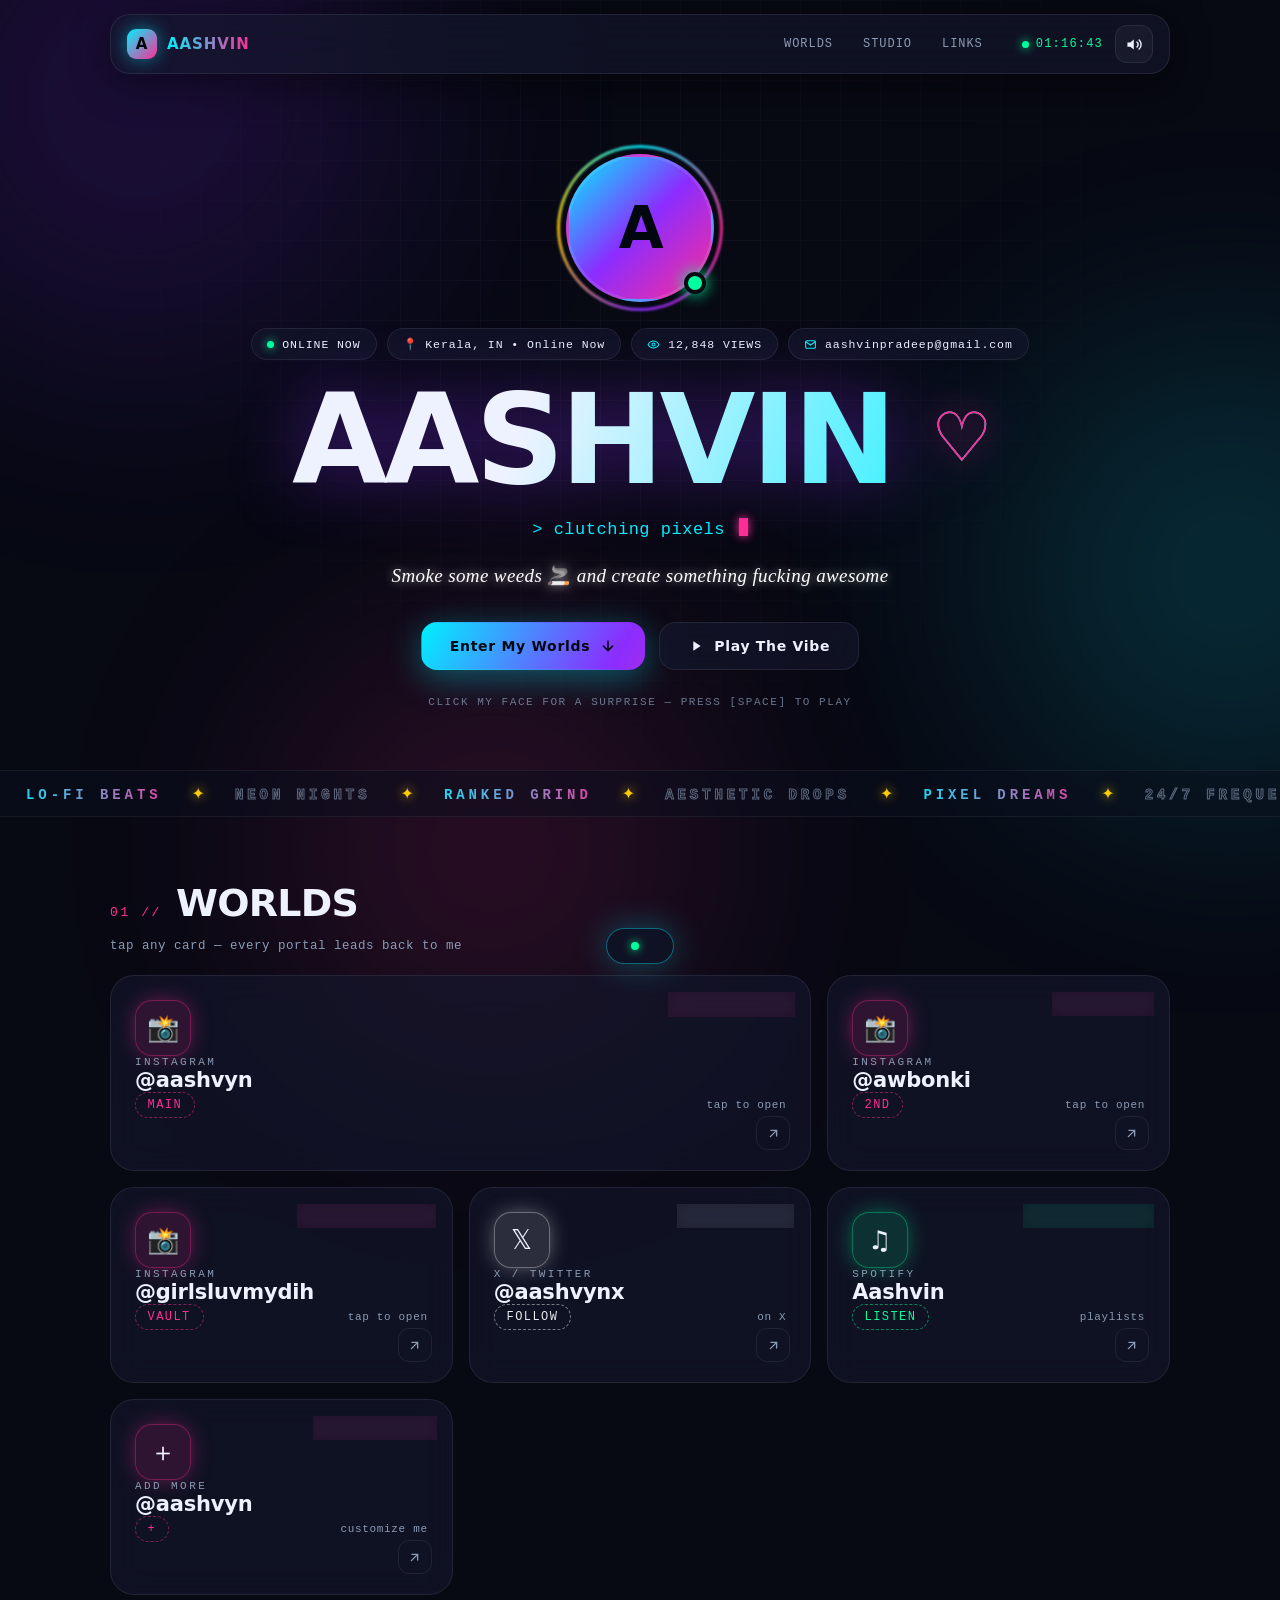
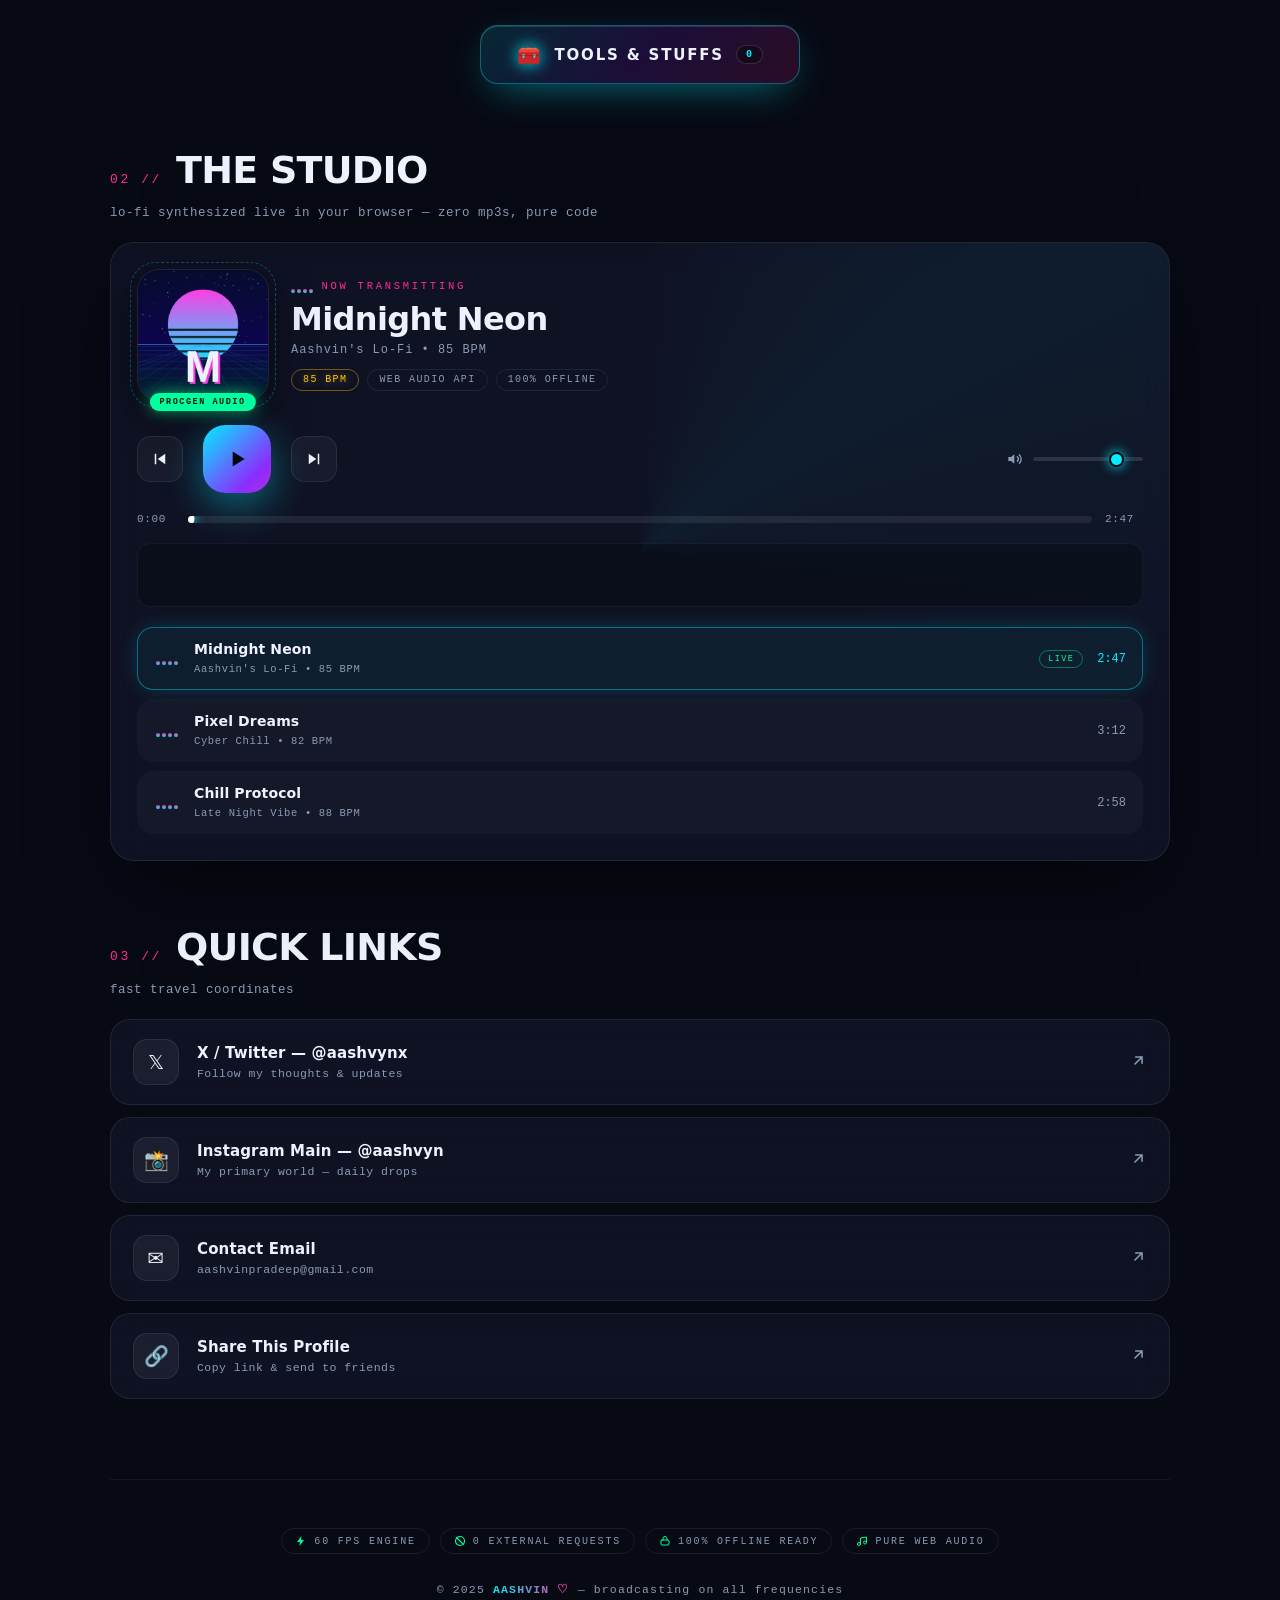
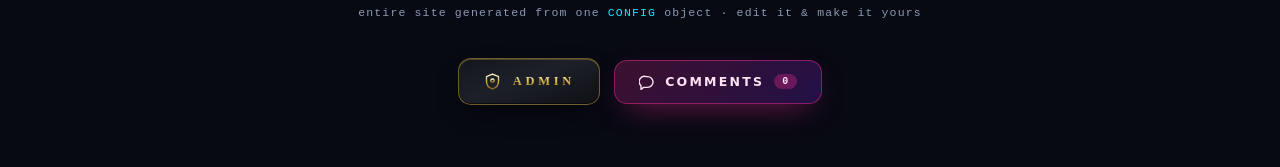
==== index.html @ b2387eb2 "Add files via upload" ====
<!DOCTYPE html>
<html lang="en">
<head>
<meta charset="UTF-8">
<meta name="viewport" content="width=device-width, initial-scale=1.0, viewport-fit=cover">
<meta name="theme-color" content="#070913">
<title>AASHVIN ♡ — Personal Frequency</title>
<link rel="icon" href="data:image/svg+xml,%3Csvg xmlns='http://www.w3.org/2000/svg' viewBox='0 0 64 64'%3E%3Cdefs%3E%3ClinearGradient id='g' x1='0' y1='0' x2='1' y2='1'%3E%3Cstop offset='0' stop-color='%2300f0ff'/%3E%3Cstop offset='1' stop-color='%23ff2d95'/%3E%3C/linearGradient%3E%3C/defs%3E%3Crect width='64' height='64' rx='16' fill='%230b0f1e'/%3E%3Ctext x='32' y='44' font-size='36' font-family='Arial Black' font-weight='900' text-anchor='middle' fill='url(%23g)'%3EA%3C/text%3E%3C/svg%3E">
<style>
/* ============ DESIGN TOKENS ============ */
:root{
  --bg:#070913; --bg2:#0b0f1e;
  --cyan:#00f0ff; --pink:#ff2d95; --purp:#8b2dff; --green:#00ff9d; --yellow:#ffcc00;
  --text:#eef2ff; --muted:#8b9bb4;
  --glass:rgba(20,24,45,.65); --stroke:rgba(255,255,255,.08);
  --font:"Segoe UI",system-ui,-apple-system,Roboto,"Helvetica Neue",Arial,sans-serif;
  --mono:ui-monospace,"Cascadia Code","SF Mono",Consolas,"Courier New",monospace;
  --r:24px;
}
*{margin:0;padding:0;box-sizing:border-box}
html{scroll-behavior:smooth}
body{background:var(--bg);color:var(--text);font-family:var(--font);overflow-x:hidden;-webkit-font-smoothing:antialiased;min-height:100vh}
::selection{background:var(--pink);color:#fff}
::-webkit-scrollbar{width:9px}
::-webkit-scrollbar-track{background:var(--bg)}
::-webkit-scrollbar-thumb{background:linear-gradient(var(--cyan),var(--pink));border-radius:9px}
button{font-family:inherit;cursor:pointer}
a{color:inherit;text-decoration:none}
.mono{font-family:var(--mono)}

/* ============ ATMOSPHERE LAYERS ============ */
#fx{position:fixed;inset:0;z-index:0;display:block}
.grid-overlay{position:fixed;inset:0;z-index:1;pointer-events:none;opacity:.06;
  background-image:linear-gradient(var(--muted) 1px,transparent 1px),linear-gradient(90deg,var(--muted) 1px,transparent 1px);
  background-size:40px 40px;
  -webkit-mask-image:radial-gradient(circle at 50% 28%,#000 0%,transparent 72%);
  mask-image:radial-gradient(circle at 50% 28%,#000 0%,transparent 72%);}
.glow{position:fixed;border-radius:50%;filter:blur(130px);z-index:1;pointer-events:none;opacity:.16;animation:drift 24s ease-in-out infinite alternate}
.glow-a{width:520px;height:520px;background:var(--purp);top:-160px;left:-120px}
.glow-b{width:460px;height:460px;background:var(--cyan);top:38%;right:-180px;animation-delay:-8s}
.glow-c{width:420px;height:420px;background:var(--pink);bottom:-160px;left:22%;animation-delay:-14s}
@keyframes drift{from{transform:translate(0,0) scale(1)}to{transform:translate(60px,40px) scale(1.15)}}
#cursorGlow{position:fixed;width:360px;height:360px;border-radius:50%;pointer-events:none;z-index:2;
  background:radial-gradient(circle,rgba(0,240,255,.13),rgba(139,45,255,.07) 45%,transparent 68%);
  mix-blend-mode:screen;transform:translate(-50%,-50%);opacity:0;transition:opacity .5s}
#scrollbar{position:fixed;top:0;left:0;height:2.5px;width:0%;z-index:99;background:linear-gradient(90deg,var(--cyan),var(--purp),var(--pink));box-shadow:0 0 12px var(--cyan)}

/* ============ NAV ============ */
nav{position:fixed;top:14px;left:50%;transform:translateX(-50%);z-index:50;display:flex;align-items:center;gap:18px;
  width:min(1060px,calc(100% - 28px));padding:10px 16px;border-radius:20px;
  background:var(--glass);border:1px solid var(--stroke);backdrop-filter:blur(16px);-webkit-backdrop-filter:blur(16px);
  box-shadow:0 10px 40px rgba(0,0,0,.45)}
.logo{display:flex;align-items:center;gap:10px;font-weight:900;letter-spacing:.06em;font-size:15px;user-select:none}
.logo-mark{width:30px;height:30px;border-radius:9px;display:grid;place-items:center;font-size:15px;color:#010409;
  background:linear-gradient(135deg,var(--cyan),var(--pink));box-shadow:0 0 18px rgba(0,240,255,.5);animation:logoPulse 3s ease-in-out infinite}
@keyframes logoPulse{0%,100%{box-shadow:0 0 14px rgba(0,240,255,.4)}50%{box-shadow:0 0 26px rgba(255,45,149,.6)}}
.logo span b{background:linear-gradient(90deg,var(--cyan),var(--pink));-webkit-background-clip:text;background-clip:text;-webkit-text-fill-color:transparent}
.nav-links{display:flex;gap:4px;margin-left:auto}
.nav-links a{font-family:var(--mono);font-size:12px;letter-spacing:.08em;color:var(--muted);padding:8px 13px;border-radius:12px;transition:.25s}
.nav-links a:hover{color:var(--text);background:rgba(255,255,255,.06);text-shadow:0 0 12px var(--cyan)}
.nav-right{display:flex;align-items:center;gap:12px;margin-left:8px}
#clock{font-family:var(--mono);font-size:12px;color:var(--green);letter-spacing:.1em;display:flex;align-items:center;gap:7px}
#clock i{width:7px;height:7px;border-radius:50%;background:var(--green);box-shadow:0 0 10px var(--green);animation:blink 1.6s infinite}
@keyframes blink{0%,100%{opacity:1}50%{opacity:.25}}
.icon-btn{width:38px;height:38px;border-radius:12px;border:1px solid var(--stroke);background:rgba(255,255,255,.04);color:var(--text);
  display:grid;place-items:center;transition:.25s}
.icon-btn:hover{border-color:var(--cyan);box-shadow:0 0 16px rgba(0,240,255,.35);transform:translateY(-2px)}
.icon-btn svg{width:17px;height:17px}

/* ============ LAYOUT ============ */
main{position:relative;z-index:3;width:min(1060px,calc(100% - 28px));margin:0 auto;padding:118px 0 40px}
section{scroll-margin-top:110px}
.section-head{display:flex;align-items:baseline;gap:14px;margin:64px 0 22px;flex-wrap:wrap}
.section-head h2{font-size:clamp(24px,4vw,38px);font-weight:900;letter-spacing:-.02em;text-transform:uppercase}
.section-head .idx{font-family:var(--mono);color:var(--pink);font-size:13px;letter-spacing:.2em}
.section-head p{width:100%;color:var(--muted);font-family:var(--mono);font-size:12.5px;letter-spacing:.04em}

/* ============ HERO ============ */
#hero{text-align:center;padding:36px 0 10px;position:relative}
.avatar-wrap{position:relative;width:148px;height:148px;margin:0 auto 26px;cursor:pointer}
.avatar-ring{position:absolute;inset:-9px;border-radius:50%;
  background:conic-gradient(from var(--ra,0deg),var(--cyan),var(--pink),var(--purp),var(--yellow),var(--cyan));
  animation:spin 5s linear infinite;filter:blur(1px);opacity:.9}
@property --ra{syntax:"<angle>";inherits:false;initial-value:0deg}
@keyframes spin{to{--ra:360deg}}
.avatar-ring::after{content:"";position:absolute;inset:3px;border-radius:50%;background:var(--bg)}
#avatar{position:absolute;inset:0;width:100%;height:100%;border-radius:50%;object-fit:cover;object-position:center top;cursor:pointer;
  border:3px solid rgba(255,255,255,.1);transition:transform .3s;z-index:2;filter:drop-shadow(0 0 22px rgba(0,240,255,.35));background:rgba(20,24,45,.65)}
#avFall{position:absolute;inset:0;border-radius:50%;display:none;place-items:center;z-index:2;cursor:pointer;
  font-weight:900;font-size:58px;color:#01060f;letter-spacing:-.04em;
  background:linear-gradient(135deg,var(--cyan),var(--purp),var(--pink));border:3px solid rgba(255,255,255,.1)}
#avatar:hover{transform:scale(1.06) rotate(-3deg)}
.status-dot{position:absolute;bottom:8px;right:8px;z-index:3;width:22px;height:22px;border-radius:50%;background:var(--green);
  border:4px solid var(--bg);box-shadow:0 0 16px var(--green);animation:blink 2s infinite}
.pills{display:flex;justify-content:center;gap:10px;flex-wrap:wrap;margin-bottom:22px}
.pill{display:inline-flex;align-items:center;gap:8px;padding:8px 15px;border-radius:999px;font-family:var(--mono);font-size:11.5px;
  letter-spacing:.08em;color:var(--text);background:var(--glass);border:1px solid var(--stroke);backdrop-filter:blur(16px);-webkit-backdrop-filter:blur(16px);transition:.25s;user-select:none}
.pill:hover{transform:translateY(-2px);border-color:rgba(0,240,255,.4)}
.pill .dot{width:7px;height:7px;border-radius:50%;background:var(--green);box-shadow:0 0 10px var(--green);animation:blink 1.4s infinite}
.pill.clickable{cursor:pointer}
.pill svg{width:13px;height:13px;color:var(--cyan)}
h1.name{font-size:clamp(56px,13vw,124px);font-weight:900;line-height:.95;letter-spacing:-.035em;text-transform:uppercase;
  background:linear-gradient(110deg,var(--text) 18%,var(--cyan) 42%,var(--purp) 58%,var(--pink) 78%);
  background-size:220% auto;-webkit-background-clip:text;background-clip:text;-webkit-text-fill-color:transparent;
  animation:shine 6s linear infinite;filter:drop-shadow(0 0 34px rgba(139,45,255,.45))}
h1.name .heart{-webkit-text-fill-color:var(--pink);font-size:.55em;vertical-align:.32em;text-shadow:0 0 30px var(--pink);-webkit-text-fill-color:var(--pink);filter:none}
@keyframes shine{to{background-position:220% center}}
.typeline{font-family:var(--mono);font-size:clamp(13px,2.4vw,17px);color:var(--cyan);margin:18px 0 8px;min-height:24px;letter-spacing:.03em}
.typeline .caret{display:inline-block;width:9px;height:1.1em;background:var(--pink);vertical-align:-.15em;margin-left:3px;animation:blink 1s steps(1) infinite;box-shadow:0 0 10px var(--pink)}
.bio{max-width:640px;margin:18px auto 0;color:#fff;font-size:19px;line-height:1.7;
  font-family:"Segoe Script","Brush Script MT","Apple Chancery","Comic Sans MS",cursive;font-style:italic;letter-spacing:.02em;
  text-shadow:0 0 10px rgba(255,255,255,.55),0 0 28px rgba(255,255,255,.32),0 0 60px rgba(255,255,255,.18)}
.actions{display:flex;justify-content:center;gap:14px;flex-wrap:wrap;margin-top:30px}
.btn{position:relative;display:inline-flex;align-items:center;gap:10px;padding:15px 28px;border-radius:16px;font-weight:800;font-size:14px;
  letter-spacing:.05em;border:1px solid transparent;transition:transform .25s,box-shadow .25s;overflow:hidden}
.btn-primary{color:#04070f;background:linear-gradient(120deg,var(--cyan),var(--purp),var(--pink));background-size:180% auto;animation:shine 5s linear infinite;
  box-shadow:0 8px 34px rgba(0,240,255,.35)}
.btn-primary:hover{transform:translateY(-3px) scale(1.02);box-shadow:0 14px 44px rgba(255,45,149,.45)}
.btn-ghost{color:var(--text);background:var(--glass);border-color:var(--stroke);backdrop-filter:blur(16px);-webkit-backdrop-filter:blur(16px)}
.btn-ghost:hover{transform:translateY(-3px);border-color:rgba(0,255,157,.5);box-shadow:0 10px 30px rgba(0,255,157,.18)}
.btn svg{width:16px;height:16px}
.hint{margin-top:26px;font-family:var(--mono);font-size:11px;color:var(--muted);letter-spacing:.14em;opacity:.75}

/* ============ MARQUEE ============ */
.marquee{margin:52px calc(50% - 50vw) 0;padding:13px 0;border-top:1px solid rgba(255,255,255,.06);border-bottom:1px solid rgba(255,255,255,.06);
  overflow:hidden;white-space:nowrap;position:relative;z-index:3;background:rgba(11,15,30,.5)}
.marquee-track{display:inline-block;animation:scroll 28s linear infinite}
.marquee:hover .marquee-track{animation-play-state:paused}
@keyframes scroll{to{transform:translateX(-50%)}}
.mq{font-family:var(--mono);font-weight:700;font-size:14px;letter-spacing:.28em;text-transform:uppercase;padding:0 26px;
  background:linear-gradient(90deg,var(--cyan),var(--pink));-webkit-background-clip:text;background-clip:text;-webkit-text-fill-color:transparent}
.mq.hollow{-webkit-text-fill-color:transparent;-webkit-text-stroke:1px rgba(139,155,180,.65);background:none}
.star{color:var(--yellow);padding:0 4px;text-shadow:0 0 12px var(--yellow)}

/* ============ BENTO / CARDS ============ */
.grid-social{display:grid;grid-template-columns:repeat(auto-fill,minmax(288px,1fr));gap:16px}
.card{position:relative;border-radius:var(--r);padding:24px;background:var(--glass);border:1px solid var(--stroke);
  backdrop-filter:blur(16px);-webkit-backdrop-filter:blur(16px);overflow:hidden;display:flex;flex-direction:column;gap:12px;min-height:196px;
  transition:transform .35s cubic-bezier(.2,.8,.2,1),box-shadow .35s,border-color .35s;cursor:pointer;transform-style:preserve-3d;--accent:var(--cyan)}
.card:hover{transform:translateY(-4px) scale(1.01);border-color:color-mix(in srgb,var(--accent) 45%,transparent);
  box-shadow:0 24px 60px -22px color-mix(in srgb,var(--accent) 45%,transparent)}
.card::before{content:"";position:absolute;inset:0;border-radius:inherit;opacity:0;transition:opacity .35s;pointer-events:none;
  background:radial-gradient(420px circle at var(--mx,50%) var(--my,50%),color-mix(in srgb,var(--accent) 16%,transparent),transparent 42%)}
.card:hover::before{opacity:1}
.card.feature{grid-column:span 2}
.card .badge{position:absolute;top:16px;right:16px;font-family:var(--mono);font-size:9.5px;letter-spacing:.16em;color:var(--accent);
  border:1px solid color-mix(in srgb,var(--accent) 45%,transparent);padding:5px 10px;border-radius:999px;
  background:color-mix(in srgb,var(--accent) 9%,transparent);backdrop-filter:blur(6px)}
.card .icon-tile{width:56px;height:56px;border-radius:17px;display:grid;place-items:center;font-size:26px;
  background:color-mix(in srgb,var(--accent) 13%,transparent);border:1px solid color-mix(in srgb,var(--accent) 35%,transparent);
  box-shadow:0 0 24px -6px color-mix(in srgb,var(--accent) 65%,transparent)}
.card .label{font-family:var(--mono);font-size:11px;letter-spacing:.22em;color:var(--muted);text-transform:uppercase;margin-top:auto}
.card .handle{font-size:21px;font-weight:800;letter-spacing:-.01em}
.card .foot{display:flex;align-items:center;justify-content:space-between;gap:10px}
.card .count{font-family:var(--mono);font-size:12px;letter-spacing:.12em;color:var(--accent);border:1px dashed color-mix(in srgb,var(--accent) 50%,transparent);
  padding:5px 12px;border-radius:999px}
.card .sub{font-family:var(--mono);font-size:11px;color:var(--muted);letter-spacing:.06em}
.card .go{position:absolute;bottom:20px;right:20px;width:34px;height:34px;border-radius:11px;display:grid;place-items:center;
  border:1px solid var(--stroke);color:var(--muted);transition:.3s}
.card:hover .go{color:#fff;background:var(--accent);border-color:transparent;box-shadow:0 0 18px var(--accent);transform:rotate(45deg)}
.card .go svg{width:15px;height:15px}
a.card{display:block}

/* ============ PLAYER ============ */
.player{border-radius:var(--r);background:var(--glass);border:1px solid var(--stroke);backdrop-filter:blur(16px);-webkit-backdrop-filter:blur(16px);
  padding:26px;position:relative;overflow:hidden;box-shadow:0 30px 80px -30px rgba(0,0,0,.7)}
.player::after{content:"";position:absolute;inset:-40%;background:conic-gradient(from 0deg,transparent,rgba(0,240,255,.05),transparent 30%);animation:spin 9s linear infinite;pointer-events:none}
.player>*{position:relative;z-index:2}
.p-top{display:flex;gap:22px;align-items:center;flex-wrap:wrap}
.cover-wrap{position:relative;width:132px;height:132px;flex:none}
#cover{width:100%;height:100%;border-radius:22px;border:1px solid var(--stroke);box-shadow:0 14px 40px rgba(0,0,0,.5)}
.cover-halo{position:absolute;inset:-7px;border-radius:26px;border:1.5px dashed rgba(0,240,255,.4);animation:spin2 14s linear infinite;opacity:.7}
@keyframes spin2{to{transform:rotate(360deg)}}
.cover-badge{position:absolute;bottom:-10px;left:50%;transform:translateX(-50%);font-family:var(--mono);font-size:8.5px;letter-spacing:.18em;
  background:var(--green);color:#04140c;padding:4px 10px;border-radius:999px;font-weight:700;box-shadow:0 0 16px rgba(0,255,157,.6);white-space:nowrap}
.np-meta{flex:1;min-width:230px}
.np-kicker{font-family:var(--mono);font-size:10.5px;letter-spacing:.26em;color:var(--pink);display:flex;align-items:center;gap:9px;margin-bottom:9px}
.eq{display:inline-flex;align-items:flex-end;gap:2.5px;height:13px}
.eq i{width:3.5px;background:linear-gradient(var(--pink),var(--cyan));border-radius:2px;height:30%;animation:eqB .9s ease-in-out infinite;animation-play-state:paused}
.eq i:nth-child(2){animation-delay:.18s}.eq i:nth-child(3){animation-delay:.36s}.eq i:nth-child(4){animation-delay:.1s}
.playing .eq i{animation-play-state:running}
@keyframes eqB{0%,100%{height:22%}50%{height:100%}}
#npTitle{font-size:clamp(22px,4vw,32px);font-weight:900;letter-spacing:-.02em;line-height:1.1}
#npArtist{color:var(--muted);font-family:var(--mono);font-size:12px;letter-spacing:.08em;margin-top:6px}
.np-chips{display:flex;gap:8px;margin-top:12px;flex-wrap:wrap}
.chip{font-family:var(--mono);font-size:10px;letter-spacing:.14em;padding:4.5px 11px;border-radius:999px;border:1px solid var(--stroke);color:var(--muted)}
.chip.hot{color:var(--yellow);border-color:rgba(255,204,0,.4);text-shadow:0 0 10px rgba(255,204,0,.5)}
.p-controls{display:flex;align-items:center;gap:16px;margin-top:24px;flex-wrap:wrap}
.ctl{width:46px;height:46px;border-radius:14px;border:1px solid var(--stroke);background:rgba(255,255,255,.04);color:var(--text);
  display:grid;place-items:center;transition:.25s}
.ctl:hover{border-color:var(--cyan);box-shadow:0 0 16px rgba(0,240,255,.3);transform:translateY(-2px)}
.ctl svg{width:18px;height:18px}
#playBtn{width:68px;height:68px;border-radius:22px;border:none;color:#04070f;margin:0 4px;
  background:linear-gradient(135deg,var(--cyan),var(--purp),var(--pink));background-size:200% auto;animation:shine 5s linear infinite;
  display:grid;place-items:center;box-shadow:0 12px 38px rgba(0,240,255,.4);transition:transform .25s,box-shadow .25s}
#playBtn:hover{transform:scale(1.07);box-shadow:0 16px 48px rgba(255,45,149,.5)}
#playBtn svg{width:26px;height:26px}
.vol{display:flex;align-items:center;gap:10px;margin-left:auto;color:var(--muted)}
.vol svg{width:16px;height:16px}
input[type=range]{-webkit-appearance:none;appearance:none;width:110px;height:4px;border-radius:4px;background:rgba(255,255,255,.12);outline:none}
input[type=range]::-webkit-slider-thumb{-webkit-appearance:none;width:15px;height:15px;border-radius:50%;background:var(--cyan);
  box-shadow:0 0 12px var(--cyan);cursor:pointer;border:2px solid #04070f}
input[type=range]::-moz-range-thumb{width:13px;height:13px;border-radius:50%;background:var(--cyan);box-shadow:0 0 12px var(--cyan);cursor:pointer;border:2px solid #04070f}
.progress{display:flex;align-items:center;gap:13px;margin-top:20px}
.pbar{flex:1;height:7px;border-radius:7px;background:rgba(255,255,255,.08);cursor:pointer;position:relative;overflow:hidden}
.pbar .fill{position:absolute;inset:0;width:0%;border-radius:7px;background:linear-gradient(90deg,var(--purp),var(--cyan),var(--pink));
  box-shadow:0 0 14px rgba(0,240,255,.6);transition:width .3s linear}
.pbar .knob{position:absolute;top:50%;left:0%;width:13px;height:13px;border-radius:50%;background:#fff;transform:translate(-50%,-50%);
  box-shadow:0 0 12px var(--cyan);transition:left .3s linear}
.ptime{font-family:var(--mono);font-size:11px;color:var(--muted);min-width:38px;letter-spacing:.06em}
#viz{display:block;width:100%;height:64px;margin-top:18px;border-radius:14px;background:rgba(0,0,0,.25);border:1px solid rgba(255,255,255,.05)}
.tracklist{margin-top:20px;display:flex;flex-direction:column;gap:9px}
.track{display:flex;align-items:center;gap:14px;padding:13px 16px;border-radius:16px;border:1px solid transparent;cursor:pointer;transition:.25s;background:rgba(255,255,255,.025)}
.track:hover{background:rgba(255,255,255,.05);border-color:var(--stroke);transform:translateX(4px)}
.track.active{border-color:rgba(0,240,255,.4);background:rgba(0,240,255,.05);box-shadow:0 0 24px -8px rgba(0,240,255,.4)}
.track .teq{width:26px;display:flex;justify-content:center}
.track .tinfo{flex:1;min-width:0}
.track .tinfo b{font-size:14px;display:block;letter-spacing:.01em}
.track .tinfo span{font-family:var(--mono);font-size:10.5px;color:var(--muted);letter-spacing:.06em}
.track .tdur{font-family:var(--mono);font-size:12px;color:var(--muted)}
.track.active .tdur{color:var(--cyan)}
.live-tag{font-family:var(--mono);font-size:8.5px;letter-spacing:.16em;color:var(--green);border:1px solid rgba(0,255,157,.4);
  padding:3px 8px;border-radius:999px;opacity:0;transition:.3s}
.track.active .live-tag{opacity:1}

/* ============ QUICK LINKS ============ */
.linklist{display:flex;flex-direction:column;gap:12px}
.link-row{display:flex;align-items:center;gap:18px;padding:19px 22px;border-radius:20px;background:var(--glass);
  border:1px solid var(--stroke);backdrop-filter:blur(16px);-webkit-backdrop-filter:blur(16px);transition:.3s;cursor:pointer;position:relative;overflow:hidden}
.link-row:hover{transform:translateY(-3px);border-color:rgba(0,240,255,.35);box-shadow:0 16px 44px -18px rgba(0,240,255,.4)}
.link-row .li{width:46px;height:46px;flex:none;border-radius:14px;display:grid;place-items:center;font-size:20px;
  background:rgba(255,255,255,.05);border:1px solid var(--stroke)}
.link-row .lt{flex:1;min-width:0}
.link-row .lt b{font-size:15px;display:block;letter-spacing:.01em}
.link-row .lt span{font-family:var(--mono);font-size:11.5px;color:var(--muted);letter-spacing:.04em}
.link-row .la{color:var(--muted);transition:.3s;flex:none}
.link-row:hover .la{color:var(--cyan);transform:translate(3px,-3px)}
.link-row .la svg{width:17px;height:17px}

/* ============ FOOTER / TOAST / MISC ============ */
footer{margin-top:80px;padding-top:30px;border-top:1px solid rgba(255,255,255,.06);text-align:center;position:relative;z-index:3}
footer .badges{display:flex;justify-content:center;gap:10px;flex-wrap:wrap;margin:18px 0 24px}
.fb{font-family:var(--mono);font-size:10px;letter-spacing:.18em;color:var(--muted);border:1px solid var(--stroke);padding:6px 13px;border-radius:999px;display:inline-flex;gap:7px;align-items:center}
.fb svg{width:12px;height:12px;color:var(--green)}
footer p{color:var(--muted);font-family:var(--mono);font-size:11.5px;letter-spacing:.1em;line-height:2}
footer p b{background:linear-gradient(90deg,var(--cyan),var(--pink));-webkit-background-clip:text;background-clip:text;-webkit-text-fill-color:transparent}
#toast{position:fixed;bottom:26px;left:50%;transform:translate(-50%,90px);z-index:100;padding:13px 24px;border-radius:999px;
  background:rgba(15,20,38,.85);border:1px solid rgba(0,240,255,.4);backdrop-filter:blur(16px);-webkit-backdrop-filter:blur(16px);
  font-family:var(--mono);font-size:12px;letter-spacing:.08em;color:var(--text);box-shadow:0 0 34px rgba(0,240,255,.3);
  transition:transform .45s cubic-bezier(.2,.9,.3,1.3);display:flex;align-items:center;gap:10px;pointer-events:none;max-width:calc(100vw - 30px);white-space:nowrap;overflow:hidden;text-overflow:ellipsis}
#toast.show{transform:translate(-50%,0)}
#toast .tdot{width:8px;height:8px;border-radius:50%;background:var(--green);box-shadow:0 0 10px var(--green);flex:none}
.reveal{opacity:0;transform:translateY(28px);transition:opacity .7s ease,transform .7s cubic-bezier(.2,.8,.2,1)}
.reveal.in{opacity:1;transform:none}
.spark{position:fixed;z-index:90;pointer-events:none;font-weight:900}

/* ============ TOOLS & STUFFS BUTTON ROW ============ */
.tools-row{display:flex;justify-content:center;gap:14px;flex-wrap:wrap;margin-top:30px}
.btn-tools{position:relative;display:inline-flex;align-items:center;gap:12px;padding:17px 36px;border-radius:18px;border:1px solid rgba(0,240,255,.35);
  font-weight:900;font-size:15px;letter-spacing:.12em;text-transform:uppercase;color:var(--text);overflow:hidden;
  background:linear-gradient(135deg,rgba(0,240,255,.14),rgba(139,45,255,.16),rgba(255,45,149,.14));
  backdrop-filter:blur(16px);-webkit-backdrop-filter:blur(16px);
  box-shadow:0 12px 40px -14px rgba(0,240,255,.55),inset 0 1px 0 rgba(255,255,255,.12);transition:transform .28s,box-shadow .28s,border-color .28s}
.btn-tools:hover{transform:translateY(-4px) scale(1.02);border-color:var(--cyan);box-shadow:0 20px 54px -14px rgba(255,45,149,.6),inset 0 1px 0 rgba(255,255,255,.2)}
.btn-tools::after{content:"";position:absolute;top:0;left:-120%;width:60%;height:100%;transform:skewX(-22deg);
  background:linear-gradient(90deg,transparent,rgba(255,255,255,.22),transparent);animation:sweep 4.2s ease-in-out infinite}
@keyframes sweep{0%{left:-120%}55%,100%{left:170%}}
.btn-tools .tico{font-size:19px;filter:drop-shadow(0 0 8px var(--cyan))}
.btn-tools .cnt{font-family:var(--mono);font-size:10px;letter-spacing:.14em;padding:3px 9px;border-radius:999px;
  background:rgba(0,0,0,.35);border:1px solid rgba(255,255,255,.14);color:var(--cyan)}
#uploadBtn{display:none;align-items:center;gap:10px;padding:17px 28px;border-radius:18px;font-weight:900;font-size:14px;letter-spacing:.1em;
  text-transform:uppercase;color:#00140a;border:none;background:linear-gradient(135deg,#00ff9d,#00f0ff);
  box-shadow:0 12px 38px -12px rgba(0,255,157,.7);transition:transform .25s}
#uploadBtn:hover{transform:translateY(-4px) scale(1.02)}
#uploadBtn svg{width:17px;height:17px}
body.admin #uploadBtn{display:inline-flex}

/* ============ FOOTER ADMIN / COMMENTS BAR ============ */
.foot-bar{display:flex;justify-content:center;align-items:center;gap:14px;flex-wrap:wrap;margin:34px 0 22px}
/* — expensive / professional admin button — */
.btn-admin{position:relative;display:inline-flex;align-items:center;gap:11px;padding:13px 24px;border-radius:13px;overflow:hidden;
  font-family:"Georgia","Times New Roman",serif;font-size:12.5px;font-weight:700;letter-spacing:.3em;text-transform:uppercase;
  color:#f3e3b8;background:linear-gradient(160deg,#14161d 0%,#1d2029 45%,#0e1014 100%);
  border:1px solid rgba(212,175,55,.45);
  box-shadow:0 10px 32px -14px rgba(0,0,0,.9),inset 0 1px 0 rgba(212,175,55,.28),inset 0 -1px 0 rgba(0,0,0,.6);
  transition:transform .3s,box-shadow .3s,border-color .3s}
.btn-admin:hover{transform:translateY(-3px);border-color:rgba(212,175,55,.95);
  box-shadow:0 16px 44px -14px rgba(212,175,55,.5),inset 0 1px 0 rgba(255,236,178,.4)}
.btn-admin::after{content:"";position:absolute;top:0;left:-140%;width:55%;height:100%;transform:skewX(-20deg);
  background:linear-gradient(90deg,transparent,rgba(255,232,170,.22),transparent);animation:sweep 6s ease-in-out infinite}
.btn-admin .crest{width:19px;height:19px;flex:none}
.btn-admin .crest path,.btn-admin .crest circle,.btn-admin .crest rect{stroke:url(#goldGrad)}
.btn-admin b{background:linear-gradient(180deg,#fdf3d0,#d4af37 55%,#8a6a1a);-webkit-background-clip:text;background-clip:text;-webkit-text-fill-color:transparent;font-weight:700}
.btn-comments{display:inline-flex;align-items:center;gap:10px;padding:13px 24px;border-radius:13px;font-weight:800;font-size:12.5px;
  letter-spacing:.18em;text-transform:uppercase;color:#ffe3f4;border:1px solid rgba(255,45,149,.45);
  background:linear-gradient(135deg,rgba(255,45,149,.22),rgba(139,45,255,.22));
  backdrop-filter:blur(14px);-webkit-backdrop-filter:blur(14px);
  box-shadow:0 10px 32px -14px rgba(255,45,149,.75);transition:transform .3s,box-shadow .3s}
.btn-comments:hover{transform:translateY(-3px);box-shadow:0 16px 44px -14px rgba(255,45,149,.9)}
.btn-comments svg{width:16px;height:16px}
.btn-comments .cnt{font-family:var(--mono);font-size:10px;letter-spacing:.1em;padding:2px 8px;border-radius:999px;background:rgba(255,45,149,.3)}

/* ============ MATRIX / ADMIN THEME ============ */
#matrix{position:fixed;inset:0;z-index:1;opacity:0;pointer-events:none;transition:opacity 1s ease}
body.admin #matrix{opacity:.55}
body.admin{--cyan:#00ff41;--pink:#12e06a;--purp:#0b8f3c;--green:#00ff41;--yellow:#9dff6a;
  --text:#ccffd8;--muted:#4f9f6c;--bg:#000600;--bg2:#001405;
  --glass:rgba(0,22,8,.62);--stroke:rgba(0,255,65,.2);font-family:var(--mono)}
body.admin h1.name,body.admin .section-head h2,body.admin .logo{font-family:var(--mono)}
body.admin::after{content:"";position:fixed;inset:0;z-index:6;pointer-events:none;
  background:repeating-linear-gradient(0deg,rgba(0,255,65,.055) 0 1px,transparent 1px 3px)}
body.admin .card,body.admin .player,body.admin .link-row,body.admin nav,body.admin .pill{box-shadow:0 0 34px -18px rgba(0,255,65,.6)}
/* admin button state in footer */
body.admin .btn-admin{background:linear-gradient(160deg,#0a1a0d,#0d1f10);border-color:rgba(0,255,65,.6);
  box-shadow:0 10px 32px -14px rgba(0,255,65,.7),inset 0 1px 0 rgba(0,255,65,.25)}
body.admin .btn-admin b{background:linear-gradient(180deg,#b0ffbb,#00ff41 55%,#007a22);-webkit-background-clip:text;background-clip:text;-webkit-text-fill-color:transparent}
body.admin .btn-admin .crest path,body.admin .btn-admin .crest circle{stroke:#00ff41}

/* ============ MODAL SYSTEM ============ */
.modal{position:fixed;inset:0;z-index:120;display:none;place-items:center;padding:18px;
  background:rgba(2,4,10,.74);backdrop-filter:blur(12px);-webkit-backdrop-filter:blur(12px)}
.modal.open{display:grid;animation:fadeIn .3s ease}
@keyframes fadeIn{from{opacity:0}to{opacity:1}}
.sheet{width:100%;max-height:88vh;overflow:auto;border-radius:26px;position:relative;
  background:var(--glass);border:1px solid var(--stroke);backdrop-filter:blur(20px);-webkit-backdrop-filter:blur(20px);
  box-shadow:0 40px 110px -30px rgba(0,0,0,.92);animation:pop .42s cubic-bezier(.2,.9,.3,1.25)}
@keyframes pop{from{opacity:0;transform:translateY(26px) scale(.96)}to{opacity:1;transform:none}}
.sheet-head{position:sticky;top:0;z-index:3;display:flex;align-items:center;gap:14px;padding:22px 26px;
  border-bottom:1px solid var(--stroke);background:inherit;backdrop-filter:blur(20px);-webkit-backdrop-filter:blur(20px)}
.sheet-head h3{font-size:19px;font-weight:900;letter-spacing:.04em;text-transform:uppercase}
.sheet-head .sub{font-family:var(--mono);font-size:10.5px;color:var(--muted);letter-spacing:.14em;margin-top:4px}
.x-btn{margin-left:auto;width:40px;height:40px;flex:none;border-radius:13px;display:grid;place-items:center;font-size:18px;
  color:var(--text);background:rgba(255,255,255,.06);border:1px solid var(--stroke);transition:.25s}
.x-btn:hover{background:#ff2d95;border-color:transparent;color:#fff;transform:rotate(90deg);box-shadow:0 0 22px rgba(255,45,149,.6)}
.x-btn svg{width:16px;height:16px}
.sheet-body{padding:24px 26px 30px}

/* ---- tools / files ---- */
#mTools .sheet{max-width:1000px}
.files-grid{display:grid;grid-template-columns:repeat(auto-fill,minmax(230px,1fr));gap:15px}
.file-card{border-radius:19px;padding:17px;background:rgba(255,255,255,.035);border:1px solid var(--stroke);
  display:flex;flex-direction:column;gap:11px;transition:.28s;position:relative;overflow:hidden}
.file-card:hover{transform:translateY(-4px);border-color:rgba(0,240,255,.4);box-shadow:0 18px 44px -20px rgba(0,240,255,.55)}
.file-thumb{height:118px;border-radius:14px;display:grid;place-items:center;font-size:40px;overflow:hidden;
  background:linear-gradient(140deg,rgba(0,240,255,.1),rgba(139,45,255,.12));border:1px solid rgba(255,255,255,.06)}
.file-thumb img,.file-thumb video{width:100%;height:100%;object-fit:cover}
.file-name{font-size:13.5px;font-weight:700;line-height:1.35;word-break:break-word;display:-webkit-box;-webkit-line-clamp:2;-webkit-box-orient:vertical;overflow:hidden}
.file-meta{font-family:var(--mono);font-size:10px;color:var(--muted);letter-spacing:.08em;display:flex;gap:8px;flex-wrap:wrap}
.file-acts{display:flex;gap:8px;margin-top:auto}
.dl-btn{flex:1;display:inline-flex;align-items:center;justify-content:center;gap:8px;padding:10px;border-radius:12px;font-size:12px;
  font-weight:800;letter-spacing:.08em;color:#04070f;border:none;background:linear-gradient(120deg,var(--cyan),var(--purp));transition:.25s}
.dl-btn:hover{filter:brightness(1.15);transform:translateY(-2px);box-shadow:0 10px 26px -10px var(--cyan)}
.dl-btn svg{width:14px;height:14px}
.del-btn{width:40px;flex:none;border-radius:12px;display:none;place-items:center;color:#ff5a7a;
  background:rgba(255,45,90,.12);border:1px solid rgba(255,45,90,.4);transition:.25s}
.del-btn:hover{background:#ff2d5a;color:#fff}
.del-btn svg{width:14px;height:14px}
body.admin .del-btn{display:grid}
.empty{text-align:center;padding:52px 18px;color:var(--muted);font-family:var(--mono);font-size:12.5px;letter-spacing:.1em;line-height:2.1}
.empty .big{font-size:50px;display:block;margin-bottom:14px;opacity:.7}
.drop-zone{margin-bottom:20px;padding:26px;border-radius:19px;border:2px dashed rgba(0,255,157,.45);text-align:center;
  background:rgba(0,255,157,.05);cursor:pointer;transition:.25s;display:none}
body.admin .drop-zone{display:block}
.drop-zone:hover,.drop-zone.over{background:rgba(0,255,157,.12);border-color:#00ff9d}
.drop-zone b{display:block;font-size:14px;letter-spacing:.08em;margin-bottom:6px}
.drop-zone span{font-family:var(--mono);font-size:11px;color:var(--muted);letter-spacing:.08em}

/* ---- admin login ---- */
#mAdmin .sheet{max-width:440px;background:linear-gradient(165deg,rgba(18,20,27,.94),rgba(8,9,13,.96));border-color:rgba(212,175,55,.32)}
.lock-icon{width:62px;height:62px;margin:4px auto 16px;border-radius:19px;display:grid;place-items:center;
  background:linear-gradient(160deg,#1d2029,#0e1014);border:1px solid rgba(212,175,55,.5);box-shadow:inset 0 1px 0 rgba(212,175,55,.3)}
.lock-icon svg{width:27px;height:27px}
#mAdmin h3{font-family:"Georgia",serif;letter-spacing:.2em;text-align:center;width:100%}
.field{margin-bottom:14px}
.field label{display:block;font-family:var(--mono);font-size:10px;letter-spacing:.22em;color:#a9925e;margin-bottom:8px;text-transform:uppercase}
.field input{width:100%;padding:14px 16px;border-radius:13px;font-family:var(--mono);font-size:14px;color:#f3e3b8;
  background:rgba(0,0,0,.4);border:1px solid rgba(212,175,55,.25);outline:none;transition:.25s;letter-spacing:.06em}
.field input:focus{border-color:rgba(212,175,55,.8);box-shadow:0 0 0 3px rgba(212,175,55,.12)}
.gold-btn{width:100%;padding:15px;border-radius:13px;font-family:"Georgia",serif;font-size:13px;font-weight:700;letter-spacing:.24em;
  text-transform:uppercase;color:#1a1408;border:none;cursor:pointer;
  background:linear-gradient(180deg,#f7e39c,#d4af37 55%,#a67c17);box-shadow:0 12px 32px -12px rgba(212,175,55,.8);transition:.25s}
.gold-btn:hover{transform:translateY(-2px);filter:brightness(1.08)}
.err{color:#ff5a7a;font-family:var(--mono);font-size:11px;letter-spacing:.1em;text-align:center;margin-top:12px;min-height:16px}
.shake{animation:shake .4s}
@keyframes shake{0%,100%{transform:translateX(0)}20%{transform:translateX(-9px)}40%{transform:translateX(9px)}60%{transform:translateX(-5px)}80%{transform:translateX(5px)}}

/* ---- comments: pink dreamy ---- */
#mComments .sheet{max-width:640px;
  background:linear-gradient(165deg,rgba(60,14,48,.92),rgba(38,12,58,.94) 60%,rgba(20,8,34,.95));
  border:1px solid rgba(255,140,205,.32);box-shadow:0 40px 120px -30px rgba(255,45,149,.55),inset 0 1px 0 rgba(255,255,255,.12)}
#mComments .sheet::before{content:"";position:absolute;inset:0;border-radius:26px;pointer-events:none;
  background:radial-gradient(520px circle at 15% 0%,rgba(255,140,205,.22),transparent 55%),
             radial-gradient(420px circle at 100% 100%,rgba(160,110,255,.2),transparent 55%)}
#mComments .sheet-head{border-bottom-color:rgba(255,140,205,.22);background:transparent}
#mComments .sheet-head h3{font-family:"Segoe Script","Brush Script MT","Apple Chancery",cursive;font-style:italic;
  font-size:25px;letter-spacing:.02em;text-transform:none;color:#fff;
  text-shadow:0 0 16px rgba(255,150,210,.85),0 0 42px rgba(255,45,149,.5)}
#mComments .x-btn{background:rgba(255,255,255,.1);border-color:rgba(255,160,215,.32);color:#ffe3f4}
.dreamy-hearts{position:absolute;inset:0;overflow:hidden;pointer-events:none;border-radius:26px}
.dreamy-hearts i{position:absolute;bottom:-24px;font-size:14px;font-style:normal;color:rgba(255,170,220,.5);
  animation:floatUp linear infinite;text-shadow:0 0 12px rgba(255,140,205,.8)}
@keyframes floatUp{to{transform:translateY(-560px) rotate(200deg);opacity:0}}
.name-gate{position:relative;z-index:2;text-align:center;padding:16px 6px 8px}
.name-gate .bigheart{font-size:46px;display:block;margin-bottom:10px;filter:drop-shadow(0 0 20px rgba(255,120,190,.9));animation:beat 1.8s ease-in-out infinite}
@keyframes beat{0%,100%{transform:scale(1)}45%{transform:scale(1.16)}}
.name-gate p{color:#ffd9ef;font-family:"Segoe Script","Brush Script MT",cursive;font-style:italic;font-size:19px;margin-bottom:20px;
  text-shadow:0 0 14px rgba(255,150,210,.6)}
.pink-input{width:100%;padding:15px 18px;border-radius:16px;font-size:15px;color:#fff;outline:none;
  background:rgba(255,255,255,.1);border:1px solid rgba(255,160,215,.4);transition:.25s}
.pink-input::placeholder{color:rgba(255,214,238,.55)}
.pink-input:focus{border-color:#ff8ecb;box-shadow:0 0 0 4px rgba(255,140,205,.18),0 0 26px rgba(255,45,149,.3)}
.pink-btn{padding:15px 26px;border-radius:16px;font-weight:800;font-size:13px;letter-spacing:.14em;text-transform:uppercase;color:#fff;border:none;
  background:linear-gradient(120deg,#ff5fb0,#ff2d95 50%,#a35bff);box-shadow:0 14px 36px -12px rgba(255,45,149,.9);transition:.25s;white-space:nowrap}
.pink-btn:hover{transform:translateY(-3px);filter:brightness(1.1)}
.c-list{position:relative;z-index:2;display:flex;flex-direction:column;gap:13px;max-height:44vh;overflow:auto;padding-right:6px;margin-bottom:18px}
.c-list::-webkit-scrollbar-thumb{background:linear-gradient(#ff8ecb,#a35bff)}
.c-item{padding:15px 17px;border-radius:19px;background:rgba(255,255,255,.08);border:1px solid rgba(255,160,215,.2);
  position:relative;animation:pop .35s ease backwards}
.c-item .c-top{display:flex;align-items:center;gap:10px;margin-bottom:7px}
.c-av{width:32px;height:32px;flex:none;border-radius:50%;display:grid;place-items:center;font-size:13px;font-weight:900;color:#fff;
  background:linear-gradient(135deg,#ff5fb0,#a35bff);box-shadow:0 0 16px rgba(255,95,176,.55)}
.c-name{font-weight:800;font-size:14px;color:#fff}
.c-name.is-admin{color:#ffd76a}
.c-name.is-admin::after{content:"★ ADMIN";font-family:var(--mono);font-size:8px;letter-spacing:.14em;margin-left:7px;
  padding:3px 7px;border-radius:999px;background:rgba(255,215,106,.16);border:1px solid rgba(255,215,106,.45);vertical-align:1px}
.c-time{font-family:var(--mono);font-size:9.5px;color:rgba(255,214,238,.6);letter-spacing:.08em;margin-left:auto}
.c-text{color:#ffeaf7;font-size:14.5px;line-height:1.6;word-break:break-word;white-space:pre-wrap}
.c-del{position:absolute;top:11px;right:11px;width:26px;height:26px;border-radius:9px;display:none;place-items:center;
  color:#ff9bb5;background:rgba(255,45,90,.16);border:1px solid rgba(255,45,90,.4);transition:.22s}
.c-del:hover{background:#ff2d5a;color:#fff}
.c-del svg{width:12px;height:12px}
body.admin .c-del{display:grid}
body.admin .c-item{background:rgba(255,255,255,.07)}
.c-form{position:relative;z-index:2;display:flex;gap:11px;align-items:flex-end}
.c-form textarea{flex:1;min-height:52px;max-height:130px;resize:none;padding:15px 18px;border-radius:16px;font-family:inherit;font-size:14.5px;
  color:#fff;background:rgba(255,255,255,.1);border:1px solid rgba(255,160,215,.4);outline:none;transition:.25s;line-height:1.5}
.c-form textarea::placeholder{color:rgba(255,214,238,.5)}
.c-form textarea:focus{border-color:#ff8ecb;box-shadow:0 0 0 4px rgba(255,140,205,.16)}
.c-who{position:relative;z-index:2;font-family:var(--mono);font-size:10px;letter-spacing:.14em;color:rgba(255,214,238,.7);
  margin-bottom:10px;display:flex;align-items:center;gap:8px}
.c-who button{font-family:var(--mono);font-size:9.5px;letter-spacing:.1em;color:#ff9fd4;background:none;border:none;text-decoration:underline}

@media (max-width:860px){
  .card.feature{grid-column:span 1}
  .nav-links{display:none}
  main{padding-top:104px}
  .p-top{flex-direction:column;align-items:flex-start}
  .vol{margin-left:0;width:100%}
  input[type=range]{flex:1}
  #clock{display:none}
}
@media (max-width:640px){
  .sheet{max-height:92vh;border-radius:22px}
  .sheet-head{padding:17px 18px}
  .sheet-head h3{font-size:16px}
  .sheet-body{padding:18px}
  .files-grid{grid-template-columns:repeat(auto-fill,minmax(148px,1fr));gap:11px}
  .file-thumb{height:92px;font-size:32px}
  .btn-tools{padding:15px 24px;font-size:13px;letter-spacing:.08em}
  .foot-bar{gap:10px}
  .btn-admin,.btn-comments{padding:12px 18px;font-size:11px;letter-spacing:.16em}

  .c-list{max-height:40vh}
  .c-form{flex-direction:column;align-items:stretch}
  .pink-btn{width:100%}
}
@media (min-width:1100px){
  .files-grid{grid-template-columns:repeat(4,1fr)}
  #mComments .sheet{max-width:700px}
}
@media (prefers-reduced-motion:reduce){
  *,*::before,*::after{animation-duration:.001s !important;transition-duration:.001s !important}
  .marquee-track{animation:none}
}
</style>
</head>
<body>
<canvas id="fx"></canvas>
<canvas id="matrix"></canvas>
<div class="grid-overlay"></div>
<div class="glow glow-a"></div><div class="glow glow-b"></div><div class="glow glow-c"></div>
<div id="cursorGlow"></div>
<div id="scrollbar"></div>

<nav>
  <div class="logo"><div class="logo-mark">A</div><span><b>AASHVIN</b></span></div>
  <div class="nav-links">
    <a href="#socials" data-sfx>WORLDS</a><a href="#studio" data-sfx>STUDIO</a><a href="#links" data-sfx>LINKS</a>
  </div>
  <div class="nav-right">
    <div id="clock"><i></i><span>00:00:00</span></div>
    <button class="icon-btn" id="muteBtn" data-sfx aria-label="toggle sound"></button>
  </div>
</nav>

<main>
  <!-- HERO -->
  <section id="hero" class="reveal in">
    <div class="avatar-wrap" title="psst… click my face">
      <div class="avatar-ring"></div>
      <img id="avatar" src="https://i.postimg.cc/qv1syx4J/IMG-4385.jpg" alt="Aashvin" loading="eager" onerror="this.style.display='none';document.getElementById('avFall').style.display='grid'">
      <div id="avFall">A</div>
      <div class="status-dot"></div>
    </div>
    <div class="pills">
      <span class="pill"><span class="dot"></span>ONLINE NOW</span>
      <span class="pill" id="locPill"></span>
      <span class="pill" id="viewsPill"></span>
      <span class="pill clickable" id="emailPill" data-sfx></span>
    </div>
    <h1 class="name">AASHVIN <span class="heart">♡</span></h1>
    <div class="typeline">&gt; <span id="typed"></span><span class="caret"></span></div>
    <p class="bio" id="bio"></p>
    <div class="actions">
      <a class="btn btn-primary" href="#socials" data-sfx>Enter My Worlds
        <svg viewBox="0 0 24 24" fill="none" stroke="currentColor" stroke-width="2.4" stroke-linecap="round"><path d="M12 5v14M5 12l7 7 7-7"/></svg></a>
      <button class="btn btn-ghost" id="quickPlay" data-sfx>
        <svg viewBox="0 0 24 24" fill="currentColor"><path d="M8 5v14l11-7z"/></svg>Play The Vibe</button>
    </div>
    <div class="hint">CLICK MY FACE FOR A SURPRISE — PRESS [SPACE] TO PLAY</div>
  </section>

  <!-- MARQUEE -->
  <div class="marquee" aria-hidden="true"><div class="marquee-track" id="mq"></div></div>

  <!-- SOCIALS -->
  <section id="socials">
    <div class="section-head reveal"><span class="idx">01 //</span><h2>Worlds</h2><p>tap any card — every portal leads back to me</p></div>
    <div class="grid-social" id="socialGrid"></div>
    <div class="tools-row reveal">
      <button class="btn-tools" id="toolsBtn" data-sfx="open">
        <span class="tico">🧰</span>Tools &amp; Stuffs<span class="cnt" id="fileCount">0</span>
      </button>
      <button id="uploadBtn" data-sfx>
        <svg viewBox="0 0 24 24" fill="none" stroke="currentColor" stroke-width="2.4" stroke-linecap="round" stroke-linejoin="round"><path d="M12 19V5M5 12l7-7 7 7"/></svg>Upload Files
      </button>
    </div>
  </section>

  <!-- STUDIO -->
  <section id="studio">
    <div class="section-head reveal"><span class="idx">02 //</span><h2>The Studio</h2><p>lo-fi synthesized live in your browser — zero mp3s, pure code</p></div>
    <div class="player reveal" id="playerCard">
      <div class="p-top">
        <div class="cover-wrap"><canvas id="cover" width="192" height="192"></canvas><div class="cover-halo"></div><div class="cover-badge">PROCGEN AUDIO</div></div>
        <div class="np-meta">
          <div class="np-kicker"><span class="eq"><i></i><i></i><i></i><i></i></span>NOW TRANSMITTING</div>
          <div id="npTitle">—</div>
          <div id="npArtist">—</div>
          <div class="np-chips"><span class="chip hot" id="bpmChip">— BPM</span><span class="chip">WEB AUDIO API</span><span class="chip">100% OFFLINE</span></div>
        </div>
      </div>
      <div class="p-controls">
        <button class="ctl" id="prevBtn" data-sfx aria-label="previous"><svg viewBox="0 0 24 24" fill="currentColor"><path d="M19 5v14L9 12zM7 5H5v14h2z"/></svg></button>
        <button id="playBtn" aria-label="play / pause"></button>
        <button class="ctl" id="nextBtn" data-sfx aria-label="next"><svg viewBox="0 0 24 24" fill="currentColor"><path d="M5 5v14l10-7zM17 5h2v14h-2z"/></svg></button>
        <div class="vol">
          <svg viewBox="0 0 24 24" fill="none" stroke="currentColor" stroke-width="2" stroke-linecap="round" stroke-linejoin="round"><path d="M11 5 6 9H2v6h4l5 4z" fill="currentColor" stroke="none"/><path d="M15.5 8.5a5 5 0 0 1 0 7M18.5 5.5a9 9 0 0 1 0 13"/></svg>
          <input type="range" id="vol" min="0" max="100" value="80" aria-label="volume">
        </div>
      </div>
      <div class="progress">
        <span class="ptime" id="tCur">0:00</span>
        <div class="pbar" id="pbar" title="tap to restart the vibe"><div class="fill"></div><div class="knob"></div></div>
        <span class="ptime" id="tEnd">—:—</span>
      </div>
      <canvas id="viz"></canvas>
      <div class="tracklist" id="tracklist"></div>
    </div>
  </section>

  <!-- QUICK LINKS -->
  <section id="links">
    <div class="section-head reveal"><span class="idx">03 //</span><h2>Quick Links</h2><p>fast travel coordinates</p></div>
    <div class="linklist" id="linkList"></div>
  </section>

  <footer>
    <div class="badges">
      <span class="fb"><svg viewBox="0 0 24 24" fill="currentColor"><path d="M13 2 4 14h6l-1 8 9-12h-6z"/></svg>60 FPS ENGINE</span>
      <span class="fb"><svg viewBox="0 0 24 24" fill="none" stroke="currentColor" stroke-width="2.4"><circle cx="12" cy="12" r="9"/><path d="M4.5 4.5l15 15"/></svg>0 EXTERNAL REQUESTS</span>
      <span class="fb"><svg viewBox="0 0 24 24" fill="none" stroke="currentColor" stroke-width="2" stroke-linecap="round"><rect x="4" y="10" width="16" height="10" rx="2"/><path d="M8 10V7a4 4 0 0 1 8 0v3"/></svg>100% OFFLINE READY</span>
      <span class="fb"><svg viewBox="0 0 24 24" fill="none" stroke="currentColor" stroke-width="2" stroke-linecap="round"><path d="M9 18V6l12-2v11"/><circle cx="6" cy="18" r="3"/><circle cx="18" cy="15" r="3"/></svg>PURE WEB AUDIO</span>
    </div>
    <p>© 2025 <b>AASHVIN ♡</b> — broadcasting on all frequencies<br>
    entire site generated from one <span class="mono" style="color:var(--cyan)">CONFIG</span> object · edit it &amp; make it yours</p>
    <div class="foot-bar">
      <button class="btn-admin" id="adminBtn">
        <svg class="crest" viewBox="0 0 24 24" fill="none" stroke-width="1.7" stroke-linecap="round" stroke-linejoin="round">
          <defs><linearGradient id="goldGrad" x1="0" y1="0" x2="0" y2="1">
            <stop offset="0" stop-color="#fdf3d0"/><stop offset="55%" stop-color="#d4af37"/><stop offset="100%" stop-color="#8a6a1a"/>
          </linearGradient></defs>
          <path d="M12 2.6 4.4 5.8v6c0 4.6 3.2 8.4 7.6 9.6 4.4-1.2 7.6-5 7.6-9.6v-6z"/>
          <circle cx="12" cy="11" r="2.1"/><path d="M12 13.1v3.1"/>
        </svg><b>Admin</b>
      </button>
      <button class="btn-comments" id="commentsBtn" data-sfx>
        <svg viewBox="0 0 24 24" fill="none" stroke="currentColor" stroke-width="2.1" stroke-linecap="round" stroke-linejoin="round"><path d="M21 12a8 8 0 0 1-8 8H7l-4 3v-5.5A8 8 0 0 1 11 4h2a8 8 0 0 1 8 8z"/></svg>
        Comments<span class="cnt" id="cmtCount">0</span>
      </button>
    </div>
  </footer>
</main>



<!-- ============ TOOLS & STUFFS ============ -->
<div class="modal" id="mTools">
  <div class="sheet">
    <div class="sheet-head">
      <div><h3>🧰 Tools &amp; Stuffs</h3><div class="sub" id="toolsSub">FILES SHARED BY AASHVIN</div></div>
      <button class="x-btn" data-close aria-label="close">
        <svg viewBox="0 0 24 24" fill="none" stroke="currentColor" stroke-width="2.6" stroke-linecap="round"><path d="M6 6l12 12M18 6L6 18"/></svg>
      </button>
    </div>
    <div class="sheet-body">
      <div class="drop-zone" id="dropZone"><b>⬆ DROP FILES HERE OR CLICK TO UPLOAD</b><span>any file type accepted · stored on this device</span></div>
      <div class="files-grid" id="filesGrid"></div>
    </div>
  </div>
</div>

<!-- ============ ADMIN LOGIN ============ -->
<div class="modal" id="mAdmin">
  <div class="sheet">
    <div class="sheet-head">
      <h3>Restricted Access</h3>
      <button class="x-btn" data-close aria-label="close">
        <svg viewBox="0 0 24 24" fill="none" stroke="currentColor" stroke-width="2.6" stroke-linecap="round"><path d="M6 6l12 12M18 6L6 18"/></svg>
      </button>
    </div>
    <div class="sheet-body">
      <div class="lock-icon">
        <svg viewBox="0 0 24 24" fill="none" stroke="#d4af37" stroke-width="1.7" stroke-linecap="round" stroke-linejoin="round">
          <rect x="4" y="10.5" width="16" height="10.5" rx="2.6"/><path d="M8 10.5V7a4 4 0 0 1 8 0v3.5"/><circle cx="12" cy="15.4" r="1.5"/><path d="M12 16.9v1.8"/>
        </svg>
      </div>
      <form id="adminForm" autocomplete="off">
        <div class="field"><label>Username</label><input type="text" id="admUser" placeholder="enter username" autocomplete="off"></div>
        <div class="field"><label>Password</label><input type="password" id="admPass" placeholder="enter password" autocomplete="new-password"></div>
        <button type="submit" class="gold-btn">Authenticate</button>
        <div class="err" id="admErr"></div>
      </form>
    </div>
  </div>
</div>

<!-- ============ COMMENTS ============ -->
<div class="modal" id="mComments">
  <div class="sheet">
    <div class="dreamy-hearts" id="hearts"></div>
    <div class="sheet-head">
      <h3>♡ Sweet Nothings</h3>
      <button class="x-btn" data-close aria-label="close">
        <svg viewBox="0 0 24 24" fill="none" stroke="currentColor" stroke-width="2.6" stroke-linecap="round"><path d="M6 6l12 12M18 6L6 18"/></svg>
      </button>
    </div>
    <div class="sheet-body">
      <div class="name-gate" id="nameGate">
        <span class="bigheart">💕</span>
        <p>hey cutie… what should I call you?</p>
        <div style="display:flex;gap:11px;flex-wrap:wrap">
          <input class="pink-input" id="cName" style="flex:1;min-width:190px" placeholder="your name ♡" maxlength="22">
          <button class="pink-btn" id="cEnter">Enter ♡</button>
        </div>
      </div>
      <div id="cPanel" style="display:none">
        <div class="c-who">signed in as <b id="whoName" style="color:#fff"></b><button id="switchName">change</button></div>
        <div class="c-list" id="cList"></div>
        <div class="c-form">
          <textarea id="cText" placeholder="leave something sweet… ♡" maxlength="400"></textarea>
          <button class="pink-btn" id="cSend">Send</button>
        </div>
      </div>
    </div>
  </div>
</div>

<input type="file" id="fileInput" multiple style="display:none">
<div id="toast"><span class="tdot"></span><span id="toastMsg"></span></div>

<script>
/* ================================================================
   ✦★ EDIT EVERYTHING BELOW — ONE CONFIG RUNS THE WHOLE SITE ★✦
================================================================ */
const CONFIG = {
  name: "Aashvin",
  displayName: "AASHVIN ♡",
  handle: "@aashvyn",
  bio: "Smoke some weeds 🚬 and create something fucking awesome",
  location: "📍 Kerala, IN • Online Now",
  email: "aashvinpradeep@gmail.com",
  socials: [
    { id:"instagram", label:"Instagram", handle:"@aashvyn", followers:"MAIN", sub:"tap to open", url:"https://www.instagram.com/aashvyn?stkn=MTJyZDV6MmdwMnRueQ%3D%3D&utm_source=qr", color:"ig", icon:"📸", badge:"MAIN ACCOUNT ★" },
    { id:"instagram2", label:"Instagram", handle:"@awbonki", followers:"2ND", sub:"tap to open", url:"https://www.instagram.com/awbonki?stkn=NHk0NWlnbjV3Mnlh&utm_source=qr", color:"ig", icon:"📸", badge:"2ND ACCOUNT" },
    { id:"instagram3", label:"Instagram", handle:"@girlsluvmydih", followers:"VAULT", sub:"tap to open", url:"https://www.instagram.com/girlsluvmydih?stkn=NDloZG5jcnI1aWt3&utm_source=qr", color:"ig", icon:"📸", badge:"VAULT • GIRLSLUV" },
    { id:"x", label:"X / Twitter", handle:"@aashvynx", followers:"FOLLOW", sub:"on X", url:"https://x.com/aashvynx?s=11", color:"tk", icon:"𝕏", badge:"X FEED • LIVE" },
    { id:"spotify", label:"Spotify", handle:"Aashvin", followers:"LISTEN", sub:"playlists", url:"https://open.spotify.com/playlist/5J7HPpBU72Zn54Ti4fXZV9?si=7c2xYGCnRd6udq-SX8dCYA&utm_source=copy-link&pi=PkvQxWPWT3icN", color:"sp", icon:"♫", badge:"PLAYLIST • LIVE" },
    { id:"snapchat", label:"Add More", handle:"@aashvyn", followers:"+", sub:"customize me", url:"#", color:"pi", icon:"＋", badge:"EDIT IN CONFIG" },
  ],
  quickLinks: [
    { icon:"𝕏", title:"X / Twitter — @aashvynx", desc:"Follow my thoughts & updates", url:"https://x.com/aashvynx?s=11" },
    { icon:"📸", title:"Instagram Main — @aashvyn", desc:"My primary world — daily drops", url:"https://www.instagram.com/aashvyn?stkn=MTJyZDV6MmdwMnRueQ%3D%3D&utm_source=qr" },
    { icon:"✉", title:"Contact Email", desc:"aashvinpradeep@gmail.com", url:"mailto:aashvinpradeep@gmail.com" },
    { icon:"🔗", title:"Share This Profile", desc:"Copy link & send to friends", url:"https://aashvin-frequency.com" },
  ],
  tracks: [
    { title:"Midnight Neon", artist:"Aashvin's Lo-Fi • 85 BPM", dur:"2:47", key:0 },
    { title:"Pixel Dreams", artist:"Cyber Chill • 82 BPM", dur:"3:12", key:1 },
    { title:"Chill Protocol", artist:"Late Night Vibe • 88 BPM", dur:"2:58", key:2 },
  ],
  /* 🔐 CHANGE THESE — your private admin login */
  admin: { user:"aashvin", pass:"aashvin2025" }
};
/* ================================================================ */
"use strict";
const $=s=>document.querySelector(s), $$=s=>document.querySelectorAll(s);
const ACC={ig:"#ff2d95", tk:"#e7e9ea", sp:"#00ff9d", pi:"#ff2d95", pu:"#8b2dff", cy:"#00f0ff"};
const PALETTE=["#00f0ff","#ff2d95","#8b2dff","#00ff9d","#ffcc00"];
const reduced=matchMedia("(prefers-reduced-motion: reduce)").matches;

/* ---------------- STATE ---------------- */
let AC=null, master, comp, analyser, musicGain, songBus, crackleBus, reverbNode, delayNode, noiseBuf, crakBuf;
let muted = false; try{ muted = localStorage.getItem("aashvyn_muted")==="1"; }catch(e){}
const engine={ playing:false, track:0, step:0, bar:0, nextTime:0, timer:null, elapsed:0, lastNotePos:4 };
let vuLevel=0;

/* ---------------- AUDIO CORE ---------------- */
function initAudio(){
  if(AC) return true;
  try{
    AC=new (window.AudioContext||window.webkitAudioContext)();
    master=AC.createGain(); master.gain.value=muted?0:0.92;
    comp=AC.createDynamicsCompressor();
    comp.threshold.value=-18; comp.knee.value=22; comp.ratio.value=6; comp.attack.value=0.004; comp.release.value=0.24;
    analyser=AC.createAnalyser(); analyser.fftSize=128; analyser.smoothingTimeConstant=0.82;
    master.connect(comp); comp.connect(analyser); analyser.connect(AC.destination);
    const sfxGain=AC.createGain(); sfxGain.gain.value=0.5; sfxGain.connect(master); AC._sfx=sfxGain;
    musicGain=AC.createGain(); musicGain.gain.value=0.8; musicGain.connect(master);
    songBus=AC.createGain(); songBus.gain.value=0; songBus.connect(musicGain);
    /* reverb — procedural impulse response */
    const irLen=Math.floor(AC.sampleRate*1.9), ir=AC.createBuffer(2,irLen,AC.sampleRate);
    for(let c=0;c<2;c++){const d=ir.getChannelData(c);for(let i=0;i<irLen;i++){d[i]=(Math.random()*2-1)*Math.pow(1-i/irLen,2.6)*0.5;}}
    reverbNode=AC.createConvolver(); reverbNode.buffer=ir;
    const revG=AC.createGain(); revG.gain.value=0.35; reverbNode.connect(revG); revG.connect(musicGain);
    /* dub delay */
    delayNode=AC.createDelay(1.2); delayNode.delayTime.value=0.32;
    const fb=AC.createGain(); fb.gain.value=0.32;
    const dFil=AC.createBiquadFilter(); dFil.type="lowpass"; dFil.frequency.value=2400;
    delayNode.connect(dFil); dFil.connect(fb); fb.connect(delayNode);
    const dOut=AC.createGain(); dOut.gain.value=0.3; dFil.connect(dOut); dOut.connect(musicGain); dOut.connect(reverbNode);
    /* shared noise buffer */
    noiseBuf=AC.createBuffer(1,AC.sampleRate,AC.sampleRate);
    {const d=noiseBuf.getChannelData(0);for(let i=0;i<d.length;i++)d[i]=Math.random()*2-1;}
    /* vinyl crackle + tape rumble — procedural 2s loop */
    crakBuf=AC.createBuffer(1,AC.sampleRate*2,AC.sampleRate);
    {const d=crakBuf.getChannelData(0);let rum=0,pop=0;
     for(let i=0;i<d.length;i++){
       rum=rum*0.98+(Math.random()*2-1)*0.02;
       if(Math.random()<0.00045)pop=(Math.random()<0.5?-1:1)*(0.35+Math.random()*0.6);
       pop*=0.965;
       d[i]=rum*1.6+pop+(Math.random()*2-1)*0.018;
     }}
    const cr=AC.createBufferSource(); cr.buffer=crakBuf; cr.loop=true;
    const hp=AC.createBiquadFilter(); hp.type="highpass"; hp.frequency.value=420;
    const lp=AC.createBiquadFilter(); lp.type="lowpass"; lp.frequency.value=6800;
    const lfo=AC.createOscillator(); lfo.frequency.value=0.55; const lfoG=AC.createGain(); lfoG.gain.value=0.006;
    lfo.connect(lfoG); lfoG.connect(cr.playbackRate); lfo.start();
    crackleBus=AC.createGain(); crackleBus.gain.value=0;
    cr.connect(hp); hp.connect(lp); lp.connect(crackleBus); crackleBus.connect(musicGain); cr.start();
    return true;
  }catch(e){ return false; }
}
const mtof=m=>440*Math.pow(2,(m-69)/12);

/* ---------------- SFX (micro-interactions) ---------------- */
function sfx(freq=1400,dur=0.05,vol=0.05,type="sine",slide){
  if(!AC||muted)return;
  const t=AC.currentTime,o=AC.createOscillator(),g=AC.createGain();
  o.type=type;o.frequency.setValueAtTime(freq,t);
  if(slide)o.frequency.exponentialRampToValueAtTime(Math.max(40,slide),t+dur);
  g.gain.setValueAtTime(vol,t);g.gain.exponentialRampToValueAtTime(0.0001,t+dur);
  o.connect(g);g.connect(AC._sfx);o.start(t);o.stop(t+dur+0.02);
}
const sfxHover=()=>sfx(1650,0.025,0.014,"sine");
const sfxClick=()=>{sfx(820,0.07,0.05,"triangle",240);};
const sfxOpen =()=>{sfx(520,0.09,0.05,"sine",980);}
const sfxDing =()=>{sfx(880,0.14,0.05);setTimeout(()=>sfx(1318,0.18,0.045),70);}
const sfxPop  =()=>{[69,72,76,81].forEach((m,i)=>setTimeout(()=>sfx(mtof(m),0.16,0.05,"triangle"),i*65));};
const sfxWhoosh=()=>{ if(!AC||muted)return;
  const t=AC.currentTime,src=AC.createBufferSource();src.buffer=noiseBuf;
  const f=AC.createBiquadFilter();f.type="bandpass";f.Q.value=1.1;
  f.frequency.setValueAtTime(240,t);f.frequency.exponentialRampToValueAtTime(3400,t+0.28);
  const g=AC.createGain();g.gain.setValueAtTime(0.0001,t);g.gain.exponentialRampToValueAtTime(0.09,t+0.09);g.gain.exponentialRampToValueAtTime(0.0001,t+0.3);
  src.connect(f);f.connect(g);g.connect(AC._sfx);src.start(t);src.stop(t+0.32);
};

/* ---------------- LO-FI SEQ DATA ---------------- */
/* chords in midi; pad voicings around A3–F#4, roots -12 for bass */
const SEQN=[
  { bpm:85, chords:[[57,60,64,71],[53,57,60,64],[48,52,55,59],[55,59,62,64]],
    scale:[57,59,60,62,64,65,67,69,71,72], kick:[0,8,10], snare:[4,12], ghost:[15], mel:[1,3,6,9,11,14], melP:0.5 },
  { bpm:82, chords:[[53,57,60,64],[52,55,59,62],[50,53,57,60],[48,52,55,59]],
    scale:[53,55,57,59,60,62,64,65,67,69], kick:[0,8], snare:[4,12], ghost:[14], mel:[2,5,6,10,13], melP:0.45 },
  { bpm:88, chords:[[52,55,59,66],[48,52,55,62],[57,60,64,67],[50,53,57,62]],
    scale:[52,55,57,59,60,62,64,66,67,69], kick:[0,7,8], snare:[4,12], ghost:[15], mel:[1,4,6,9,11,14], melP:0.55 },
];
function bpmOf(i){ const t=CONFIG.tracks[i]; if(t){const m=t.artist.match(/(\d+)\s*BPM/i); if(m)return +m[1];} return (SEQN[i%SEQN.length]||{}).bpm||85; }
function durOf(i){ const t=CONFIG.tracks[i]; if(!t)return 167; const p=t.dur.split(":"); return (+p[0])*60+(+p[1]||0); }

/* ---------------- INSTRUMENTS ---------------- */
function kick(t,v=1){
  const o=AC.createOscillator(),g=AC.createGain();
  o.type="sine";o.frequency.setValueAtTime(140,t);o.frequency.exponentialRampToValueAtTime(44,t+0.12);
  g.gain.setValueAtTime(0.85*v,t);g.gain.exponentialRampToValueAtTime(0.0001,t+0.26);
  o.connect(g);g.connect(songBus);o.start(t);o.stop(t+0.28);
}
function snare(t,v=1){
  const n=AC.createBufferSource();n.buffer=noiseBuf;
  const f=AC.createBiquadFilter();f.type="bandpass";f.frequency.value=1850;f.Q.value=0.8;
  const g=AC.createGain();g.gain.setValueAtTime(0.5*v,t);g.gain.exponentialRampToValueAtTime(0.0001,t+0.17);
  n.connect(f);f.connect(g);g.connect(songBus);f.connect(reverbNode);n.start(t);n.stop(t+0.2);
  const o=AC.createOscillator();o.type="triangle";o.frequency.value=185;
  const og=AC.createGain();og.gain.setValueAtTime(0.25*v,t);og.gain.exponentialRampToValueAtTime(0.0001,t+0.09);
  o.connect(og);og.connect(songBus);o.start(t);o.stop(t+0.1);
}
function hat(t,v=1,open=false){
  const n=AC.createBufferSource();n.buffer=noiseBuf;
  const f=AC.createBiquadFilter();f.type="highpass";f.frequency.value=7600;
  const d=open?0.14:0.038;
  const g=AC.createGain();g.gain.setValueAtTime(0.16*v,t);g.gain.exponentialRampToValueAtTime(0.0001,t+d);
  n.connect(f);f.connect(g);g.connect(songBus);n.start(t);n.stop(t+d+0.03);
}
function pad(t,notes,dur,vel=1){
  notes.forEach(m=>{
    [-4,4].forEach(det=>{
      const o=AC.createOscillator();o.type="sawtooth";o.frequency.value=mtof(m);o.detune.value=det;
      const f=AC.createBiquadFilter();f.type="lowpass";f.frequency.setValueAtTime(450,t);
      f.frequency.linearRampToValueAtTime(1250,t+dur*0.4);f.frequency.linearRampToValueAtTime(500,t+dur);
      const g=AC.createGain();
      g.gain.setValueAtTime(0.0001,t);g.gain.linearRampToValueAtTime(0.028*vel,t+dur*0.3);
      g.gain.setValueAtTime(0.028*vel,t+dur*0.7);g.gain.exponentialRampToValueAtTime(0.0001,t+dur+0.9);
      o.connect(f);f.connect(g);g.connect(songBus);g.connect(reverbNode);
      o.start(t);o.stop(t+dur+1);
    });
  });
}
function bassNote(t,m,dur){
  const o=AC.createOscillator();o.type="sine";o.frequency.value=mtof(m);
  const o2=AC.createOscillator();o2.type="triangle";o2.frequency.value=mtof(m);
  const f=AC.createBiquadFilter();f.type="lowpass";f.frequency.value=420;
  const g=AC.createGain();g.gain.setValueAtTime(0.0001,t);
  g.gain.linearRampToValueAtTime(0.32,t+0.015);g.gain.setTargetAtTime(0.0001,t+dur*0.6,0.14);
  const g2=AC.createGain();g2.gain.value=0.25;
  o.connect(g);o2.connect(g2);g2.connect(g);g.connect(f);f.connect(songBus);
  o.start(t);o.stop(t+dur+0.5);o2.start(t);o2.stop(t+dur+0.5);
}
function pluck(t,m,vel=1){
  const pan=AC.createStereoPanner?AC.createStereoPanner():null;
  const o=AC.createOscillator();o.type="triangle";o.frequency.value=mtof(m);
  const o2=AC.createOscillator();o2.type="sine";o2.frequency.value=mtof(m)*2;
  const g=AC.createGain();g.gain.setValueAtTime(0.16*vel,t);g.gain.exponentialRampToValueAtTime(0.0001,t+0.5);
  const g2=AC.createGain();g2.gain.value=0.2;
  o.connect(g);o2.connect(g2);g2.connect(g);
  if(pan){pan.pan.value=(Math.random()*1.4-0.7);g.connect(pan);pan.connect(songBus);pan.connect(delayNode);pan.connect(reverbNode);}
  else{g.connect(songBus);g.connect(delayNode);g.connect(reverbNode);}
  o.start(t);o.stop(t+0.6);o2.start(t);o2.stop(t+0.6);
}

/* ---------------- SEQUENCER ---------------- */
const LOOKAHEAD=0.65, TICK=50;
function scheduleStep(step,t){
  const sq=SEQN[engine.track%SEQN.length];
  const bar16=60/sq.bpm*4, chord=sq.chords[engine.bar%4], root=chord[0]-12;
  if(step%2===1)t+=0.09*(bar16/16);                       // lo-fi swing
  if(sq.kick.includes(step))kick(t,1);
  if(sq.snare.includes(step))snare(t,1);
  if(sq.ghost.includes(step)&&Math.random()<0.3)snare(t,0.28);
  const hv=[0.9,0.35,0.6,0.4,0.85,0.35,0.6,0.4,0.9,0.4,0.6,0.45,0.85,0.5,0.7,0.5][step];
  hat(t,hv,step===14&&Math.random()<0.5);
  if(step===0)pad(t,chord,bar16/2*0.96,1);
  if(step===8)pad(t,chord.slice(0,3),bar16/2*0.9,0.65);
  if(step===0||step===8)bassNote(t,root,bar16/16*3);
  if(step===6||step===14)bassNote(t,root,bar16/16*2);
  if(step===15&&Math.random()<0.25)bassNote(t,root+7,bar16/16*1.5);
  if(sq.mel.includes(step)&&Math.random()<sq.melP){
    engine.lastNotePos=Math.max(0,Math.min(sq.scale.length-1,engine.lastNotePos+(Math.random()<0.5?-1:1)*(Math.random()<0.25?2:1)));
    let n=sq.scale[engine.lastNotePos]; if(Math.random()<0.22)n+=12;
    pluck(t,n,0.85+Math.random()*0.3);
  }
}
function scheduler(){
  while(engine.nextTime<AC.currentTime+LOOKAHEAD){
    scheduleStep(engine.step,engine.nextTime);
    const dt=60/bpmOf(engine.track)/4;
    engine.nextTime+=dt; engine.elapsed+=dt;
    engine.step=(engine.step+1)%16; if(engine.step===0)engine.bar++;
    if(engine.elapsed>=durOf(engine.track)){ switchTrack((engine.track+1)%CONFIG.tracks.length,true); return; }
  }
}

/* ---------------- TRANSPORT ---------------- */
const ICON_PLAY='<svg viewBox="0 0 24 24" fill="currentColor"><path d="M8 5v14l11-7z"/></svg>';
const ICON_PAUSE='<svg viewBox="0 0 24 24" fill="currentColor"><rect x="6" y="5" width="4.5" height="14" rx="1.4"/><rect x="13.5" y="5" width="4.5" height="14" rx="1.4"/></svg>';
function play(){
  if(!initAudio())return;
  if(AC.state==="suspended")AC.resume();
  if(engine.playing)return;
  engine.playing=true;
  engine.nextTime=AC.currentTime+0.08; engine.step=0; engine.bar=0;
  const t=AC.currentTime;
  songBus.gain.cancelScheduledValues(t);songBus.gain.setTargetAtTime(1,t,0.15);
  crackleBus.gain.cancelScheduledValues(t);crackleBus.gain.setTargetAtTime(0.05,t,0.4);
  engine.timer=setInterval(scheduler,TICK);
  $("#playBtn").innerHTML=ICON_PAUSE; $("#playerCard").classList.add("playing");
  sfxOpen();
}
function pause(){
  if(!engine.playing)return;
  engine.playing=false; clearInterval(engine.timer);
  const t=AC.currentTime;
  songBus.gain.setTargetAtTime(0,t,0.07); crackleBus.gain.setTargetAtTime(0,t,0.2);
  $("#playBtn").innerHTML=ICON_PLAY; $("#playerCard").classList.remove("playing");
}
function switchTrack(i,auto=false){
  engine.track=(i+CONFIG.tracks.length)%CONFIG.tracks.length;
  engine.step=0; engine.bar=0; engine.elapsed=0;
  if(engine.playing&&AC){
    const t=AC.currentTime;
    songBus.gain.cancelScheduledValues(t);songBus.gain.setTargetAtTime(0,t,0.05);
    setTimeout(()=>{ if(engine.playing) songBus.gain.setTargetAtTime(1,AC.currentTime,0.15); },160);
    engine.nextTime=Math.max(engine.nextTime,AC.currentTime+0.18);
  }
  if(auto)sfxDing();
  updateTrackUI(); drawCover(i);
}
function togglePlay(){ engine.playing?pause():play(); }

/* ---------------- UI: RENDER FROM CONFIG ---------------- */
$("#bio").textContent=CONFIG.bio;
$("#locPill").textContent=CONFIG.location;
$("#emailPill").innerHTML='<svg viewBox="0 0 24 24" fill="none" stroke="currentColor" stroke-width="2" stroke-linecap="round"><rect x="3" y="5" width="18" height="14" rx="2.5"/><path d="m3 7 9 6 9-6"/></svg>'+CONFIG.email;
const ARROW='<span class="go"><svg viewBox="0 0 24 24" fill="none" stroke="currentColor" stroke-width="2.2" stroke-linecap="round"><path d="M7 17 17 7M8 7h9v9"/></svg></span>';

function renderSocials(){
  const g=$("#socialGrid"); g.innerHTML="";
  CONFIG.socials.forEach((s,i)=>{
    const a=document.createElement("a");
    a.className="card reveal"+(i===0?" feature":"");
    a.href=s.url; if(s.url.startsWith("http")){a.target="_blank";a.rel="noopener noreferrer";}
    a.style.setProperty("--accent",ACC[s.color]||ACC.cy);
    a.dataset.sfx="open";
    a.innerHTML=`<span class="badge">${s.badge}</span>
      <div class="icon-tile">${s.icon}</div>
      <div class="label">${s.label}</div>
      <div class="handle">${s.handle}</div>
      <div class="foot"><span class="count">${s.followers}</span><span class="sub">${s.sub}</span></div>${ARROW}`;
    a.addEventListener("pointerleave",()=>{a.style.transform="";});
    g.appendChild(a);
  });
}
function renderLinks(){
  const l=$("#linkList"); l.innerHTML="";
  CONFIG.quickLinks.forEach((q,i)=>{
    const isCopy=q.title.toLowerCase().includes("share");
    const a=document.createElement("a");
    a.className="link-row reveal"; a.href=q.url;
    if(q.url.startsWith("http")&&!isCopy){a.target="_blank";a.rel="noopener noreferrer";}
    if(isCopy){a.href="#";a.dataset.copy=q.url;}
    a.dataset.sfx=isCopy?"d":"open";
    a.innerHTML=`<div class="li">${q.icon}</div><div class="lt"><b>${q.title}</b><span>${q.desc}</span></div>
      <span class="la"><svg viewBox="0 0 24 24" fill="none" stroke="currentColor" stroke-width="2.2" stroke-linecap="round"><path d="M7 17 17 7M8 7h9v9"/></svg></span>`;
    l.appendChild(a);
  });
}
function renderTracks(){
  const tl=$("#tracklist"); tl.innerHTML="";
  CONFIG.tracks.forEach((t,i)=>{
    const d=document.createElement("div");
    d.className="track"+(i===engine.track?" active":""); d.dataset.i=i; d.dataset.sfx="ui";
    d.innerHTML=`<span class="teq"><span class="eq"><i></i><i></i><i></i><i></i></span></span>
      <div class="tinfo"><b>${t.title}</b><span>${t.artist}</span></div>
      <span class="live-tag">LIVE</span><span class="tdur">${t.dur}</span>`;
    d.addEventListener("click",()=>{ if(i===engine.track){togglePlay();} else {switchTrack(i); play();} });
    tl.appendChild(d);
  });
}
function updateTrackUI(){
  $$(".track").forEach((el,i)=>el.classList.toggle("active",i===engine.track));
  const t=CONFIG.tracks[engine.track];
  $("#npTitle").textContent=t.title; $("#npArtist").textContent=t.artist;
  $("#bpmChip").textContent=bpmOf(engine.track)+" BPM"; $("#tEnd").textContent=t.dur;
}
renderSocials(); renderLinks(); renderTracks(); updateTrackUI();

/* ---------------- AVATAR ---------------- */
/* avatar is a photo now — element lives in the HTML hero block */

/* ---------------- PROCEDURAL COVER ART ---------------- */
function rng(seed){return function(){seed|=0;seed=seed+0x6D2B79F5|0;let t=Math.imul(seed^seed>>>15,1|seed);t=t+Math.imul(t^t>>>7,61|t)^t;return((t^t>>>14)>>>0)/4294967296;}}
function drawCover(i){
  const cv=$("#cover"),c=cv.getContext("2d"),S=192,r=rng(1337+i*97);
  const hues=[188,318,275,140,42], h=hues[i%hues.length];
  const g=c.createLinearGradient(0,0,0,S);
  g.addColorStop(0,`hsl(${h+40} 80% 10%)`);g.addColorStop(0.55,`hsl(${h+60} 90% 16%)`);g.addColorStop(1,`hsl(${h} 100% 8%)`);
  c.fillStyle=g;c.fillRect(0,0,S,S);
  for(let k=0;k<60;k++){c.fillStyle=`hsla(${h+r()*80} 100% 80% / ${0.15+r()*0.5})`;c.fillRect(r()*S,r()*S*0.6,1.6,1.6);}
  const sy=S*0.42,sr=52,sg=c.createLinearGradient(0,sy-sr,0,sy+sr);
  sg.addColorStop(0,`hsl(${h+120} 100% 62%)`);sg.addColorStop(1,`hsl(${h} 100% 55%)`);
  c.save();c.beginPath();c.arc(S/2,sy,sr,0,7);c.clip();c.fillStyle=sg;c.fillRect(S/2-sr,sy-sr,sr*2,sr*2);
  c.fillStyle=`hsl(${h} 60% 10%)`;for(let k=0;k<5;k++){const yy=sy+6+k*9;c.fillRect(S/2-sr,yy+ k*1.6,sr*2,3.2);}c.restore();
  c.fillStyle=`hsla(${h} 100% 60% / .5)`;c.fillRect(0,sy+sr*0.55,S,1.5);
  c.strokeStyle=`hsla(${h+30} 100% 60% / .35)`;c.lineWidth=1;
  const hor=sy+sr*0.55;
  for(let k=1;k<9;k++){const y=hor+Math.pow(k/9,2)*(S-hor);c.beginPath();c.moveTo(0,y);c.lineTo(S,y);c.globalAlpha=1-k/11;c.stroke();}
  c.globalAlpha=0.5;
  for(let k=-6;k<=6;k++){c.beginPath();c.moveTo(S/2,hor);c.lineTo(S/2+k*48,S);c.stroke();}
  c.globalAlpha=1;
  const L=(CONFIG.tracks[i]?CONFIG.tracks[i].title[0]:"A").toUpperCase();
  c.font="900 64px 'Arial Black',sans-serif";c.textAlign="center";
  c.fillStyle=`hsl(${h+120} 100% 60%)`;c.fillText(L,S/2+3,S-24);
  c.fillStyle="#eef2ff";c.fillText(L,S/2,S-27);
}
drawCover(0);

/* ---------------- MARQUEE ---------------- */
(function(){
  const items=["LO-FI BEATS","NEON NIGHTS","RANKED GRIND","AESTHETIC DROPS","PIXEL DREAMS","24/7 FREQUENCY","CYBER CHILL","GOOD VIBES ONLY"];
  let html="";
  for(let r=0;r<2;r++)items.forEach((t,i)=>{html+=`<span class="mq ${i%2?"hollow":""}">${t}</span><span class="star">✦</span>`;});
  $("#mq").innerHTML=html+html;
})();

/* ---------------- TYPED LINE ---------------- */
(function(){
  const phrases=["curating late-night beats","clutching pixels till 3AM","posting aesthetic transmissions","lofi.neon.repeat()","tuning this frequency 4 u"];
  const el=$("#typed"); let p=0,i=0,del=false;
  (function tick(){
    if(reduced){el.textContent=phrases[0];return;}
    const word=phrases[p];
    el.textContent=word.slice(0,i);
    if(!del){ if(i<word.length){i++;setTimeout(tick,55+Math.random()*60);} else {del=true;setTimeout(tick,2100);} }
    else{ if(i>0){i--;setTimeout(tick,26);} else {del=false;p=(p+1)%phrases.length;setTimeout(tick,420);} }
  })();
})();

/* ---------------- PARTICLES + VIZ + CURSOR (one rAF) ---------------- */
const fx=$("#fx"),fctx=fx.getContext("2d");
let W,H,dpr;
function resize(){
  dpr=Math.min(devicePixelRatio||1,2);
  W=innerWidth;H=innerHeight;
  fx.width=W*dpr;fx.height=H*dpr;fx.style.width=W+"px";fx.style.height=H+"px";
  fctx.setTransform(dpr,0,0,dpr,0,0);
  const vz=$("#viz");vz.width=vz.clientWidth*dpr||600*dpr;vz.height=64*dpr;
}
addEventListener("resize",resize);resize();
const N=70,pts=[];
for(let i=0;i<N;i++)pts.push({x:Math.random()*W,y:Math.random()*H,vx:(Math.random()-.5)*0.35,vy:(Math.random()-.5)*0.35,r:1+Math.random()*1.8,c:PALETTE[i%5]});
let mx=W/2,my=H/2,cx=mx,cyy=my;
addEventListener("pointermove",e=>{mx=e.clientX;my=e.clientY;$("#cursorGlow").style.opacity=1;});
const vizData=new Uint8Array(64);
let last=performance.now(),rafOn=true;
function loop(now){
  if(!rafOn)return;
  const dt=Math.min((now-last)/16.7,3);last=now;
  /* particles */
  fctx.clearRect(0,0,W,H);
  for(const p of pts){
    if(!reduced){p.x+=p.vx*dt;p.y+=p.vy*dt;
      if(p.x<-10)p.x=W+10;if(p.x>W+10)p.x=-10;if(p.y<-10)p.y=H+10;if(p.y>H+10)p.y=-10;}
    fctx.globalAlpha=0.75;fctx.fillStyle=p.c;
    fctx.beginPath();fctx.arc(p.x,p.y,p.r,0,7);fctx.fill();
  }
  fctx.lineWidth=1;
  for(let i=0;i<N;i++)for(let j=i+1;j<N;j++){
    const a=pts[i],b=pts[j],dx=a.x-b.x,dy=a.y-b.y,d2=dx*dx+dy*dy;
    if(d2<16900){
      const al=(1-Math.sqrt(d2)/130)*0.55;
      fctx.globalAlpha=al;fctx.strokeStyle="#00f0ff";
      fctx.beginPath();fctx.moveTo(a.x,a.y);fctx.lineTo(b.x,b.y);fctx.stroke();
    }
  }
  fctx.globalAlpha=1;
  /* cursor lerp */
  cx+=(mx-cx)*0.12*dt;cyy+=(my-cyy)*0.12*dt;
  const cg=$("#cursorGlow");cg.style.left=cx+"px";cg.style.top=cyy+"px";
  /* visualizer */
  if(analyser){
    analyser.getByteFrequencyData(vizData);
    const vz=$("#viz"),vc=vz.getContext("2d"),vw=vz.width,vh=vz.height;
    vc.clearRect(0,0,vw,vh);
    const bars=42,bw=vw/bars;
    let sum=0;
    for(let i=0;i<bars;i++){
      const v=vizData[Math.floor(Math.pow(i/bars,1.6)*58)]/255;
      sum+=v;
      const bh=Math.max(3,v*vh*0.92);
      const hg=vc.createLinearGradient(0,vh,0,vh-bh);
      hg.addColorStop(0,"#8b2dff");hg.addColorStop(0.55,"#00f0ff");hg.addColorStop(1,"#ff2d95");
      vc.fillStyle=hg;vc.globalAlpha=engine.playing?0.95:0.28;
      if(vc.roundRect){vc.beginPath();vc.roundRect(i*bw+bw*0.22,vh-bh,bw*0.56,bh,3);vc.fill();}
      else vc.fillRect(i*bw+bw*0.22,vh-bh,bw*0.56,bh);
    }
    vc.globalAlpha=1;
    vuLevel=sum/bars;
  }
  /* progress */
  if(engine.playing){
    const e=engine.elapsed,d=durOf(engine.track),pr=Math.min(e/d*100,100);
    $(".pbar .fill").style.width=pr+"%";$(".pbar .knob").style.left=pr+"%";
    $("#tCur").textContent=Math.floor(e/60)+":"+String(Math.floor(e%60)).padStart(2,"0");
  }
  requestAnimationFrame(loop);
}
requestAnimationFrame(loop);
document.addEventListener("visibilitychange",()=>{
  rafOn=!document.hidden;
  if(rafOn){last=performance.now();requestAnimationFrame(loop);}
});
if(!matchMedia("(hover:hover)").matches)$("#cursorGlow").style.display="none";

/* ---------------- CARD TILT + SPOTLIGHT ---------------- */
if(matchMedia("(hover:hover)").matches){
  document.addEventListener("pointermove",e=>{
    const c=e.target.closest(".card");
    $$(".card").forEach(card=>{
      if(card!==c){card.style.transform="";return;}
      const r=card.getBoundingClientRect();
      const x=(e.clientX-r.left)/r.width,y=(e.clientY-r.top)/r.height;
      card.style.setProperty("--mx",x*100+"%");card.style.setProperty("--my",y*100+"%");
      card.style.transform=`translateY(-4px) scale(1.01) perspective(700px) rotateX(${(0.5-y)*7}deg) rotateY(${(x-0.5)*9}deg)`;
    });
  });
  document.addEventListener("pointerleave",()=>$$(".card").forEach(c=>c.style.transform=""),true);
}

/* ---------------- REVEAL ON SCROLL ---------------- */
const io=new IntersectionObserver(en=>en.forEach(x=>{if(x.isIntersecting){x.target.classList.add("in");io.unobserve(x.target);}}),{threshold:0.12});
$$(".reveal").forEach((el,i)=>{el.style.transitionDelay=(i%6)*55+"ms";io.observe(el);});

/* ---------------- SFX WIRING ---------------- */
addEventListener("pointerdown",e=>{
  initAudio(); if(AC&&AC.state==="suspended")AC.resume();
  const t=e.target.closest("[data-sfx]");
  if(t){ const k=t.dataset.sfx; k==="open"?sfxOpen():k==="d"?sfxDing():sfxClick(); }
  const b=e.target.closest("button"); if(b)b.blur();
},{passive:true});
let hovTh=0;
addEventListener("pointerover",e=>{
  const t=e.target.closest("[data-sfx],.track,.link-row");
  if(t){const n=performance.now();if(n-hovTh>140){hovTh=n;sfxHover();}}
},{passive:true});

/* ---------------- TOAST + CLIPBOARD ---------------- */
let toastT;
function toast(msg){
  $("#toastMsg").textContent=msg;
  const t=$("#toast");t.classList.add("show");
  clearTimeout(toastT);toastT=setTimeout(()=>t.classList.remove("show"),2600);
}
function copyText(txt){
  const done=()=>{toast("copied to clipboard ♡");sfxDing();};
  if(navigator.clipboard&&navigator.clipboard.writeText){navigator.clipboard.writeText(txt).then(done).catch(()=>fallback());}
  else fallback();
  function fallback(){
    const ta=document.createElement("textarea");ta.value=txt;ta.style.position="fixed";ta.style.opacity=0;
    document.body.appendChild(ta);ta.select();
    try{document.execCommand("copy");done();}catch(e){toast("copy failed — long-press instead");}
    ta.remove();
  }
}
document.addEventListener("click",e=>{
  const c=e.target.closest("[data-copy]");
  if(c){e.preventDefault();copyText(c.dataset.copy);}
});
$("#emailPill").addEventListener("click",()=>copyText(CONFIG.email));

/* ---------------- AVATAR EASTER EGG ---------------- */
$(".avatar-wrap").addEventListener("click",e=>{
  sfxPop();sfxWhoosh();
  const r=$(".avatar-wrap").getBoundingClientRect(),x=r.left+r.width/2,y=r.top+r.height/2;
  for(let k=0;k<26;k++){
    const s=document.createElement("span");s.className="spark";
    const heart=Math.random()<0.4;
    s.textContent=heart?"♡":"";
    s.style.cssText=`left:${x}px;top:${y}px;width:${heart?"auto":"6px"};height:${heart?"auto":"6px"};font-size:${10+Math.random()*14}px;color:${PALETTE[k%5]};background:${heart?"transparent":PALETTE[k%5]};border-radius:${heart?"0":"2px"};text-shadow:0 0 10px ${PALETTE[k%5]};z-index:90;position:fixed;`;
    document.body.appendChild(s);
    const a=Math.random()*Math.PI*2,d=50+Math.random()*110;
    s.animate([
      {transform:"translate(0,0) rotate(0deg) scale(1)",opacity:1},
      {transform:`translate(${Math.cos(a)*d}px,${Math.sin(a)*d-60}px) rotate(${Math.random()*540-270}deg) scale(0)`,opacity:0}
    ],{duration:750+Math.random()*500,easing:"cubic-bezier(.1,.8,.3,1)"}).onfinish=()=>s.remove();
  }
  toast("♡ +1 vibe received");
});

/* ---------------- VIEWS COUNTER ---------------- */
(function(){
  let v=0; try{v=+(localStorage.getItem("aashvyn_views")||0);}catch(e){}
  v++; try{localStorage.setItem("aashvyn_views",v);}catch(e){}
  const total=12847+v;
  $("#viewsPill").innerHTML='<svg viewBox="0 0 24 24" fill="none" stroke="currentColor" stroke-width="2" stroke-linecap="round"><path d="M2 12s3.5-6.5 10-6.5S22 12 22 12s-3.5 6.5-10 6.5S2 12 2 12Z"/><circle cx="12" cy="12" r="2.8"/></svg>'+total.toLocaleString("en-US")+" VIEWS";
})();

/* ---------------- CLOCK / SCROLLBAR / MUTE / CONTROLS ---------------- */
setInterval(()=>{
  const d=new Date();
  $("#clock span").textContent=[d.getHours(),d.getMinutes(),d.getSeconds()].map(n=>String(n).padStart(2,"0")).join(":");
},1000);
addEventListener("scroll",()=>{
  const h=document.documentElement;
  $("#scrollbar").style.width=(h.scrollTop/(h.scrollHeight-h.clientHeight)*100)+"%";
},{passive:true});
const SPK_ON='<svg viewBox="0 0 24 24" fill="none" stroke="currentColor" stroke-width="2" stroke-linecap="round" stroke-linejoin="round"><path d="M11 5 6 9H2v6h4l5 4z" fill="currentColor" stroke="none"/><path d="M15.5 8.5a5 5 0 0 1 0 7M18.5 5.5a9 9 0 0 1 0 13"/></svg>';
const SPK_OFF='<svg viewBox="0 0 24 24" fill="none" stroke="currentColor" stroke-width="2" stroke-linecap="round" stroke-linejoin="round"><path d="M11 5 6 9H2v6h4l5 4z" fill="currentColor" stroke="none"/><path d="m16 9 6 6M22 9l-6 6"/></svg>';
function setMuteBtn(){$("#muteBtn").innerHTML=muted?SPK_OFF:SPK_ON;}
setMuteBtn();
$("#muteBtn").addEventListener("click",()=>{
  muted=!muted; setMuteBtn();
  try{localStorage.setItem("aashvyn_muted",muted?"1":"0");}catch(e){}
  if(AC)master.gain.setTargetAtTime(muted?0:0.92,AC.currentTime,0.05);
  toast(muted?"sound off — frequency muted":"sound on — frequency live ♫"); if(!muted)sfxDing();
});
$("#playBtn").innerHTML=ICON_PLAY;
$("#playBtn").addEventListener("click",togglePlay);
$("#nextBtn").addEventListener("click",()=>{switchTrack(engine.track+1);if(!engine.playing)play();});
$("#prevBtn").addEventListener("click",()=>{
  if(engine.elapsed>4){engine.elapsed=0;engine.step=0;engine.bar=0;if(AC)engine.nextTime=Math.max(engine.nextTime,AC.currentTime+0.1);}
  else switchTrack(engine.track-1);
  if(!engine.playing)play();
});
$("#quickPlay").addEventListener("click",()=>{$("#studio").scrollIntoView({behavior:"smooth"});if(!engine.playing)play();});
$("#pbar").addEventListener("click",()=>{engine.elapsed=0;engine.step=0;engine.bar=0;if(!engine.playing)play();toast("vibe restarted ↺");});
$("#vol").addEventListener("input",e=>{if(AC)musicGain.gain.setTargetAtTime(e.target.value/100,AC.currentTime,0.05);});
addEventListener("keydown",e=>{
  const typing=/^(INPUT|TEXTAREA|SELECT)$/.test(e.target.tagName)||e.target.isContentEditable;
  if(typing||document.querySelector(".modal.open"))return;
  if(e.code==="Space"&&(e.target===document.body)){e.preventDefault();togglePlay();}
  if(e.key==="m"||e.key==="M")$("#muteBtn").click();
  if(e.key==="ArrowRight")$("#nextBtn").click();
  if(e.key==="ArrowLeft")$("#prevBtn").click();
});
/* first-gesture audio warmup so hovers blip after any tap */
addEventListener("pointerdown",function boot(){initAudio();removeEventListener("pointerdown",boot);},{once:true,passive:true});

/* ================================================================
   MODAL SYSTEM
================================================================ */
function openModal(sel){
  const m=$(sel); if(!m)return;
  m.classList.add("open"); document.body.style.overflow="hidden";
  const f=m.querySelector("input,textarea"); if(f)setTimeout(()=>f.focus(),260);
}
function closeModal(m){
  m=typeof m==="string"?$(m):m; if(!m)return;
  m.classList.remove("open");
  if(!$(".modal.open"))document.body.style.overflow="";
  if(m.id==="mTools")revokeThumbs();
  sfxClick();
}
document.addEventListener("click",e=>{
  const x=e.target.closest("[data-close]");
  if(x){closeModal(x.closest(".modal"));return;}
  const m=e.target.classList&&e.target.classList.contains("modal")?e.target:null;
  if(m)closeModal(m);
});
addEventListener("keydown",e=>{
  if(e.key==="Escape"){const o=$(".modal.open");if(o)closeModal(o);}
});

/* ================================================================
   FILE VAULT (IndexedDB — handles any file type & big files)
================================================================ */
const FDB=(()=>{
  let dbp=null;
  const open=()=>dbp||(dbp=new Promise((res,rej)=>{
    const rq=indexedDB.open("aashvyn_hub",1);
    rq.onupgradeneeded=()=>{const db=rq.result;if(!db.objectStoreNames.contains("files"))db.createObjectStore("files",{keyPath:"id"});};
    rq.onsuccess=()=>res(rq.result); rq.onerror=()=>rej(rq.error);
  }));
  const run=(mode,fn)=>open().then(db=>new Promise((res,rej)=>{
    const t=db.transaction("files",mode),rq=fn(t.objectStore("files"));
    t.oncomplete=()=>res(rq?rq.result:null); t.onerror=()=>rej(t.error); t.onabort=()=>rej(t.error);
  }));
  return{ all:()=>run("readonly",s=>s.getAll()), add:r=>run("readwrite",s=>s.put(r)), del:id=>run("readwrite",s=>s.delete(id)) };
})();

let FILES=[], thumbURLs=[];
const fmtBytes=b=>b<1024?b+" B":b<1048576?(b/1024).toFixed(1)+" KB":b<1073741824?(b/1048576).toFixed(1)+" MB":(b/1073741824).toFixed(2)+" GB";
function fileIcon(t,n){
  const e=(n.split(".").pop()||"").toLowerCase();
  if(t.startsWith("image"))return"🖼️"; if(t.startsWith("video"))return"🎬"; if(t.startsWith("audio"))return"🎵";
  if(t.includes("pdf")||e==="pdf")return"📕";
  if(["zip","rar","7z","tar","gz"].includes(e))return"🗜️";
  if(["doc","docx","odt","rtf","txt","md"].includes(e))return"📄";
  if(["xls","xlsx","csv"].includes(e))return"📊"; if(["ppt","pptx"].includes(e))return"📽️";
  if(["js","html","css","json","py","java","c","cpp","ts","php","sh","xml"].includes(e))return"🧩";
  if(["exe","apk","dmg","msi","iso"].includes(e))return"⚙️"; if(["ttf","otf","woff","woff2"].includes(e))return"🔤";
  return"📦";
}
function revokeThumbs(){thumbURLs.forEach(u=>URL.revokeObjectURL(u));thumbURLs=[];}
function esc(s){return String(s).replace(/[&<>"']/g,c=>({"&":"&amp;","<":"&lt;",">":"&gt;",'"':"&quot;","'":"&#39;"}[c]));}

async function loadFiles(){
  try{ FILES=(await FDB.all())||[]; }catch(e){ FILES=[]; }
  FILES.sort((a,b)=>b.ts-a.ts);
  $("#fileCount").textContent=FILES.length;
  $("#toolsSub").textContent=FILES.length?`${FILES.length} FILE${FILES.length>1?"S":""} · ${fmtBytes(FILES.reduce((s,f)=>s+f.size,0))} TOTAL`:"FILES SHARED BY AASHVIN";
}
function renderFiles(){
  revokeThumbs();
  const g=$("#filesGrid");
  if(!FILES.length){
    g.innerHTML=`<div class="empty" style="grid-column:1/-1"><span class="big">📭</span>NO FILES UPLOADED YET<br><span style="opacity:.6">check back soon — admin drops stuff here</span></div>`;
    return;
  }
  g.innerHTML="";
  FILES.forEach(f=>{
    const card=document.createElement("div"); card.className="file-card";
    let thumb=`<div class="file-thumb">${fileIcon(f.type,f.name)}</div>`;
    if(f.type.startsWith("image")&&f.blob){
      const u=URL.createObjectURL(f.blob); thumbURLs.push(u);
      thumb=`<div class="file-thumb"><img src="${u}" alt="${esc(f.name)}" loading="lazy"></div>`;
    }
    const d=new Date(f.ts);
    card.innerHTML=`${thumb}
      <div class="file-name" title="${esc(f.name)}">${esc(f.name)}</div>
      <div class="file-meta"><span>${fmtBytes(f.size)}</span><span>•</span><span>${d.toLocaleDateString()}</span></div>
      <div class="file-acts">
        <button class="dl-btn" data-dl="${f.id}"><svg viewBox="0 0 24 24" fill="none" stroke="currentColor" stroke-width="2.4" stroke-linecap="round" stroke-linejoin="round"><path d="M12 4v11M7 11l5 5 5-5M4 20h16"/></svg>Download</button>
        <button class="del-btn" data-delf="${f.id}" title="delete"><svg viewBox="0 0 24 24" fill="none" stroke="currentColor" stroke-width="2.4" stroke-linecap="round"><path d="M4 7h16M9 7V4h6v3M6 7l1 14h10l1-14"/></svg></button>
      </div>`;
    g.appendChild(card);
  });
}
async function addFiles(list){
  const arr=[...list]; if(!arr.length)return;
  let ok=0;
  for(const file of arr){
    try{
      await FDB.add({id:"f_"+Date.now()+"_"+Math.random().toString(36).slice(2,8),name:file.name,type:file.type||"application/octet-stream",size:file.size,ts:Date.now(),blob:file});
      ok++;
    }catch(err){ toast("⚠ "+file.name+" failed (too large?)"); }
  }
  await loadFiles(); renderFiles();
  if(ok){ sfxDing(); toast(`✓ ${ok} file${ok>1?"s":""} uploaded`); }
}
document.addEventListener("click",async e=>{
  const dl=e.target.closest("[data-dl]");
  if(dl){
    const f=FILES.find(x=>x.id===dl.dataset.dl); if(!f)return;
    const u=URL.createObjectURL(f.blob),a=document.createElement("a");
    a.href=u;a.download=f.name;document.body.appendChild(a);a.click();a.remove();
    setTimeout(()=>URL.revokeObjectURL(u),4000);
    sfxOpen(); toast("⬇ downloading "+f.name);
  }
  const df=e.target.closest("[data-delf]");
  if(df){
    if(!isAdmin)return;
    const f=FILES.find(x=>x.id===df.dataset.delf);
    if(f&&confirm("Delete “"+f.name+"” permanently?")){
      await FDB.del(f.id); await loadFiles(); renderFiles(); sfxClick(); toast("🗑 file deleted");
    }
  }
});
$("#toolsBtn").addEventListener("click",async()=>{ await loadFiles(); renderFiles(); openModal("#mTools"); });
$("#fileInput").addEventListener("change",e=>{ addFiles(e.target.files); e.target.value=""; });
const pickFiles=()=>$("#fileInput").click();
$("#uploadBtn").addEventListener("click",pickFiles);
$("#dropZone").addEventListener("click",pickFiles);
["dragenter","dragover"].forEach(ev=>$("#dropZone").addEventListener(ev,e=>{e.preventDefault();$("#dropZone").classList.add("over");}));
["dragleave","drop"].forEach(ev=>$("#dropZone").addEventListener(ev,e=>{e.preventDefault();$("#dropZone").classList.remove("over");}));
$("#dropZone").addEventListener("drop",e=>{ if(e.dataTransfer.files.length)addFiles(e.dataTransfer.files); });

/* ================================================================
   ADMIN MODE + MATRIX RAIN
================================================================ */
let isAdmin=false;
try{ isAdmin=sessionStorage.getItem("aashvyn_admin")==="1"; }catch(e){}
const mx_c=$("#matrix"),mx_x=mx_c.getContext("2d");
let mxCols=[],mxRun=false,mxFont=15;
function mxResize(){
  mx_c.width=innerWidth;mx_c.height=innerHeight;
  const n=Math.ceil(innerWidth/mxFont); mxCols=Array.from({length:n},()=>Math.random()*-60);
}
addEventListener("resize",()=>{ if(mxRun)mxResize(); });
const GLYPHS="アイウエオカキクケコサシスセソタチツテトナニヌネノabcdefghijklmnopqrstuvwxyz0123456789$#@%&*<>/|=+";
function mxLoop(){
  if(!mxRun)return;
  mx_x.fillStyle="rgba(0,6,0,.075)"; mx_x.fillRect(0,0,mx_c.width,mx_c.height);
  mx_x.font=mxFont+"px "+"monospace";
  for(let i=0;i<mxCols.length;i++){
    const y=mxCols[i]*mxFont, ch=GLYPHS[(Math.random()*GLYPHS.length)|0];
    mx_x.fillStyle="#d4ffdc"; mx_x.fillText(ch,i*mxFont,y);
    mx_x.fillStyle="#00ff41"; mx_x.fillText(GLYPHS[(Math.random()*GLYPHS.length)|0],i*mxFont,y-mxFont);
    if(y>mx_c.height&&Math.random()>0.975)mxCols[i]=0; else mxCols[i]++;
  }
  requestAnimationFrame(mxLoop);
}
const GREEN=["#00ff41","#12e06a","#7dff9b","#0b8f3c","#d4ffdc"];
function setAdmin(on,silent){
  isAdmin=on;
  try{ on?sessionStorage.setItem("aashvyn_admin","1"):sessionStorage.removeItem("aashvyn_admin"); }catch(e){}
  document.body.classList.toggle("admin",on);
  pts.forEach((p,i)=>p.c=on?GREEN[i%GREEN.length]:PALETTE[i%5]);
  if(on){ if(!mxRun){mxRun=true;mxResize();mxLoop();} }
  else{ mxRun=false; setTimeout(()=>mx_x.clearRect(0,0,mx_c.width,mx_c.height),1000); }
  renderComments();
  if(FILES.length||$("#mTools").classList.contains("open"))renderFiles();
  /* toggle the bottom admin button label */
  const ab=$("#adminBtn");
  ab.querySelector("b").textContent=on?"Exit Admin":"Admin";
  if(!silent){
    if(on){ toast("◉ ROOT ACCESS GRANTED — welcome back, Aashvin"); sfxHack(); }
    else{ toast("◌ admin session terminated"); sfxClick(); }
  }
}
function sfxHack(){
  if(!AC||muted)return;
  [220,330,440,660,880].forEach((f,i)=>setTimeout(()=>sfx(f,0.12,0.05,"square"),i*85));
}
$("#adminBtn").addEventListener("click",()=>{
  sfxClick();
  if(isAdmin){ setAdmin(false); return; }
  $("#admErr").textContent=""; $("#admUser").value=""; $("#admPass").value="";
  openModal("#mAdmin");
});
$("#adminForm").addEventListener("submit",e=>{
  e.preventDefault();
  const u=$("#admUser").value.trim(),p=$("#admPass").value;
  if(u===CONFIG.admin.user&&p===CONFIG.admin.pass){
    $("#admErr").textContent=""; closeModal("#mAdmin"); setAdmin(true);
  }else{
    $("#admErr").textContent="✕ ACCESS DENIED — INVALID CREDENTIALS";
    $("#mAdmin .sheet").classList.remove("shake"); void $("#mAdmin .sheet").offsetWidth;
    $("#mAdmin .sheet").classList.add("shake");
    sfx(180,0.22,0.06,"sawtooth",70);
  }
});


/* ================================================================
   COMMENTS — pink & dreamy
================================================================ */
const CKEY="aashvyn_comments",NKEY="aashvyn_cname";
let COMMENTS=[],myName="";
try{ COMMENTS=JSON.parse(localStorage.getItem(CKEY)||"[]"); myName=localStorage.getItem(NKEY)||""; }catch(e){}
const saveC=()=>{ try{localStorage.setItem(CKEY,JSON.stringify(COMMENTS));}catch(e){} $("#cmtCount").textContent=COMMENTS.length; };
function ago(ts){
  const s=(Date.now()-ts)/1000;
  if(s<60)return"just now"; if(s<3600)return Math.floor(s/60)+"m ago";
  if(s<86400)return Math.floor(s/3600)+"h ago"; if(s<604800)return Math.floor(s/86400)+"d ago";
  return new Date(ts).toLocaleDateString();
}
function renderComments(){
  const l=$("#cList"); if(!l)return;
  $("#cmtCount").textContent=COMMENTS.length;
  if(!COMMENTS.length){
    l.innerHTML=`<div class="empty" style="color:rgba(255,214,238,.75)"><span class="big">🌸</span>no comments yet…<br><span style="opacity:.7">be the first to leave something sweet ♡</span></div>`;
    return;
  }
  l.innerHTML="";
  COMMENTS.slice().sort((a,b)=>b.ts-a.ts).forEach((c,i)=>{
    const d=document.createElement("div"); d.className="c-item"; d.style.animationDelay=(i*45)+"ms";
    d.innerHTML=`<div class="c-top">
        <div class="c-av">${esc((c.name[0]||"?").toUpperCase())}</div>
        <span class="c-name${c.admin?" is-admin":""}">${esc(c.name)}</span>
        <span class="c-time">${ago(c.ts)}</span>
      </div>
      <div class="c-text">${esc(c.text)}</div>
      <button class="c-del" data-delc="${c.id}" title="delete comment">
        <svg viewBox="0 0 24 24" fill="none" stroke="currentColor" stroke-width="2.6" stroke-linecap="round"><path d="M6 6l12 12M18 6L6 18"/></svg>
      </button>`;
    l.appendChild(d);
  });
}
function showCPanel(){
  const has=!!myName;
  $("#nameGate").style.display=has?"none":"block";
  $("#cPanel").style.display=has?"block":"none";
  if(has){ $("#whoName").textContent=myName; renderComments(); setTimeout(()=>$("#cList").scrollTop=0,60); }
}
function spawnHearts(){
  const h=$("#hearts"); h.innerHTML="";
  const g=["♡","💕","✨","🌸","💗"];
  for(let i=0;i<14;i++){
    const s=document.createElement("i");
    s.textContent=g[i%g.length];
    s.style.left=Math.random()*100+"%";
    s.style.animationDuration=(7+Math.random()*7)+"s";
    s.style.animationDelay=(Math.random()*7)+"s";
    s.style.fontSize=(11+Math.random()*13)+"px";
    h.appendChild(s);
  }
}
$("#commentsBtn").addEventListener("click",()=>{ spawnHearts(); showCPanel(); openModal("#mComments"); });
$("#cEnter").addEventListener("click",()=>{
  const v=$("#cName").value.trim();
  if(!v){ $("#cName").focus(); $("#cName").classList.add("shake"); setTimeout(()=>$("#cName").classList.remove("shake"),420); return; }
  myName=v.slice(0,22); try{localStorage.setItem(NKEY,myName);}catch(e){}
  sfxDing(); showCPanel(); toast("welcome, "+myName+" ♡");
});
$("#cName").addEventListener("keydown",e=>{ if(e.key==="Enter"){e.preventDefault();$("#cEnter").click();} });
$("#switchName").addEventListener("click",()=>{ myName=""; try{localStorage.removeItem(NKEY);}catch(e){} $("#cName").value=""; showCPanel(); sfxClick(); });
function sendComment(){
  const t=$("#cText").value.trim(); if(!t)return;
  COMMENTS.push({id:"c_"+Date.now()+"_"+Math.random().toString(36).slice(2,7),name:isAdmin?CONFIG.name:myName,text:t,ts:Date.now(),admin:isAdmin});
  saveC(); $("#cText").value=""; renderComments(); sfxDing(); toast("comment posted ♡");
}
$("#cSend").addEventListener("click",sendComment);
$("#cText").addEventListener("keydown",e=>{ if(e.key==="Enter"&&!e.shiftKey){e.preventDefault();sendComment();} });
$("#cText").addEventListener("input",e=>{ e.target.style.height="auto"; e.target.style.height=Math.min(e.target.scrollHeight,130)+"px"; });
document.addEventListener("click",e=>{
  const d=e.target.closest("[data-delc]");
  if(d&&isAdmin){
    COMMENTS=COMMENTS.filter(c=>c.id!==d.dataset.delc);
    saveC(); renderComments(); sfxClick(); toast("🗑 comment removed");
  }
});

/* boot admin/files/comments state */
saveC();
loadFiles();
if(isAdmin)setAdmin(true,true);
</script>
</body>
</html>
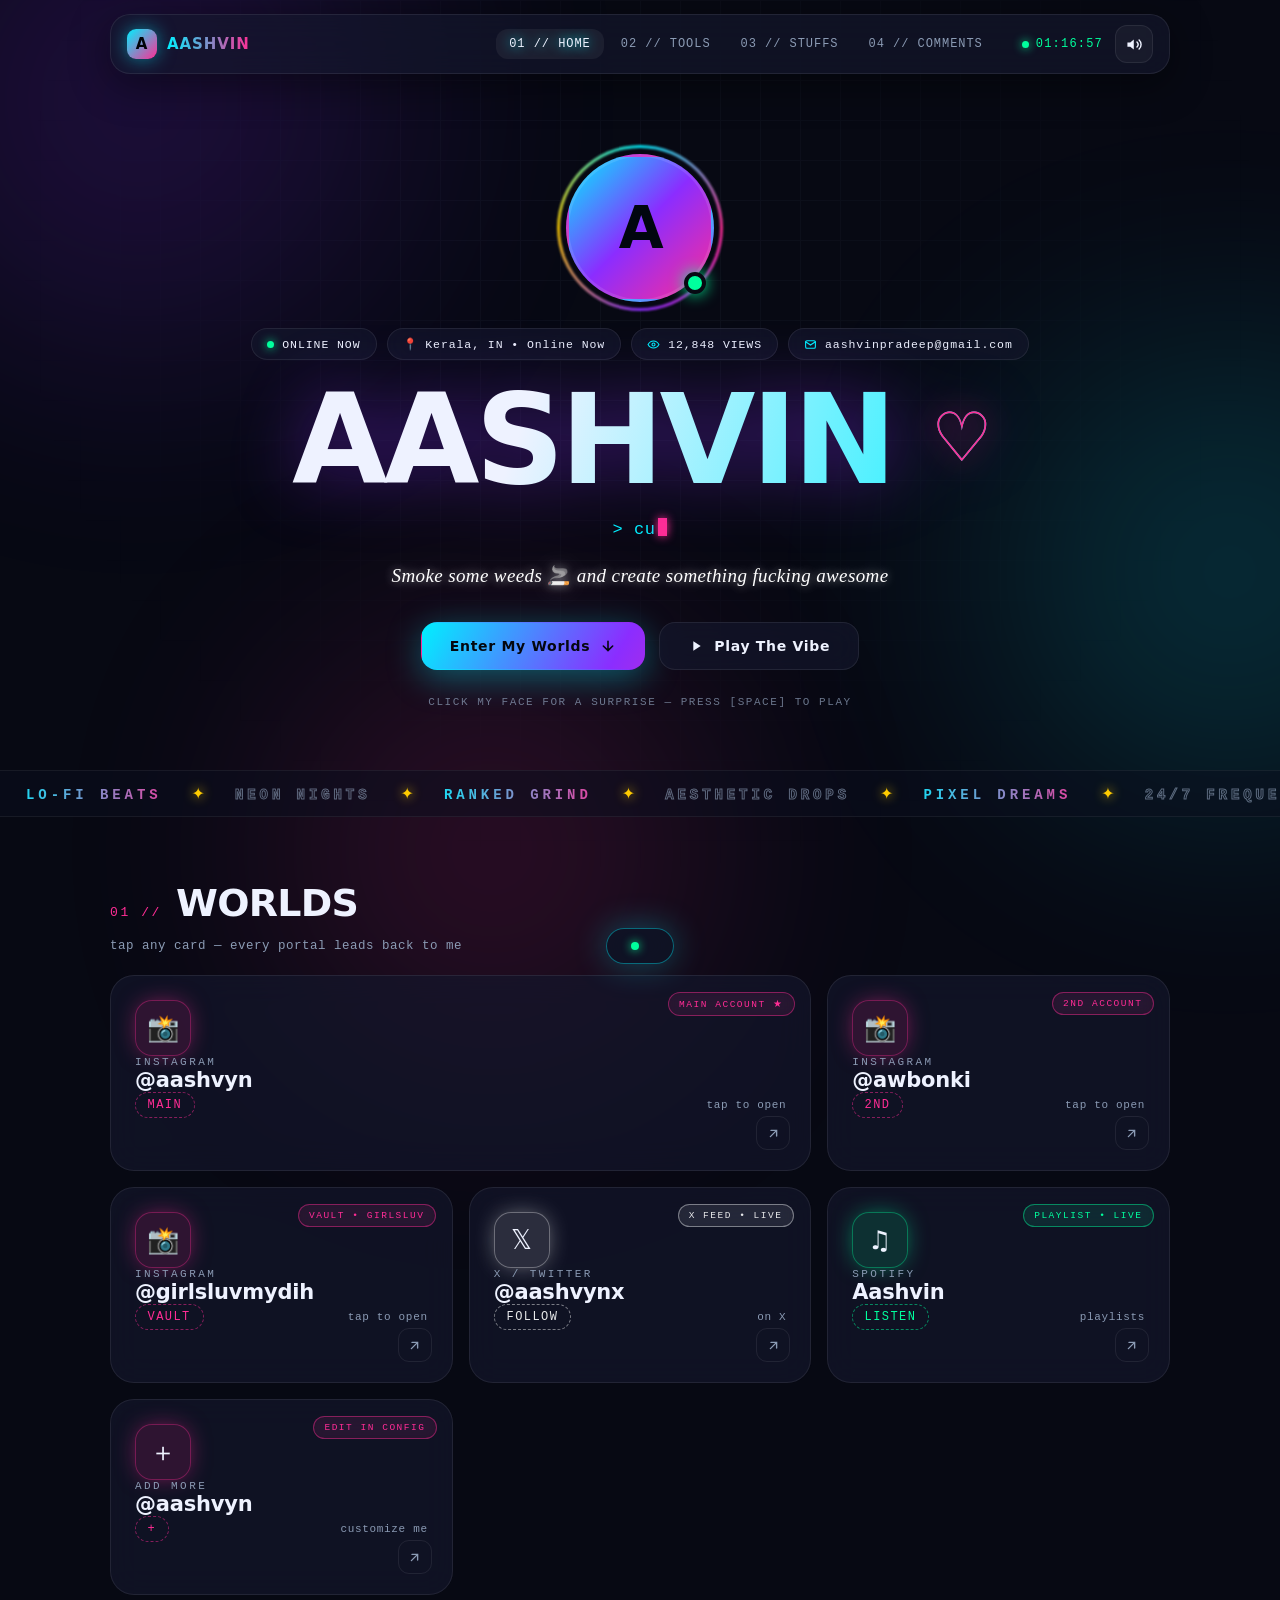
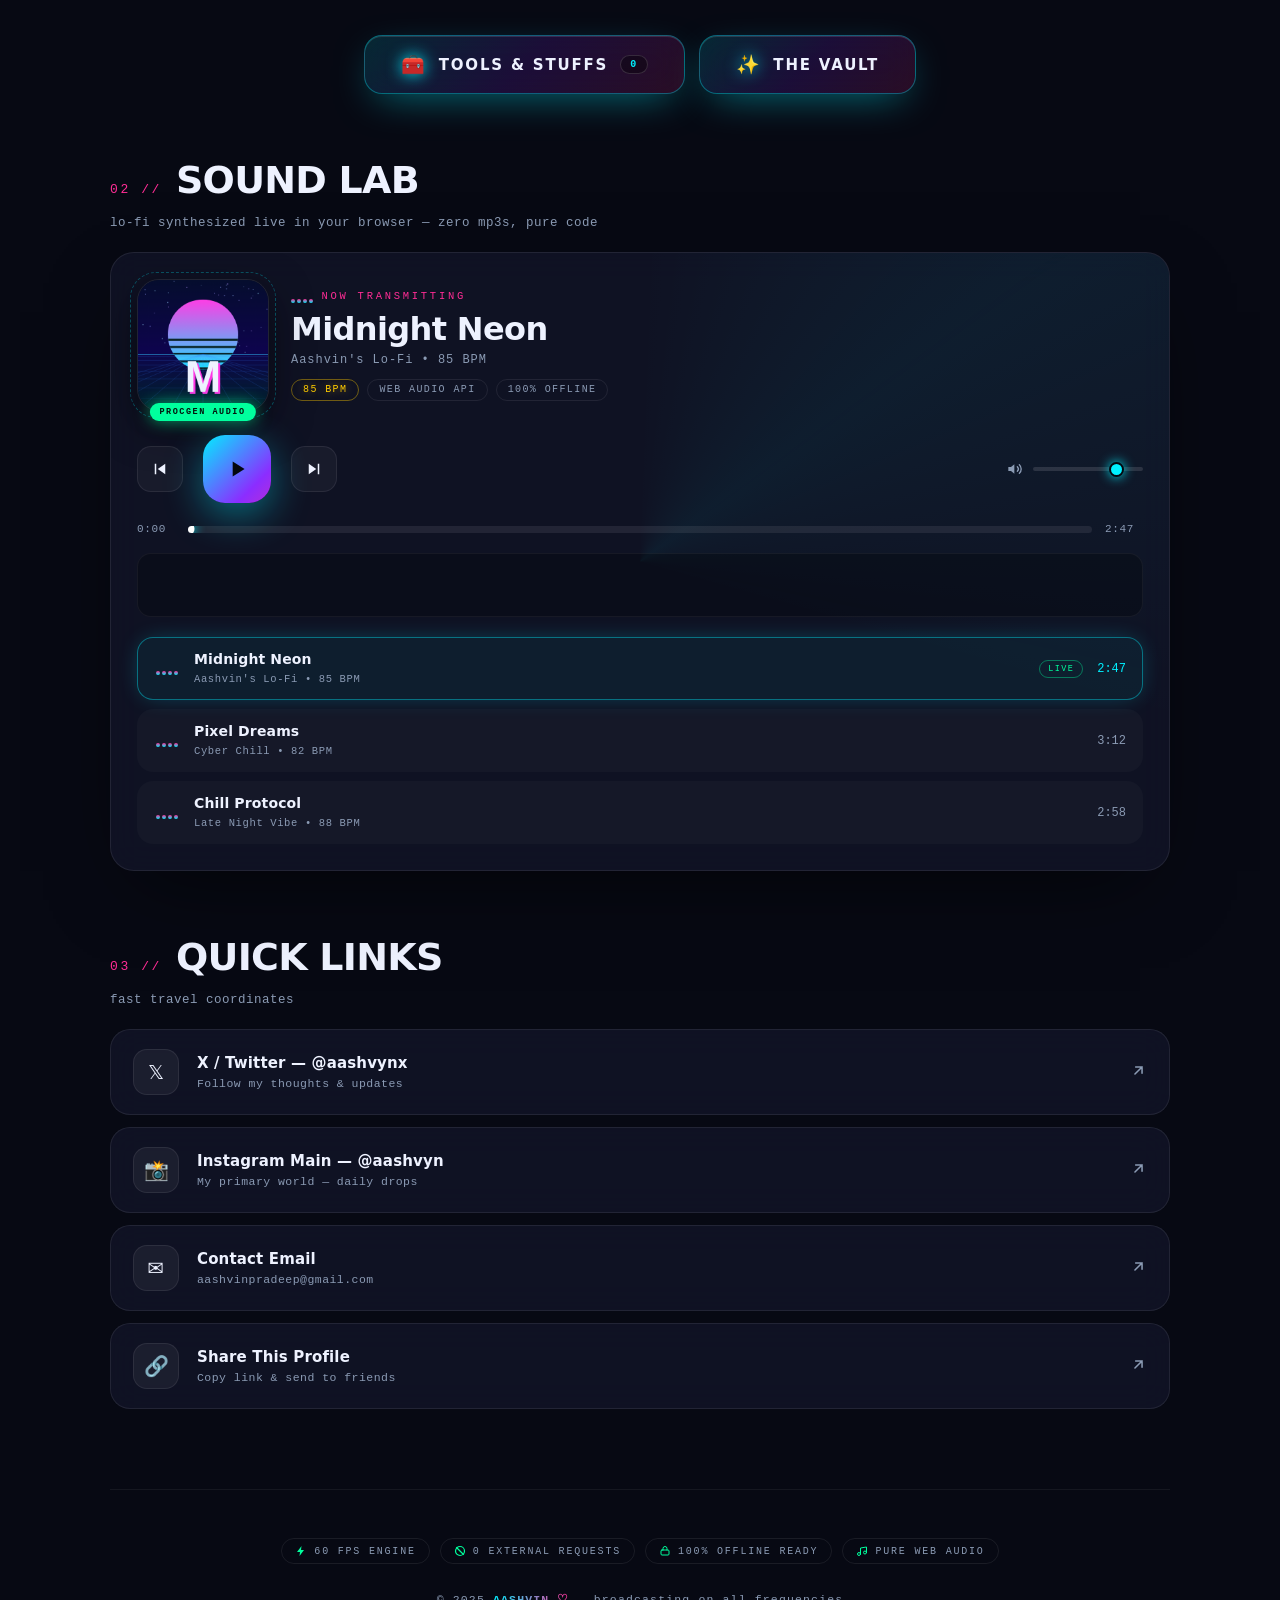
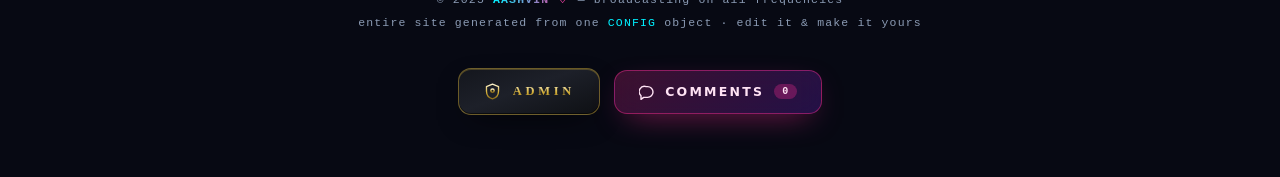
==== commit 91f2ae88: "Add files via upload" ====
--- a/index.html
+++ b/index.html
@@ -6,473 +6,7 @@
 <meta name="theme-color" content="#070913">
 <title>AASHVIN ♡ — Personal Frequency</title>
 <link rel="icon" href="data:image/svg+xml,%3Csvg xmlns='http://www.w3.org/2000/svg' viewBox='0 0 64 64'%3E%3Cdefs%3E%3ClinearGradient id='g' x1='0' y1='0' x2='1' y2='1'%3E%3Cstop offset='0' stop-color='%2300f0ff'/%3E%3Cstop offset='1' stop-color='%23ff2d95'/%3E%3C/linearGradient%3E%3C/defs%3E%3Crect width='64' height='64' rx='16' fill='%230b0f1e'/%3E%3Ctext x='32' y='44' font-size='36' font-family='Arial Black' font-weight='900' text-anchor='middle' fill='url(%23g)'%3EA%3C/text%3E%3C/svg%3E">
-<style>
-/* ============ DESIGN TOKENS ============ */
-:root{
-  --bg:#070913; --bg2:#0b0f1e;
-  --cyan:#00f0ff; --pink:#ff2d95; --purp:#8b2dff; --green:#00ff9d; --yellow:#ffcc00;
-  --text:#eef2ff; --muted:#8b9bb4;
-  --glass:rgba(20,24,45,.65); --stroke:rgba(255,255,255,.08);
-  --font:"Segoe UI",system-ui,-apple-system,Roboto,"Helvetica Neue",Arial,sans-serif;
-  --mono:ui-monospace,"Cascadia Code","SF Mono",Consolas,"Courier New",monospace;
-  --r:24px;
-}
-*{margin:0;padding:0;box-sizing:border-box}
-html{scroll-behavior:smooth}
-body{background:var(--bg);color:var(--text);font-family:var(--font);overflow-x:hidden;-webkit-font-smoothing:antialiased;min-height:100vh}
-::selection{background:var(--pink);color:#fff}
-::-webkit-scrollbar{width:9px}
-::-webkit-scrollbar-track{background:var(--bg)}
-::-webkit-scrollbar-thumb{background:linear-gradient(var(--cyan),var(--pink));border-radius:9px}
-button{font-family:inherit;cursor:pointer}
-a{color:inherit;text-decoration:none}
-.mono{font-family:var(--mono)}
-
-/* ============ ATMOSPHERE LAYERS ============ */
-#fx{position:fixed;inset:0;z-index:0;display:block}
-.grid-overlay{position:fixed;inset:0;z-index:1;pointer-events:none;opacity:.06;
-  background-image:linear-gradient(var(--muted) 1px,transparent 1px),linear-gradient(90deg,var(--muted) 1px,transparent 1px);
-  background-size:40px 40px;
-  -webkit-mask-image:radial-gradient(circle at 50% 28%,#000 0%,transparent 72%);
-  mask-image:radial-gradient(circle at 50% 28%,#000 0%,transparent 72%);}
-.glow{position:fixed;border-radius:50%;filter:blur(130px);z-index:1;pointer-events:none;opacity:.16;animation:drift 24s ease-in-out infinite alternate}
-.glow-a{width:520px;height:520px;background:var(--purp);top:-160px;left:-120px}
-.glow-b{width:460px;height:460px;background:var(--cyan);top:38%;right:-180px;animation-delay:-8s}
-.glow-c{width:420px;height:420px;background:var(--pink);bottom:-160px;left:22%;animation-delay:-14s}
-@keyframes drift{from{transform:translate(0,0) scale(1)}to{transform:translate(60px,40px) scale(1.15)}}
-#cursorGlow{position:fixed;width:360px;height:360px;border-radius:50%;pointer-events:none;z-index:2;
-  background:radial-gradient(circle,rgba(0,240,255,.13),rgba(139,45,255,.07) 45%,transparent 68%);
-  mix-blend-mode:screen;transform:translate(-50%,-50%);opacity:0;transition:opacity .5s}
-#scrollbar{position:fixed;top:0;left:0;height:2.5px;width:0%;z-index:99;background:linear-gradient(90deg,var(--cyan),var(--purp),var(--pink));box-shadow:0 0 12px var(--cyan)}
-
-/* ============ NAV ============ */
-nav{position:fixed;top:14px;left:50%;transform:translateX(-50%);z-index:50;display:flex;align-items:center;gap:18px;
-  width:min(1060px,calc(100% - 28px));padding:10px 16px;border-radius:20px;
-  background:var(--glass);border:1px solid var(--stroke);backdrop-filter:blur(16px);-webkit-backdrop-filter:blur(16px);
-  box-shadow:0 10px 40px rgba(0,0,0,.45)}
-.logo{display:flex;align-items:center;gap:10px;font-weight:900;letter-spacing:.06em;font-size:15px;user-select:none}
-.logo-mark{width:30px;height:30px;border-radius:9px;display:grid;place-items:center;font-size:15px;color:#010409;
-  background:linear-gradient(135deg,var(--cyan),var(--pink));box-shadow:0 0 18px rgba(0,240,255,.5);animation:logoPulse 3s ease-in-out infinite}
-@keyframes logoPulse{0%,100%{box-shadow:0 0 14px rgba(0,240,255,.4)}50%{box-shadow:0 0 26px rgba(255,45,149,.6)}}
-.logo span b{background:linear-gradient(90deg,var(--cyan),var(--pink));-webkit-background-clip:text;background-clip:text;-webkit-text-fill-color:transparent}
-.nav-links{display:flex;gap:4px;margin-left:auto}
-.nav-links a{font-family:var(--mono);font-size:12px;letter-spacing:.08em;color:var(--muted);padding:8px 13px;border-radius:12px;transition:.25s}
-.nav-links a:hover{color:var(--text);background:rgba(255,255,255,.06);text-shadow:0 0 12px var(--cyan)}
-.nav-right{display:flex;align-items:center;gap:12px;margin-left:8px}
-#clock{font-family:var(--mono);font-size:12px;color:var(--green);letter-spacing:.1em;display:flex;align-items:center;gap:7px}
-#clock i{width:7px;height:7px;border-radius:50%;background:var(--green);box-shadow:0 0 10px var(--green);animation:blink 1.6s infinite}
-@keyframes blink{0%,100%{opacity:1}50%{opacity:.25}}
-.icon-btn{width:38px;height:38px;border-radius:12px;border:1px solid var(--stroke);background:rgba(255,255,255,.04);color:var(--text);
-  display:grid;place-items:center;transition:.25s}
-.icon-btn:hover{border-color:var(--cyan);box-shadow:0 0 16px rgba(0,240,255,.35);transform:translateY(-2px)}
-.icon-btn svg{width:17px;height:17px}
-
-/* ============ LAYOUT ============ */
-main{position:relative;z-index:3;width:min(1060px,calc(100% - 28px));margin:0 auto;padding:118px 0 40px}
-section{scroll-margin-top:110px}
-.section-head{display:flex;align-items:baseline;gap:14px;margin:64px 0 22px;flex-wrap:wrap}
-.section-head h2{font-size:clamp(24px,4vw,38px);font-weight:900;letter-spacing:-.02em;text-transform:uppercase}
-.section-head .idx{font-family:var(--mono);color:var(--pink);font-size:13px;letter-spacing:.2em}
-.section-head p{width:100%;color:var(--muted);font-family:var(--mono);font-size:12.5px;letter-spacing:.04em}
-
-/* ============ HERO ============ */
-#hero{text-align:center;padding:36px 0 10px;position:relative}
-.avatar-wrap{position:relative;width:148px;height:148px;margin:0 auto 26px;cursor:pointer}
-.avatar-ring{position:absolute;inset:-9px;border-radius:50%;
-  background:conic-gradient(from var(--ra,0deg),var(--cyan),var(--pink),var(--purp),var(--yellow),var(--cyan));
-  animation:spin 5s linear infinite;filter:blur(1px);opacity:.9}
-@property --ra{syntax:"<angle>";inherits:false;initial-value:0deg}
-@keyframes spin{to{--ra:360deg}}
-.avatar-ring::after{content:"";position:absolute;inset:3px;border-radius:50%;background:var(--bg)}
-#avatar{position:absolute;inset:0;width:100%;height:100%;border-radius:50%;object-fit:cover;object-position:center top;cursor:pointer;
-  border:3px solid rgba(255,255,255,.1);transition:transform .3s;z-index:2;filter:drop-shadow(0 0 22px rgba(0,240,255,.35));background:rgba(20,24,45,.65)}
-#avFall{position:absolute;inset:0;border-radius:50%;display:none;place-items:center;z-index:2;cursor:pointer;
-  font-weight:900;font-size:58px;color:#01060f;letter-spacing:-.04em;
-  background:linear-gradient(135deg,var(--cyan),var(--purp),var(--pink));border:3px solid rgba(255,255,255,.1)}
-#avatar:hover{transform:scale(1.06) rotate(-3deg)}
-.status-dot{position:absolute;bottom:8px;right:8px;z-index:3;width:22px;height:22px;border-radius:50%;background:var(--green);
-  border:4px solid var(--bg);box-shadow:0 0 16px var(--green);animation:blink 2s infinite}
-.pills{display:flex;justify-content:center;gap:10px;flex-wrap:wrap;margin-bottom:22px}
-.pill{display:inline-flex;align-items:center;gap:8px;padding:8px 15px;border-radius:999px;font-family:var(--mono);font-size:11.5px;
-  letter-spacing:.08em;color:var(--text);background:var(--glass);border:1px solid var(--stroke);backdrop-filter:blur(16px);-webkit-backdrop-filter:blur(16px);transition:.25s;user-select:none}
-.pill:hover{transform:translateY(-2px);border-color:rgba(0,240,255,.4)}
-.pill .dot{width:7px;height:7px;border-radius:50%;background:var(--green);box-shadow:0 0 10px var(--green);animation:blink 1.4s infinite}
-.pill.clickable{cursor:pointer}
-.pill svg{width:13px;height:13px;color:var(--cyan)}
-h1.name{font-size:clamp(56px,13vw,124px);font-weight:900;line-height:.95;letter-spacing:-.035em;text-transform:uppercase;
-  background:linear-gradient(110deg,var(--text) 18%,var(--cyan) 42%,var(--purp) 58%,var(--pink) 78%);
-  background-size:220% auto;-webkit-background-clip:text;background-clip:text;-webkit-text-fill-color:transparent;
-  animation:shine 6s linear infinite;filter:drop-shadow(0 0 34px rgba(139,45,255,.45))}
-h1.name .heart{-webkit-text-fill-color:var(--pink);font-size:.55em;vertical-align:.32em;text-shadow:0 0 30px var(--pink);-webkit-text-fill-color:var(--pink);filter:none}
-@keyframes shine{to{background-position:220% center}}
-.typeline{font-family:var(--mono);font-size:clamp(13px,2.4vw,17px);color:var(--cyan);margin:18px 0 8px;min-height:24px;letter-spacing:.03em}
-.typeline .caret{display:inline-block;width:9px;height:1.1em;background:var(--pink);vertical-align:-.15em;margin-left:3px;animation:blink 1s steps(1) infinite;box-shadow:0 0 10px var(--pink)}
-.bio{max-width:640px;margin:18px auto 0;color:#fff;font-size:19px;line-height:1.7;
-  font-family:"Segoe Script","Brush Script MT","Apple Chancery","Comic Sans MS",cursive;font-style:italic;letter-spacing:.02em;
-  text-shadow:0 0 10px rgba(255,255,255,.55),0 0 28px rgba(255,255,255,.32),0 0 60px rgba(255,255,255,.18)}
-.actions{display:flex;justify-content:center;gap:14px;flex-wrap:wrap;margin-top:30px}
-.btn{position:relative;display:inline-flex;align-items:center;gap:10px;padding:15px 28px;border-radius:16px;font-weight:800;font-size:14px;
-  letter-spacing:.05em;border:1px solid transparent;transition:transform .25s,box-shadow .25s;overflow:hidden}
-.btn-primary{color:#04070f;background:linear-gradient(120deg,var(--cyan),var(--purp),var(--pink));background-size:180% auto;animation:shine 5s linear infinite;
-  box-shadow:0 8px 34px rgba(0,240,255,.35)}
-.btn-primary:hover{transform:translateY(-3px) scale(1.02);box-shadow:0 14px 44px rgba(255,45,149,.45)}
-.btn-ghost{color:var(--text);background:var(--glass);border-color:var(--stroke);backdrop-filter:blur(16px);-webkit-backdrop-filter:blur(16px)}
-.btn-ghost:hover{transform:translateY(-3px);border-color:rgba(0,255,157,.5);box-shadow:0 10px 30px rgba(0,255,157,.18)}
-.btn svg{width:16px;height:16px}
-.hint{margin-top:26px;font-family:var(--mono);font-size:11px;color:var(--muted);letter-spacing:.14em;opacity:.75}
-
-/* ============ MARQUEE ============ */
-.marquee{margin:52px calc(50% - 50vw) 0;padding:13px 0;border-top:1px solid rgba(255,255,255,.06);border-bottom:1px solid rgba(255,255,255,.06);
-  overflow:hidden;white-space:nowrap;position:relative;z-index:3;background:rgba(11,15,30,.5)}
-.marquee-track{display:inline-block;animation:scroll 28s linear infinite}
-.marquee:hover .marquee-track{animation-play-state:paused}
-@keyframes scroll{to{transform:translateX(-50%)}}
-.mq{font-family:var(--mono);font-weight:700;font-size:14px;letter-spacing:.28em;text-transform:uppercase;padding:0 26px;
-  background:linear-gradient(90deg,var(--cyan),var(--pink));-webkit-background-clip:text;background-clip:text;-webkit-text-fill-color:transparent}
-.mq.hollow{-webkit-text-fill-color:transparent;-webkit-text-stroke:1px rgba(139,155,180,.65);background:none}
-.star{color:var(--yellow);padding:0 4px;text-shadow:0 0 12px var(--yellow)}
-
-/* ============ BENTO / CARDS ============ */
-.grid-social{display:grid;grid-template-columns:repeat(auto-fill,minmax(288px,1fr));gap:16px}
-.card{position:relative;border-radius:var(--r);padding:24px;background:var(--glass);border:1px solid var(--stroke);
-  backdrop-filter:blur(16px);-webkit-backdrop-filter:blur(16px);overflow:hidden;display:flex;flex-direction:column;gap:12px;min-height:196px;
-  transition:transform .35s cubic-bezier(.2,.8,.2,1),box-shadow .35s,border-color .35s;cursor:pointer;transform-style:preserve-3d;--accent:var(--cyan)}
-.card:hover{transform:translateY(-4px) scale(1.01);border-color:color-mix(in srgb,var(--accent) 45%,transparent);
-  box-shadow:0 24px 60px -22px color-mix(in srgb,var(--accent) 45%,transparent)}
-.card::before{content:"";position:absolute;inset:0;border-radius:inherit;opacity:0;transition:opacity .35s;pointer-events:none;
-  background:radial-gradient(420px circle at var(--mx,50%) var(--my,50%),color-mix(in srgb,var(--accent) 16%,transparent),transparent 42%)}
-.card:hover::before{opacity:1}
-.card.feature{grid-column:span 2}
-.card .badge{position:absolute;top:16px;right:16px;font-family:var(--mono);font-size:9.5px;letter-spacing:.16em;color:var(--accent);
-  border:1px solid color-mix(in srgb,var(--accent) 45%,transparent);padding:5px 10px;border-radius:999px;
-  background:color-mix(in srgb,var(--accent) 9%,transparent);backdrop-filter:blur(6px)}
-.card .icon-tile{width:56px;height:56px;border-radius:17px;display:grid;place-items:center;font-size:26px;
-  background:color-mix(in srgb,var(--accent) 13%,transparent);border:1px solid color-mix(in srgb,var(--accent) 35%,transparent);
-  box-shadow:0 0 24px -6px color-mix(in srgb,var(--accent) 65%,transparent)}
-.card .label{font-family:var(--mono);font-size:11px;letter-spacing:.22em;color:var(--muted);text-transform:uppercase;margin-top:auto}
-.card .handle{font-size:21px;font-weight:800;letter-spacing:-.01em}
-.card .foot{display:flex;align-items:center;justify-content:space-between;gap:10px}
-.card .count{font-family:var(--mono);font-size:12px;letter-spacing:.12em;color:var(--accent);border:1px dashed color-mix(in srgb,var(--accent) 50%,transparent);
-  padding:5px 12px;border-radius:999px}
-.card .sub{font-family:var(--mono);font-size:11px;color:var(--muted);letter-spacing:.06em}
-.card .go{position:absolute;bottom:20px;right:20px;width:34px;height:34px;border-radius:11px;display:grid;place-items:center;
-  border:1px solid var(--stroke);color:var(--muted);transition:.3s}
-.card:hover .go{color:#fff;background:var(--accent);border-color:transparent;box-shadow:0 0 18px var(--accent);transform:rotate(45deg)}
-.card .go svg{width:15px;height:15px}
-a.card{display:block}
-
-/* ============ PLAYER ============ */
-.player{border-radius:var(--r);background:var(--glass);border:1px solid var(--stroke);backdrop-filter:blur(16px);-webkit-backdrop-filter:blur(16px);
-  padding:26px;position:relative;overflow:hidden;box-shadow:0 30px 80px -30px rgba(0,0,0,.7)}
-.player::after{content:"";position:absolute;inset:-40%;background:conic-gradient(from 0deg,transparent,rgba(0,240,255,.05),transparent 30%);animation:spin 9s linear infinite;pointer-events:none}
-.player>*{position:relative;z-index:2}
-.p-top{display:flex;gap:22px;align-items:center;flex-wrap:wrap}
-.cover-wrap{position:relative;width:132px;height:132px;flex:none}
-#cover{width:100%;height:100%;border-radius:22px;border:1px solid var(--stroke);box-shadow:0 14px 40px rgba(0,0,0,.5)}
-.cover-halo{position:absolute;inset:-7px;border-radius:26px;border:1.5px dashed rgba(0,240,255,.4);animation:spin2 14s linear infinite;opacity:.7}
-@keyframes spin2{to{transform:rotate(360deg)}}
-.cover-badge{position:absolute;bottom:-10px;left:50%;transform:translateX(-50%);font-family:var(--mono);font-size:8.5px;letter-spacing:.18em;
-  background:var(--green);color:#04140c;padding:4px 10px;border-radius:999px;font-weight:700;box-shadow:0 0 16px rgba(0,255,157,.6);white-space:nowrap}
-.np-meta{flex:1;min-width:230px}
-.np-kicker{font-family:var(--mono);font-size:10.5px;letter-spacing:.26em;color:var(--pink);display:flex;align-items:center;gap:9px;margin-bottom:9px}
-.eq{display:inline-flex;align-items:flex-end;gap:2.5px;height:13px}
-.eq i{width:3.5px;background:linear-gradient(var(--pink),var(--cyan));border-radius:2px;height:30%;animation:eqB .9s ease-in-out infinite;animation-play-state:paused}
-.eq i:nth-child(2){animation-delay:.18s}.eq i:nth-child(3){animation-delay:.36s}.eq i:nth-child(4){animation-delay:.1s}
-.playing .eq i{animation-play-state:running}
-@keyframes eqB{0%,100%{height:22%}50%{height:100%}}
-#npTitle{font-size:clamp(22px,4vw,32px);font-weight:900;letter-spacing:-.02em;line-height:1.1}
-#npArtist{color:var(--muted);font-family:var(--mono);font-size:12px;letter-spacing:.08em;margin-top:6px}
-.np-chips{display:flex;gap:8px;margin-top:12px;flex-wrap:wrap}
-.chip{font-family:var(--mono);font-size:10px;letter-spacing:.14em;padding:4.5px 11px;border-radius:999px;border:1px solid var(--stroke);color:var(--muted)}
-.chip.hot{color:var(--yellow);border-color:rgba(255,204,0,.4);text-shadow:0 0 10px rgba(255,204,0,.5)}
-.p-controls{display:flex;align-items:center;gap:16px;margin-top:24px;flex-wrap:wrap}
-.ctl{width:46px;height:46px;border-radius:14px;border:1px solid var(--stroke);background:rgba(255,255,255,.04);color:var(--text);
-  display:grid;place-items:center;transition:.25s}
-.ctl:hover{border-color:var(--cyan);box-shadow:0 0 16px rgba(0,240,255,.3);transform:translateY(-2px)}
-.ctl svg{width:18px;height:18px}
-#playBtn{width:68px;height:68px;border-radius:22px;border:none;color:#04070f;margin:0 4px;
-  background:linear-gradient(135deg,var(--cyan),var(--purp),var(--pink));background-size:200% auto;animation:shine 5s linear infinite;
-  display:grid;place-items:center;box-shadow:0 12px 38px rgba(0,240,255,.4);transition:transform .25s,box-shadow .25s}
-#playBtn:hover{transform:scale(1.07);box-shadow:0 16px 48px rgba(255,45,149,.5)}
-#playBtn svg{width:26px;height:26px}
-.vol{display:flex;align-items:center;gap:10px;margin-left:auto;color:var(--muted)}
-.vol svg{width:16px;height:16px}
-input[type=range]{-webkit-appearance:none;appearance:none;width:110px;height:4px;border-radius:4px;background:rgba(255,255,255,.12);outline:none}
-input[type=range]::-webkit-slider-thumb{-webkit-appearance:none;width:15px;height:15px;border-radius:50%;background:var(--cyan);
-  box-shadow:0 0 12px var(--cyan);cursor:pointer;border:2px solid #04070f}
-input[type=range]::-moz-range-thumb{width:13px;height:13px;border-radius:50%;background:var(--cyan);box-shadow:0 0 12px var(--cyan);cursor:pointer;border:2px solid #04070f}
-.progress{display:flex;align-items:center;gap:13px;margin-top:20px}
-.pbar{flex:1;height:7px;border-radius:7px;background:rgba(255,255,255,.08);cursor:pointer;position:relative;overflow:hidden}
-.pbar .fill{position:absolute;inset:0;width:0%;border-radius:7px;background:linear-gradient(90deg,var(--purp),var(--cyan),var(--pink));
-  box-shadow:0 0 14px rgba(0,240,255,.6);transition:width .3s linear}
-.pbar .knob{position:absolute;top:50%;left:0%;width:13px;height:13px;border-radius:50%;background:#fff;transform:translate(-50%,-50%);
-  box-shadow:0 0 12px var(--cyan);transition:left .3s linear}
-.ptime{font-family:var(--mono);font-size:11px;color:var(--muted);min-width:38px;letter-spacing:.06em}
-#viz{display:block;width:100%;height:64px;margin-top:18px;border-radius:14px;background:rgba(0,0,0,.25);border:1px solid rgba(255,255,255,.05)}
-.tracklist{margin-top:20px;display:flex;flex-direction:column;gap:9px}
-.track{display:flex;align-items:center;gap:14px;padding:13px 16px;border-radius:16px;border:1px solid transparent;cursor:pointer;transition:.25s;background:rgba(255,255,255,.025)}
-.track:hover{background:rgba(255,255,255,.05);border-color:var(--stroke);transform:translateX(4px)}
-.track.active{border-color:rgba(0,240,255,.4);background:rgba(0,240,255,.05);box-shadow:0 0 24px -8px rgba(0,240,255,.4)}
-.track .teq{width:26px;display:flex;justify-content:center}
-.track .tinfo{flex:1;min-width:0}
-.track .tinfo b{font-size:14px;display:block;letter-spacing:.01em}
-.track .tinfo span{font-family:var(--mono);font-size:10.5px;color:var(--muted);letter-spacing:.06em}
-.track .tdur{font-family:var(--mono);font-size:12px;color:var(--muted)}
-.track.active .tdur{color:var(--cyan)}
-.live-tag{font-family:var(--mono);font-size:8.5px;letter-spacing:.16em;color:var(--green);border:1px solid rgba(0,255,157,.4);
-  padding:3px 8px;border-radius:999px;opacity:0;transition:.3s}
-.track.active .live-tag{opacity:1}
-
-/* ============ QUICK LINKS ============ */
-.linklist{display:flex;flex-direction:column;gap:12px}
-.link-row{display:flex;align-items:center;gap:18px;padding:19px 22px;border-radius:20px;background:var(--glass);
-  border:1px solid var(--stroke);backdrop-filter:blur(16px);-webkit-backdrop-filter:blur(16px);transition:.3s;cursor:pointer;position:relative;overflow:hidden}
-.link-row:hover{transform:translateY(-3px);border-color:rgba(0,240,255,.35);box-shadow:0 16px 44px -18px rgba(0,240,255,.4)}
-.link-row .li{width:46px;height:46px;flex:none;border-radius:14px;display:grid;place-items:center;font-size:20px;
-  background:rgba(255,255,255,.05);border:1px solid var(--stroke)}
-.link-row .lt{flex:1;min-width:0}
-.link-row .lt b{font-size:15px;display:block;letter-spacing:.01em}
-.link-row .lt span{font-family:var(--mono);font-size:11.5px;color:var(--muted);letter-spacing:.04em}
-.link-row .la{color:var(--muted);transition:.3s;flex:none}
-.link-row:hover .la{color:var(--cyan);transform:translate(3px,-3px)}
-.link-row .la svg{width:17px;height:17px}
-
-/* ============ FOOTER / TOAST / MISC ============ */
-footer{margin-top:80px;padding-top:30px;border-top:1px solid rgba(255,255,255,.06);text-align:center;position:relative;z-index:3}
-footer .badges{display:flex;justify-content:center;gap:10px;flex-wrap:wrap;margin:18px 0 24px}
-.fb{font-family:var(--mono);font-size:10px;letter-spacing:.18em;color:var(--muted);border:1px solid var(--stroke);padding:6px 13px;border-radius:999px;display:inline-flex;gap:7px;align-items:center}
-.fb svg{width:12px;height:12px;color:var(--green)}
-footer p{color:var(--muted);font-family:var(--mono);font-size:11.5px;letter-spacing:.1em;line-height:2}
-footer p b{background:linear-gradient(90deg,var(--cyan),var(--pink));-webkit-background-clip:text;background-clip:text;-webkit-text-fill-color:transparent}
-#toast{position:fixed;bottom:26px;left:50%;transform:translate(-50%,90px);z-index:100;padding:13px 24px;border-radius:999px;
-  background:rgba(15,20,38,.85);border:1px solid rgba(0,240,255,.4);backdrop-filter:blur(16px);-webkit-backdrop-filter:blur(16px);
-  font-family:var(--mono);font-size:12px;letter-spacing:.08em;color:var(--text);box-shadow:0 0 34px rgba(0,240,255,.3);
-  transition:transform .45s cubic-bezier(.2,.9,.3,1.3);display:flex;align-items:center;gap:10px;pointer-events:none;max-width:calc(100vw - 30px);white-space:nowrap;overflow:hidden;text-overflow:ellipsis}
-#toast.show{transform:translate(-50%,0)}
-#toast .tdot{width:8px;height:8px;border-radius:50%;background:var(--green);box-shadow:0 0 10px var(--green);flex:none}
-.reveal{opacity:0;transform:translateY(28px);transition:opacity .7s ease,transform .7s cubic-bezier(.2,.8,.2,1)}
-.reveal.in{opacity:1;transform:none}
-.spark{position:fixed;z-index:90;pointer-events:none;font-weight:900}
-
-/* ============ TOOLS & STUFFS BUTTON ROW ============ */
-.tools-row{display:flex;justify-content:center;gap:14px;flex-wrap:wrap;margin-top:30px}
-.btn-tools{position:relative;display:inline-flex;align-items:center;gap:12px;padding:17px 36px;border-radius:18px;border:1px solid rgba(0,240,255,.35);
-  font-weight:900;font-size:15px;letter-spacing:.12em;text-transform:uppercase;color:var(--text);overflow:hidden;
-  background:linear-gradient(135deg,rgba(0,240,255,.14),rgba(139,45,255,.16),rgba(255,45,149,.14));
-  backdrop-filter:blur(16px);-webkit-backdrop-filter:blur(16px);
-  box-shadow:0 12px 40px -14px rgba(0,240,255,.55),inset 0 1px 0 rgba(255,255,255,.12);transition:transform .28s,box-shadow .28s,border-color .28s}
-.btn-tools:hover{transform:translateY(-4px) scale(1.02);border-color:var(--cyan);box-shadow:0 20px 54px -14px rgba(255,45,149,.6),inset 0 1px 0 rgba(255,255,255,.2)}
-.btn-tools::after{content:"";position:absolute;top:0;left:-120%;width:60%;height:100%;transform:skewX(-22deg);
-  background:linear-gradient(90deg,transparent,rgba(255,255,255,.22),transparent);animation:sweep 4.2s ease-in-out infinite}
-@keyframes sweep{0%{left:-120%}55%,100%{left:170%}}
-.btn-tools .tico{font-size:19px;filter:drop-shadow(0 0 8px var(--cyan))}
-.btn-tools .cnt{font-family:var(--mono);font-size:10px;letter-spacing:.14em;padding:3px 9px;border-radius:999px;
-  background:rgba(0,0,0,.35);border:1px solid rgba(255,255,255,.14);color:var(--cyan)}
-#uploadBtn{display:none;align-items:center;gap:10px;padding:17px 28px;border-radius:18px;font-weight:900;font-size:14px;letter-spacing:.1em;
-  text-transform:uppercase;color:#00140a;border:none;background:linear-gradient(135deg,#00ff9d,#00f0ff);
-  box-shadow:0 12px 38px -12px rgba(0,255,157,.7);transition:transform .25s}
-#uploadBtn:hover{transform:translateY(-4px) scale(1.02)}
-#uploadBtn svg{width:17px;height:17px}
-body.admin #uploadBtn{display:inline-flex}
-
-/* ============ FOOTER ADMIN / COMMENTS BAR ============ */
-.foot-bar{display:flex;justify-content:center;align-items:center;gap:14px;flex-wrap:wrap;margin:34px 0 22px}
-/* — expensive / professional admin button — */
-.btn-admin{position:relative;display:inline-flex;align-items:center;gap:11px;padding:13px 24px;border-radius:13px;overflow:hidden;
-  font-family:"Georgia","Times New Roman",serif;font-size:12.5px;font-weight:700;letter-spacing:.3em;text-transform:uppercase;
-  color:#f3e3b8;background:linear-gradient(160deg,#14161d 0%,#1d2029 45%,#0e1014 100%);
-  border:1px solid rgba(212,175,55,.45);
-  box-shadow:0 10px 32px -14px rgba(0,0,0,.9),inset 0 1px 0 rgba(212,175,55,.28),inset 0 -1px 0 rgba(0,0,0,.6);
-  transition:transform .3s,box-shadow .3s,border-color .3s}
-.btn-admin:hover{transform:translateY(-3px);border-color:rgba(212,175,55,.95);
-  box-shadow:0 16px 44px -14px rgba(212,175,55,.5),inset 0 1px 0 rgba(255,236,178,.4)}
-.btn-admin::after{content:"";position:absolute;top:0;left:-140%;width:55%;height:100%;transform:skewX(-20deg);
-  background:linear-gradient(90deg,transparent,rgba(255,232,170,.22),transparent);animation:sweep 6s ease-in-out infinite}
-.btn-admin .crest{width:19px;height:19px;flex:none}
-.btn-admin .crest path,.btn-admin .crest circle,.btn-admin .crest rect{stroke:url(#goldGrad)}
-.btn-admin b{background:linear-gradient(180deg,#fdf3d0,#d4af37 55%,#8a6a1a);-webkit-background-clip:text;background-clip:text;-webkit-text-fill-color:transparent;font-weight:700}
-.btn-comments{display:inline-flex;align-items:center;gap:10px;padding:13px 24px;border-radius:13px;font-weight:800;font-size:12.5px;
-  letter-spacing:.18em;text-transform:uppercase;color:#ffe3f4;border:1px solid rgba(255,45,149,.45);
-  background:linear-gradient(135deg,rgba(255,45,149,.22),rgba(139,45,255,.22));
-  backdrop-filter:blur(14px);-webkit-backdrop-filter:blur(14px);
-  box-shadow:0 10px 32px -14px rgba(255,45,149,.75);transition:transform .3s,box-shadow .3s}
-.btn-comments:hover{transform:translateY(-3px);box-shadow:0 16px 44px -14px rgba(255,45,149,.9)}
-.btn-comments svg{width:16px;height:16px}
-.btn-comments .cnt{font-family:var(--mono);font-size:10px;letter-spacing:.1em;padding:2px 8px;border-radius:999px;background:rgba(255,45,149,.3)}
-
-/* ============ MATRIX / ADMIN THEME ============ */
-#matrix{position:fixed;inset:0;z-index:1;opacity:0;pointer-events:none;transition:opacity 1s ease}
-body.admin #matrix{opacity:.55}
-body.admin{--cyan:#00ff41;--pink:#12e06a;--purp:#0b8f3c;--green:#00ff41;--yellow:#9dff6a;
-  --text:#ccffd8;--muted:#4f9f6c;--bg:#000600;--bg2:#001405;
-  --glass:rgba(0,22,8,.62);--stroke:rgba(0,255,65,.2);font-family:var(--mono)}
-body.admin h1.name,body.admin .section-head h2,body.admin .logo{font-family:var(--mono)}
-body.admin::after{content:"";position:fixed;inset:0;z-index:6;pointer-events:none;
-  background:repeating-linear-gradient(0deg,rgba(0,255,65,.055) 0 1px,transparent 1px 3px)}
-body.admin .card,body.admin .player,body.admin .link-row,body.admin nav,body.admin .pill{box-shadow:0 0 34px -18px rgba(0,255,65,.6)}
-/* admin button state in footer */
-body.admin .btn-admin{background:linear-gradient(160deg,#0a1a0d,#0d1f10);border-color:rgba(0,255,65,.6);
-  box-shadow:0 10px 32px -14px rgba(0,255,65,.7),inset 0 1px 0 rgba(0,255,65,.25)}
-body.admin .btn-admin b{background:linear-gradient(180deg,#b0ffbb,#00ff41 55%,#007a22);-webkit-background-clip:text;background-clip:text;-webkit-text-fill-color:transparent}
-body.admin .btn-admin .crest path,body.admin .btn-admin .crest circle{stroke:#00ff41}
-
-/* ============ MODAL SYSTEM ============ */
-.modal{position:fixed;inset:0;z-index:120;display:none;place-items:center;padding:18px;
-  background:rgba(2,4,10,.74);backdrop-filter:blur(12px);-webkit-backdrop-filter:blur(12px)}
-.modal.open{display:grid;animation:fadeIn .3s ease}
-@keyframes fadeIn{from{opacity:0}to{opacity:1}}
-.sheet{width:100%;max-height:88vh;overflow:auto;border-radius:26px;position:relative;
-  background:var(--glass);border:1px solid var(--stroke);backdrop-filter:blur(20px);-webkit-backdrop-filter:blur(20px);
-  box-shadow:0 40px 110px -30px rgba(0,0,0,.92);animation:pop .42s cubic-bezier(.2,.9,.3,1.25)}
-@keyframes pop{from{opacity:0;transform:translateY(26px) scale(.96)}to{opacity:1;transform:none}}
-.sheet-head{position:sticky;top:0;z-index:3;display:flex;align-items:center;gap:14px;padding:22px 26px;
-  border-bottom:1px solid var(--stroke);background:inherit;backdrop-filter:blur(20px);-webkit-backdrop-filter:blur(20px)}
-.sheet-head h3{font-size:19px;font-weight:900;letter-spacing:.04em;text-transform:uppercase}
-.sheet-head .sub{font-family:var(--mono);font-size:10.5px;color:var(--muted);letter-spacing:.14em;margin-top:4px}
-.x-btn{margin-left:auto;width:40px;height:40px;flex:none;border-radius:13px;display:grid;place-items:center;font-size:18px;
-  color:var(--text);background:rgba(255,255,255,.06);border:1px solid var(--stroke);transition:.25s}
-.x-btn:hover{background:#ff2d95;border-color:transparent;color:#fff;transform:rotate(90deg);box-shadow:0 0 22px rgba(255,45,149,.6)}
-.x-btn svg{width:16px;height:16px}
-.sheet-body{padding:24px 26px 30px}
-
-/* ---- tools / files ---- */
-#mTools .sheet{max-width:1000px}
-.files-grid{display:grid;grid-template-columns:repeat(auto-fill,minmax(230px,1fr));gap:15px}
-.file-card{border-radius:19px;padding:17px;background:rgba(255,255,255,.035);border:1px solid var(--stroke);
-  display:flex;flex-direction:column;gap:11px;transition:.28s;position:relative;overflow:hidden}
-.file-card:hover{transform:translateY(-4px);border-color:rgba(0,240,255,.4);box-shadow:0 18px 44px -20px rgba(0,240,255,.55)}
-.file-thumb{height:118px;border-radius:14px;display:grid;place-items:center;font-size:40px;overflow:hidden;
-  background:linear-gradient(140deg,rgba(0,240,255,.1),rgba(139,45,255,.12));border:1px solid rgba(255,255,255,.06)}
-.file-thumb img,.file-thumb video{width:100%;height:100%;object-fit:cover}
-.file-name{font-size:13.5px;font-weight:700;line-height:1.35;word-break:break-word;display:-webkit-box;-webkit-line-clamp:2;-webkit-box-orient:vertical;overflow:hidden}
-.file-meta{font-family:var(--mono);font-size:10px;color:var(--muted);letter-spacing:.08em;display:flex;gap:8px;flex-wrap:wrap}
-.file-acts{display:flex;gap:8px;margin-top:auto}
-.dl-btn{flex:1;display:inline-flex;align-items:center;justify-content:center;gap:8px;padding:10px;border-radius:12px;font-size:12px;
-  font-weight:800;letter-spacing:.08em;color:#04070f;border:none;background:linear-gradient(120deg,var(--cyan),var(--purp));transition:.25s}
-.dl-btn:hover{filter:brightness(1.15);transform:translateY(-2px);box-shadow:0 10px 26px -10px var(--cyan)}
-.dl-btn svg{width:14px;height:14px}
-.del-btn{width:40px;flex:none;border-radius:12px;display:none;place-items:center;color:#ff5a7a;
-  background:rgba(255,45,90,.12);border:1px solid rgba(255,45,90,.4);transition:.25s}
-.del-btn:hover{background:#ff2d5a;color:#fff}
-.del-btn svg{width:14px;height:14px}
-body.admin .del-btn{display:grid}
-.empty{text-align:center;padding:52px 18px;color:var(--muted);font-family:var(--mono);font-size:12.5px;letter-spacing:.1em;line-height:2.1}
-.empty .big{font-size:50px;display:block;margin-bottom:14px;opacity:.7}
-.drop-zone{margin-bottom:20px;padding:26px;border-radius:19px;border:2px dashed rgba(0,255,157,.45);text-align:center;
-  background:rgba(0,255,157,.05);cursor:pointer;transition:.25s;display:none}
-body.admin .drop-zone{display:block}
-.drop-zone:hover,.drop-zone.over{background:rgba(0,255,157,.12);border-color:#00ff9d}
-.drop-zone b{display:block;font-size:14px;letter-spacing:.08em;margin-bottom:6px}
-.drop-zone span{font-family:var(--mono);font-size:11px;color:var(--muted);letter-spacing:.08em}
-
-/* ---- admin login ---- */
-#mAdmin .sheet{max-width:440px;background:linear-gradient(165deg,rgba(18,20,27,.94),rgba(8,9,13,.96));border-color:rgba(212,175,55,.32)}
-.lock-icon{width:62px;height:62px;margin:4px auto 16px;border-radius:19px;display:grid;place-items:center;
-  background:linear-gradient(160deg,#1d2029,#0e1014);border:1px solid rgba(212,175,55,.5);box-shadow:inset 0 1px 0 rgba(212,175,55,.3)}
-.lock-icon svg{width:27px;height:27px}
-#mAdmin h3{font-family:"Georgia",serif;letter-spacing:.2em;text-align:center;width:100%}
-.field{margin-bottom:14px}
-.field label{display:block;font-family:var(--mono);font-size:10px;letter-spacing:.22em;color:#a9925e;margin-bottom:8px;text-transform:uppercase}
-.field input{width:100%;padding:14px 16px;border-radius:13px;font-family:var(--mono);font-size:14px;color:#f3e3b8;
-  background:rgba(0,0,0,.4);border:1px solid rgba(212,175,55,.25);outline:none;transition:.25s;letter-spacing:.06em}
-.field input:focus{border-color:rgba(212,175,55,.8);box-shadow:0 0 0 3px rgba(212,175,55,.12)}
-.gold-btn{width:100%;padding:15px;border-radius:13px;font-family:"Georgia",serif;font-size:13px;font-weight:700;letter-spacing:.24em;
-  text-transform:uppercase;color:#1a1408;border:none;cursor:pointer;
-  background:linear-gradient(180deg,#f7e39c,#d4af37 55%,#a67c17);box-shadow:0 12px 32px -12px rgba(212,175,55,.8);transition:.25s}
-.gold-btn:hover{transform:translateY(-2px);filter:brightness(1.08)}
-.err{color:#ff5a7a;font-family:var(--mono);font-size:11px;letter-spacing:.1em;text-align:center;margin-top:12px;min-height:16px}
-.shake{animation:shake .4s}
-@keyframes shake{0%,100%{transform:translateX(0)}20%{transform:translateX(-9px)}40%{transform:translateX(9px)}60%{transform:translateX(-5px)}80%{transform:translateX(5px)}}
-
-/* ---- comments: pink dreamy ---- */
-#mComments .sheet{max-width:640px;
-  background:linear-gradient(165deg,rgba(60,14,48,.92),rgba(38,12,58,.94) 60%,rgba(20,8,34,.95));
-  border:1px solid rgba(255,140,205,.32);box-shadow:0 40px 120px -30px rgba(255,45,149,.55),inset 0 1px 0 rgba(255,255,255,.12)}
-#mComments .sheet::before{content:"";position:absolute;inset:0;border-radius:26px;pointer-events:none;
-  background:radial-gradient(520px circle at 15% 0%,rgba(255,140,205,.22),transparent 55%),
-             radial-gradient(420px circle at 100% 100%,rgba(160,110,255,.2),transparent 55%)}
-#mComments .sheet-head{border-bottom-color:rgba(255,140,205,.22);background:transparent}
-#mComments .sheet-head h3{font-family:"Segoe Script","Brush Script MT","Apple Chancery",cursive;font-style:italic;
-  font-size:25px;letter-spacing:.02em;text-transform:none;color:#fff;
-  text-shadow:0 0 16px rgba(255,150,210,.85),0 0 42px rgba(255,45,149,.5)}
-#mComments .x-btn{background:rgba(255,255,255,.1);border-color:rgba(255,160,215,.32);color:#ffe3f4}
-.dreamy-hearts{position:absolute;inset:0;overflow:hidden;pointer-events:none;border-radius:26px}
-.dreamy-hearts i{position:absolute;bottom:-24px;font-size:14px;font-style:normal;color:rgba(255,170,220,.5);
-  animation:floatUp linear infinite;text-shadow:0 0 12px rgba(255,140,205,.8)}
-@keyframes floatUp{to{transform:translateY(-560px) rotate(200deg);opacity:0}}
-.name-gate{position:relative;z-index:2;text-align:center;padding:16px 6px 8px}
-.name-gate .bigheart{font-size:46px;display:block;margin-bottom:10px;filter:drop-shadow(0 0 20px rgba(255,120,190,.9));animation:beat 1.8s ease-in-out infinite}
-@keyframes beat{0%,100%{transform:scale(1)}45%{transform:scale(1.16)}}
-.name-gate p{color:#ffd9ef;font-family:"Segoe Script","Brush Script MT",cursive;font-style:italic;font-size:19px;margin-bottom:20px;
-  text-shadow:0 0 14px rgba(255,150,210,.6)}
-.pink-input{width:100%;padding:15px 18px;border-radius:16px;font-size:15px;color:#fff;outline:none;
-  background:rgba(255,255,255,.1);border:1px solid rgba(255,160,215,.4);transition:.25s}
-.pink-input::placeholder{color:rgba(255,214,238,.55)}
-.pink-input:focus{border-color:#ff8ecb;box-shadow:0 0 0 4px rgba(255,140,205,.18),0 0 26px rgba(255,45,149,.3)}
-.pink-btn{padding:15px 26px;border-radius:16px;font-weight:800;font-size:13px;letter-spacing:.14em;text-transform:uppercase;color:#fff;border:none;
-  background:linear-gradient(120deg,#ff5fb0,#ff2d95 50%,#a35bff);box-shadow:0 14px 36px -12px rgba(255,45,149,.9);transition:.25s;white-space:nowrap}
-.pink-btn:hover{transform:translateY(-3px);filter:brightness(1.1)}
-.c-list{position:relative;z-index:2;display:flex;flex-direction:column;gap:13px;max-height:44vh;overflow:auto;padding-right:6px;margin-bottom:18px}
-.c-list::-webkit-scrollbar-thumb{background:linear-gradient(#ff8ecb,#a35bff)}
-.c-item{padding:15px 17px;border-radius:19px;background:rgba(255,255,255,.08);border:1px solid rgba(255,160,215,.2);
-  position:relative;animation:pop .35s ease backwards}
-.c-item .c-top{display:flex;align-items:center;gap:10px;margin-bottom:7px}
-.c-av{width:32px;height:32px;flex:none;border-radius:50%;display:grid;place-items:center;font-size:13px;font-weight:900;color:#fff;
-  background:linear-gradient(135deg,#ff5fb0,#a35bff);box-shadow:0 0 16px rgba(255,95,176,.55)}
-.c-name{font-weight:800;font-size:14px;color:#fff}
-.c-name.is-admin{color:#ffd76a}
-.c-name.is-admin::after{content:"★ ADMIN";font-family:var(--mono);font-size:8px;letter-spacing:.14em;margin-left:7px;
-  padding:3px 7px;border-radius:999px;background:rgba(255,215,106,.16);border:1px solid rgba(255,215,106,.45);vertical-align:1px}
-.c-time{font-family:var(--mono);font-size:9.5px;color:rgba(255,214,238,.6);letter-spacing:.08em;margin-left:auto}
-.c-text{color:#ffeaf7;font-size:14.5px;line-height:1.6;word-break:break-word;white-space:pre-wrap}
-.c-del{position:absolute;top:11px;right:11px;width:26px;height:26px;border-radius:9px;display:none;place-items:center;
-  color:#ff9bb5;background:rgba(255,45,90,.16);border:1px solid rgba(255,45,90,.4);transition:.22s}
-.c-del:hover{background:#ff2d5a;color:#fff}
-.c-del svg{width:12px;height:12px}
-body.admin .c-del{display:grid}
-body.admin .c-item{background:rgba(255,255,255,.07)}
-.c-form{position:relative;z-index:2;display:flex;gap:11px;align-items:flex-end}
-.c-form textarea{flex:1;min-height:52px;max-height:130px;resize:none;padding:15px 18px;border-radius:16px;font-family:inherit;font-size:14.5px;
-  color:#fff;background:rgba(255,255,255,.1);border:1px solid rgba(255,160,215,.4);outline:none;transition:.25s;line-height:1.5}
-.c-form textarea::placeholder{color:rgba(255,214,238,.5)}
-.c-form textarea:focus{border-color:#ff8ecb;box-shadow:0 0 0 4px rgba(255,140,205,.16)}
-.c-who{position:relative;z-index:2;font-family:var(--mono);font-size:10px;letter-spacing:.14em;color:rgba(255,214,238,.7);
-  margin-bottom:10px;display:flex;align-items:center;gap:8px}
-.c-who button{font-family:var(--mono);font-size:9.5px;letter-spacing:.1em;color:#ff9fd4;background:none;border:none;text-decoration:underline}
-
-@media (max-width:860px){
-  .card.feature{grid-column:span 1}
-  .nav-links{display:none}
-  main{padding-top:104px}
-  .p-top{flex-direction:column;align-items:flex-start}
-  .vol{margin-left:0;width:100%}
-  input[type=range]{flex:1}
-  #clock{display:none}
-}
-@media (max-width:640px){
-  .sheet{max-height:92vh;border-radius:22px}
-  .sheet-head{padding:17px 18px}
-  .sheet-head h3{font-size:16px}
-  .sheet-body{padding:18px}
-  .files-grid{grid-template-columns:repeat(auto-fill,minmax(148px,1fr));gap:11px}
-  .file-thumb{height:92px;font-size:32px}
-  .btn-tools{padding:15px 24px;font-size:13px;letter-spacing:.08em}
-  .foot-bar{gap:10px}
-  .btn-admin,.btn-comments{padding:12px 18px;font-size:11px;letter-spacing:.16em}
-
-  .c-list{max-height:40vh}
-  .c-form{flex-direction:column;align-items:stretch}
-  .pink-btn{width:100%}
-}
-@media (min-width:1100px){
-  .files-grid{grid-template-columns:repeat(4,1fr)}
-  #mComments .sheet{max-width:700px}
-}
-@media (prefers-reduced-motion:reduce){
-  *,*::before,*::after{animation-duration:.001s !important;transition-duration:.001s !important}
-  .marquee-track{animation:none}
-}
-</style>
+<link rel="stylesheet" href="style.css">
 </head>
 <body>
 <canvas id="fx"></canvas>
@@ -483,9 +17,12 @@
 <div id="scrollbar"></div>
 
 <nav>
-  <div class="logo"><div class="logo-mark">A</div><span><b>AASHVIN</b></span></div>
+  <a href="./index.html" class="logo"><div class="logo-mark">A</div><span><b>AASHVIN</b></span></a>
   <div class="nav-links">
-    <a href="#socials" data-sfx>WORLDS</a><a href="#studio" data-sfx>STUDIO</a><a href="#links" data-sfx>LINKS</a>
+    <a href="./index.html">01 // HOME</a>
+    <a href="./tools.html">02 // TOOLS</a>
+    <a href="./stuffs.html">03 // STUFFS</a>
+    <a href="./comments.html">04 // COMMENTS</a>
   </div>
   <div class="nav-right">
     <div id="clock"><i></i><span>00:00:00</span></div>
@@ -523,23 +60,24 @@
   <!-- MARQUEE -->
   <div class="marquee" aria-hidden="true"><div class="marquee-track" id="mq"></div></div>
 
-  <!-- SOCIALS -->
+  <!-- SOCIALS & PAGE LINKS -->
   <section id="socials">
     <div class="section-head reveal"><span class="idx">01 //</span><h2>Worlds</h2><p>tap any card — every portal leads back to me</p></div>
     <div class="grid-social" id="socialGrid"></div>
-    <div class="tools-row reveal">
-      <button class="btn-tools" id="toolsBtn" data-sfx="open">
+    
+    <div class="tools-row reveal" style="margin-top: 40px">
+      <a href="./tools.html" class="btn-tools" data-sfx="open">
         <span class="tico">🧰</span>Tools &amp; Stuffs<span class="cnt" id="fileCount">0</span>
-      </button>
-      <button id="uploadBtn" data-sfx>
-        <svg viewBox="0 0 24 24" fill="none" stroke="currentColor" stroke-width="2.4" stroke-linecap="round" stroke-linejoin="round"><path d="M12 19V5M5 12l7-7 7 7"/></svg>Upload Files
-      </button>
+      </a>
+      <a href="./stuffs.html" class="btn-tools" data-sfx="open">
+        <span class="tico">✨</span>The Vault
+      </a>
     </div>
   </section>
 
   <!-- STUDIO -->
-  <section id="studio">
-    <div class="section-head reveal"><span class="idx">02 //</span><h2>The Studio</h2><p>lo-fi synthesized live in your browser — zero mp3s, pure code</p></div>
+  <section id="music">
+    <div class="section-head reveal"><span class="idx">02 //</span><h2>Sound Lab</h2><p>lo-fi synthesized live in your browser — zero mp3s, pure code</p></div>
     <div class="player reveal" id="playerCard">
       <div class="p-top">
         <div class="cover-wrap"><canvas id="cover" width="192" height="192"></canvas><div class="cover-halo"></div><div class="cover-badge">PROCGEN AUDIO</div></div>
@@ -584,6 +122,7 @@
     </div>
     <p>© 2025 <b>AASHVIN ♡</b> — broadcasting on all frequencies<br>
     entire site generated from one <span class="mono" style="color:var(--cyan)">CONFIG</span> object · edit it &amp; make it yours</p>
+    
     <div class="foot-bar">
       <button class="btn-admin" id="adminBtn">
         <svg class="crest" viewBox="0 0 24 24" fill="none" stroke-width="1.7" stroke-linecap="round" stroke-linejoin="round">
@@ -594,35 +133,19 @@
           <circle cx="12" cy="11" r="2.1"/><path d="M12 13.1v3.1"/>
         </svg><b>Admin</b>
       </button>
-      <button class="btn-comments" id="commentsBtn" data-sfx>
+      <a href="./comments.html" class="btn-comments" data-sfx>
         <svg viewBox="0 0 24 24" fill="none" stroke="currentColor" stroke-width="2.1" stroke-linecap="round" stroke-linejoin="round"><path d="M21 12a8 8 0 0 1-8 8H7l-4 3v-5.5A8 8 0 0 1 11 4h2a8 8 0 0 1 8 8z"/></svg>
         Comments<span class="cnt" id="cmtCount">0</span>
-      </button>
+      </a>
     </div>
   </footer>
 </main>
 
-
-
-<!-- ============ TOOLS & STUFFS ============ -->
-<div class="modal" id="mTools">
-  <div class="sheet">
-    <div class="sheet-head">
-      <div><h3>🧰 Tools &amp; Stuffs</h3><div class="sub" id="toolsSub">FILES SHARED BY AASHVIN</div></div>
-      <button class="x-btn" data-close aria-label="close">
-        <svg viewBox="0 0 24 24" fill="none" stroke="currentColor" stroke-width="2.6" stroke-linecap="round"><path d="M6 6l12 12M18 6L6 18"/></svg>
-      </button>
-    </div>
-    <div class="sheet-body">
-      <div class="drop-zone" id="dropZone"><b>⬆ DROP FILES HERE OR CLICK TO UPLOAD</b><span>any file type accepted · stored on this device</span></div>
-      <div class="files-grid" id="filesGrid"></div>
-    </div>
-  </div>
-</div>
+<div id="toast"><span class="tdot"></span><span id="toastMsg"></span></div>
 
 <!-- ============ ADMIN LOGIN ============ -->
 <div class="modal" id="mAdmin">
-  <div class="sheet">
+  <div class="modal-sheet">
     <div class="sheet-head">
       <h3>Restricted Access</h3>
       <button class="x-btn" data-close aria-label="close">
@@ -645,884 +168,28 @@
   </div>
 </div>
 
-<!-- ============ COMMENTS ============ -->
-<div class="modal" id="mComments">
-  <div class="sheet">
-    <div class="dreamy-hearts" id="hearts"></div>
+<!-- ============ CAPTCHA MODAL ============ -->
+<div class="modal" id="mCaptcha">
+  <div class="modal-sheet">
     <div class="sheet-head">
-      <h3>♡ Sweet Nothings</h3>
-      <button class="x-btn" data-close aria-label="close">
-        <svg viewBox="0 0 24 24" fill="none" stroke="currentColor" stroke-width="2.6" stroke-linecap="round"><path d="M6 6l12 12M18 6L6 18"/></svg>
-      </button>
+      <h3>Security Verification</h3>
+      <button class="x-btn" data-close aria-label="close"><svg viewBox="0 0 24 24" fill="none" stroke="currentColor" stroke-width="2.6" stroke-linecap="round"><path d="M6 6l12 12M18 6L6 18"/></svg></button>
     </div>
     <div class="sheet-body">
-      <div class="name-gate" id="nameGate">
-        <span class="bigheart">💕</span>
-        <p>hey cutie… what should I call you?</p>
-        <div style="display:flex;gap:11px;flex-wrap:wrap">
-          <input class="pink-input" id="cName" style="flex:1;min-width:190px" placeholder="your name ♡" maxlength="22">
-          <button class="pink-btn" id="cEnter">Enter ♡</button>
-        </div>
+      <div class="captcha-box">
+        <div class="captcha-code" id="capDisplay">----</div>
+        <div class="captcha-hint">verify human sequence to initiate transfer</div>
       </div>
-      <div id="cPanel" style="display:none">
-        <div class="c-who">signed in as <b id="whoName" style="color:#fff"></b><button id="switchName">change</button></div>
-        <div class="c-list" id="cList"></div>
-        <div class="c-form">
-          <textarea id="cText" placeholder="leave something sweet… ♡" maxlength="400"></textarea>
-          <button class="pink-btn" id="cSend">Send</button>
-        </div>
-      </div>
+      <form id="capForm" autocomplete="off">
+        <input type="text" class="captcha-input" id="capInput" placeholder="TYPE CODE" maxlength="4" autocomplete="off">
+        <button type="submit" class="btn btn-primary" style="width:100%; margin-top:14px">Verify & Download</button>
+        <div class="err" id="capErr"></div>
+      </form>
     </div>
   </div>
 </div>
 
-<input type="file" id="fileInput" multiple style="display:none">
-<div id="toast"><span class="tdot"></span><span id="toastMsg"></span></div>
-
-<script>
-/* ================================================================
-   ✦★ EDIT EVERYTHING BELOW — ONE CONFIG RUNS THE WHOLE SITE ★✦
-================================================================ */
-const CONFIG = {
-  name: "Aashvin",
-  displayName: "AASHVIN ♡",
-  handle: "@aashvyn",
-  bio: "Smoke some weeds 🚬 and create something fucking awesome",
-  location: "📍 Kerala, IN • Online Now",
-  email: "aashvinpradeep@gmail.com",
-  socials: [
-    { id:"instagram", label:"Instagram", handle:"@aashvyn", followers:"MAIN", sub:"tap to open", url:"https://www.instagram.com/aashvyn?stkn=MTJyZDV6MmdwMnRueQ%3D%3D&utm_source=qr", color:"ig", icon:"📸", badge:"MAIN ACCOUNT ★" },
-    { id:"instagram2", label:"Instagram", handle:"@awbonki", followers:"2ND", sub:"tap to open", url:"https://www.instagram.com/awbonki?stkn=NHk0NWlnbjV3Mnlh&utm_source=qr", color:"ig", icon:"📸", badge:"2ND ACCOUNT" },
-    { id:"instagram3", label:"Instagram", handle:"@girlsluvmydih", followers:"VAULT", sub:"tap to open", url:"https://www.instagram.com/girlsluvmydih?stkn=NDloZG5jcnI1aWt3&utm_source=qr", color:"ig", icon:"📸", badge:"VAULT • GIRLSLUV" },
-    { id:"x", label:"X / Twitter", handle:"@aashvynx", followers:"FOLLOW", sub:"on X", url:"https://x.com/aashvynx?s=11", color:"tk", icon:"𝕏", badge:"X FEED • LIVE" },
-    { id:"spotify", label:"Spotify", handle:"Aashvin", followers:"LISTEN", sub:"playlists", url:"https://open.spotify.com/playlist/5J7HPpBU72Zn54Ti4fXZV9?si=7c2xYGCnRd6udq-SX8dCYA&utm_source=copy-link&pi=PkvQxWPWT3icN", color:"sp", icon:"♫", badge:"PLAYLIST • LIVE" },
-    { id:"snapchat", label:"Add More", handle:"@aashvyn", followers:"+", sub:"customize me", url:"#", color:"pi", icon:"＋", badge:"EDIT IN CONFIG" },
-  ],
-  quickLinks: [
-    { icon:"𝕏", title:"X / Twitter — @aashvynx", desc:"Follow my thoughts & updates", url:"https://x.com/aashvynx?s=11" },
-    { icon:"📸", title:"Instagram Main — @aashvyn", desc:"My primary world — daily drops", url:"https://www.instagram.com/aashvyn?stkn=MTJyZDV6MmdwMnRueQ%3D%3D&utm_source=qr" },
-    { icon:"✉", title:"Contact Email", desc:"aashvinpradeep@gmail.com", url:"mailto:aashvinpradeep@gmail.com" },
-    { icon:"🔗", title:"Share This Profile", desc:"Copy link & send to friends", url:"https://aashvin-frequency.com" },
-  ],
-  tracks: [
-    { title:"Midnight Neon", artist:"Aashvin's Lo-Fi • 85 BPM", dur:"2:47", key:0 },
-    { title:"Pixel Dreams", artist:"Cyber Chill • 82 BPM", dur:"3:12", key:1 },
-    { title:"Chill Protocol", artist:"Late Night Vibe • 88 BPM", dur:"2:58", key:2 },
-  ],
-  /* 🔐 CHANGE THESE — your private admin login */
-  admin: { user:"aashvin", pass:"aashvin2025" }
-};
-/* ================================================================ */
-"use strict";
-const $=s=>document.querySelector(s), $$=s=>document.querySelectorAll(s);
-const ACC={ig:"#ff2d95", tk:"#e7e9ea", sp:"#00ff9d", pi:"#ff2d95", pu:"#8b2dff", cy:"#00f0ff"};
-const PALETTE=["#00f0ff","#ff2d95","#8b2dff","#00ff9d","#ffcc00"];
-const reduced=matchMedia("(prefers-reduced-motion: reduce)").matches;
-
-/* ---------------- STATE ---------------- */
-let AC=null, master, comp, analyser, musicGain, songBus, crackleBus, reverbNode, delayNode, noiseBuf, crakBuf;
-let muted = false; try{ muted = localStorage.getItem("aashvyn_muted")==="1"; }catch(e){}
-const engine={ playing:false, track:0, step:0, bar:0, nextTime:0, timer:null, elapsed:0, lastNotePos:4 };
-let vuLevel=0;
-
-/* ---------------- AUDIO CORE ---------------- */
-function initAudio(){
-  if(AC) return true;
-  try{
-    AC=new (window.AudioContext||window.webkitAudioContext)();
-    master=AC.createGain(); master.gain.value=muted?0:0.92;
-    comp=AC.createDynamicsCompressor();
-    comp.threshold.value=-18; comp.knee.value=22; comp.ratio.value=6; comp.attack.value=0.004; comp.release.value=0.24;
-    analyser=AC.createAnalyser(); analyser.fftSize=128; analyser.smoothingTimeConstant=0.82;
-    master.connect(comp); comp.connect(analyser); analyser.connect(AC.destination);
-    const sfxGain=AC.createGain(); sfxGain.gain.value=0.5; sfxGain.connect(master); AC._sfx=sfxGain;
-    musicGain=AC.createGain(); musicGain.gain.value=0.8; musicGain.connect(master);
-    songBus=AC.createGain(); songBus.gain.value=0; songBus.connect(musicGain);
-    /* reverb — procedural impulse response */
-    const irLen=Math.floor(AC.sampleRate*1.9), ir=AC.createBuffer(2,irLen,AC.sampleRate);
-    for(let c=0;c<2;c++){const d=ir.getChannelData(c);for(let i=0;i<irLen;i++){d[i]=(Math.random()*2-1)*Math.pow(1-i/irLen,2.6)*0.5;}}
-    reverbNode=AC.createConvolver(); reverbNode.buffer=ir;
-    const revG=AC.createGain(); revG.gain.value=0.35; reverbNode.connect(revG); revG.connect(musicGain);
-    /* dub delay */
-    delayNode=AC.createDelay(1.2); delayNode.delayTime.value=0.32;
-    const fb=AC.createGain(); fb.gain.value=0.32;
-    const dFil=AC.createBiquadFilter(); dFil.type="lowpass"; dFil.frequency.value=2400;
-    delayNode.connect(dFil); dFil.connect(fb); fb.connect(delayNode);
-    const dOut=AC.createGain(); dOut.gain.value=0.3; dFil.connect(dOut); dOut.connect(musicGain); dOut.connect(reverbNode);
-    /* shared noise buffer */
-    noiseBuf=AC.createBuffer(1,AC.sampleRate,AC.sampleRate);
-    {const d=noiseBuf.getChannelData(0);for(let i=0;i<d.length;i++)d[i]=Math.random()*2-1;}
-    /* vinyl crackle + tape rumble — procedural 2s loop */
-    crakBuf=AC.createBuffer(1,AC.sampleRate*2,AC.sampleRate);
-    {const d=crakBuf.getChannelData(0);let rum=0,pop=0;
-     for(let i=0;i<d.length;i++){
-       rum=rum*0.98+(Math.random()*2-1)*0.02;
-       if(Math.random()<0.00045)pop=(Math.random()<0.5?-1:1)*(0.35+Math.random()*0.6);
-       pop*=0.965;
-       d[i]=rum*1.6+pop+(Math.random()*2-1)*0.018;
-     }}
-    const cr=AC.createBufferSource(); cr.buffer=crakBuf; cr.loop=true;
-    const hp=AC.createBiquadFilter(); hp.type="highpass"; hp.frequency.value=420;
-    const lp=AC.createBiquadFilter(); lp.type="lowpass"; lp.frequency.value=6800;
-    const lfo=AC.createOscillator(); lfo.frequency.value=0.55; const lfoG=AC.createGain(); lfoG.gain.value=0.006;
-    lfo.connect(lfoG); lfoG.connect(cr.playbackRate); lfo.start();
-    crackleBus=AC.createGain(); crackleBus.gain.value=0;
-    cr.connect(hp); hp.connect(lp); lp.connect(crackleBus); crackleBus.connect(musicGain); cr.start();
-    return true;
-  }catch(e){ return false; }
-}
-const mtof=m=>440*Math.pow(2,(m-69)/12);
-
-/* ---------------- SFX (micro-interactions) ---------------- */
-function sfx(freq=1400,dur=0.05,vol=0.05,type="sine",slide){
-  if(!AC||muted)return;
-  const t=AC.currentTime,o=AC.createOscillator(),g=AC.createGain();
-  o.type=type;o.frequency.setValueAtTime(freq,t);
-  if(slide)o.frequency.exponentialRampToValueAtTime(Math.max(40,slide),t+dur);
-  g.gain.setValueAtTime(vol,t);g.gain.exponentialRampToValueAtTime(0.0001,t+dur);
-  o.connect(g);g.connect(AC._sfx);o.start(t);o.stop(t+dur+0.02);
-}
-const sfxHover=()=>sfx(1650,0.025,0.014,"sine");
-const sfxClick=()=>{sfx(820,0.07,0.05,"triangle",240);};
-const sfxOpen =()=>{sfx(520,0.09,0.05,"sine",980);}
-const sfxDing =()=>{sfx(880,0.14,0.05);setTimeout(()=>sfx(1318,0.18,0.045),70);}
-const sfxPop  =()=>{[69,72,76,81].forEach((m,i)=>setTimeout(()=>sfx(mtof(m),0.16,0.05,"triangle"),i*65));};
-const sfxWhoosh=()=>{ if(!AC||muted)return;
-  const t=AC.currentTime,src=AC.createBufferSource();src.buffer=noiseBuf;
-  const f=AC.createBiquadFilter();f.type="bandpass";f.Q.value=1.1;
-  f.frequency.setValueAtTime(240,t);f.frequency.exponentialRampToValueAtTime(3400,t+0.28);
-  const g=AC.createGain();g.gain.setValueAtTime(0.0001,t);g.gain.exponentialRampToValueAtTime(0.09,t+0.09);g.gain.exponentialRampToValueAtTime(0.0001,t+0.3);
-  src.connect(f);f.connect(g);g.connect(AC._sfx);src.start(t);src.stop(t+0.32);
-};
-
-/* ---------------- LO-FI SEQ DATA ---------------- */
-/* chords in midi; pad voicings around A3–F#4, roots -12 for bass */
-const SEQN=[
-  { bpm:85, chords:[[57,60,64,71],[53,57,60,64],[48,52,55,59],[55,59,62,64]],
-    scale:[57,59,60,62,64,65,67,69,71,72], kick:[0,8,10], snare:[4,12], ghost:[15], mel:[1,3,6,9,11,14], melP:0.5 },
-  { bpm:82, chords:[[53,57,60,64],[52,55,59,62],[50,53,57,60],[48,52,55,59]],
-    scale:[53,55,57,59,60,62,64,65,67,69], kick:[0,8], snare:[4,12], ghost:[14], mel:[2,5,6,10,13], melP:0.45 },
-  { bpm:88, chords:[[52,55,59,66],[48,52,55,62],[57,60,64,67],[50,53,57,62]],
-    scale:[52,55,57,59,60,62,64,66,67,69], kick:[0,7,8], snare:[4,12], ghost:[15], mel:[1,4,6,9,11,14], melP:0.55 },
-];
-function bpmOf(i){ const t=CONFIG.tracks[i]; if(t){const m=t.artist.match(/(\d+)\s*BPM/i); if(m)return +m[1];} return (SEQN[i%SEQN.length]||{}).bpm||85; }
-function durOf(i){ const t=CONFIG.tracks[i]; if(!t)return 167; const p=t.dur.split(":"); return (+p[0])*60+(+p[1]||0); }
-
-/* ---------------- INSTRUMENTS ---------------- */
-function kick(t,v=1){
-  const o=AC.createOscillator(),g=AC.createGain();
-  o.type="sine";o.frequency.setValueAtTime(140,t);o.frequency.exponentialRampToValueAtTime(44,t+0.12);
-  g.gain.setValueAtTime(0.85*v,t);g.gain.exponentialRampToValueAtTime(0.0001,t+0.26);
-  o.connect(g);g.connect(songBus);o.start(t);o.stop(t+0.28);
-}
-function snare(t,v=1){
-  const n=AC.createBufferSource();n.buffer=noiseBuf;
-  const f=AC.createBiquadFilter();f.type="bandpass";f.frequency.value=1850;f.Q.value=0.8;
-  const g=AC.createGain();g.gain.setValueAtTime(0.5*v,t);g.gain.exponentialRampToValueAtTime(0.0001,t+0.17);
-  n.connect(f);f.connect(g);g.connect(songBus);f.connect(reverbNode);n.start(t);n.stop(t+0.2);
-  const o=AC.createOscillator();o.type="triangle";o.frequency.value=185;
-  const og=AC.createGain();og.gain.setValueAtTime(0.25*v,t);og.gain.exponentialRampToValueAtTime(0.0001,t+0.09);
-  o.connect(og);og.connect(songBus);o.start(t);o.stop(t+0.1);
-}
-function hat(t,v=1,open=false){
-  const n=AC.createBufferSource();n.buffer=noiseBuf;
-  const f=AC.createBiquadFilter();f.type="highpass";f.frequency.value=7600;
-  const d=open?0.14:0.038;
-  const g=AC.createGain();g.gain.setValueAtTime(0.16*v,t);g.gain.exponentialRampToValueAtTime(0.0001,t+d);
-  n.connect(f);f.connect(g);g.connect(songBus);n.start(t);n.stop(t+d+0.03);
-}
-function pad(t,notes,dur,vel=1){
-  notes.forEach(m=>{
-    [-4,4].forEach(det=>{
-      const o=AC.createOscillator();o.type="sawtooth";o.frequency.value=mtof(m);o.detune.value=det;
-      const f=AC.createBiquadFilter();f.type="lowpass";f.frequency.setValueAtTime(450,t);
-      f.frequency.linearRampToValueAtTime(1250,t+dur*0.4);f.frequency.linearRampToValueAtTime(500,t+dur);
-      const g=AC.createGain();
-      g.gain.setValueAtTime(0.0001,t);g.gain.linearRampToValueAtTime(0.028*vel,t+dur*0.3);
-      g.gain.setValueAtTime(0.028*vel,t+dur*0.7);g.gain.exponentialRampToValueAtTime(0.0001,t+dur+0.9);
-      o.connect(f);f.connect(g);g.connect(songBus);g.connect(reverbNode);
-      o.start(t);o.stop(t+dur+1);
-    });
-  });
-}
-function bassNote(t,m,dur){
-  const o=AC.createOscillator();o.type="sine";o.frequency.value=mtof(m);
-  const o2=AC.createOscillator();o2.type="triangle";o2.frequency.value=mtof(m);
-  const f=AC.createBiquadFilter();f.type="lowpass";f.frequency.value=420;
-  const g=AC.createGain();g.gain.setValueAtTime(0.0001,t);
-  g.gain.linearRampToValueAtTime(0.32,t+0.015);g.gain.setTargetAtTime(0.0001,t+dur*0.6,0.14);
-  const g2=AC.createGain();g2.gain.value=0.25;
-  o.connect(g);o2.connect(g2);g2.connect(g);g.connect(f);f.connect(songBus);
-  o.start(t);o.stop(t+dur+0.5);o2.start(t);o2.stop(t+dur+0.5);
-}
-function pluck(t,m,vel=1){
-  const pan=AC.createStereoPanner?AC.createStereoPanner():null;
-  const o=AC.createOscillator();o.type="triangle";o.frequency.value=mtof(m);
-  const o2=AC.createOscillator();o2.type="sine";o2.frequency.value=mtof(m)*2;
-  const g=AC.createGain();g.gain.setValueAtTime(0.16*vel,t);g.gain.exponentialRampToValueAtTime(0.0001,t+0.5);
-  const g2=AC.createGain();g2.gain.value=0.2;
-  o.connect(g);o2.connect(g2);g2.connect(g);
-  if(pan){pan.pan.value=(Math.random()*1.4-0.7);g.connect(pan);pan.connect(songBus);pan.connect(delayNode);pan.connect(reverbNode);}
-  else{g.connect(songBus);g.connect(delayNode);g.connect(reverbNode);}
-  o.start(t);o.stop(t+0.6);o2.start(t);o2.stop(t+0.6);
-}
-
-/* ---------------- SEQUENCER ---------------- */
-const LOOKAHEAD=0.65, TICK=50;
-function scheduleStep(step,t){
-  const sq=SEQN[engine.track%SEQN.length];
-  const bar16=60/sq.bpm*4, chord=sq.chords[engine.bar%4], root=chord[0]-12;
-  if(step%2===1)t+=0.09*(bar16/16);                       // lo-fi swing
-  if(sq.kick.includes(step))kick(t,1);
-  if(sq.snare.includes(step))snare(t,1);
-  if(sq.ghost.includes(step)&&Math.random()<0.3)snare(t,0.28);
-  const hv=[0.9,0.35,0.6,0.4,0.85,0.35,0.6,0.4,0.9,0.4,0.6,0.45,0.85,0.5,0.7,0.5][step];
-  hat(t,hv,step===14&&Math.random()<0.5);
-  if(step===0)pad(t,chord,bar16/2*0.96,1);
-  if(step===8)pad(t,chord.slice(0,3),bar16/2*0.9,0.65);
-  if(step===0||step===8)bassNote(t,root,bar16/16*3);
-  if(step===6||step===14)bassNote(t,root,bar16/16*2);
-  if(step===15&&Math.random()<0.25)bassNote(t,root+7,bar16/16*1.5);
-  if(sq.mel.includes(step)&&Math.random()<sq.melP){
-    engine.lastNotePos=Math.max(0,Math.min(sq.scale.length-1,engine.lastNotePos+(Math.random()<0.5?-1:1)*(Math.random()<0.25?2:1)));
-    let n=sq.scale[engine.lastNotePos]; if(Math.random()<0.22)n+=12;
-    pluck(t,n,0.85+Math.random()*0.3);
-  }
-}
-function scheduler(){
-  while(engine.nextTime<AC.currentTime+LOOKAHEAD){
-    scheduleStep(engine.step,engine.nextTime);
-    const dt=60/bpmOf(engine.track)/4;
-    engine.nextTime+=dt; engine.elapsed+=dt;
-    engine.step=(engine.step+1)%16; if(engine.step===0)engine.bar++;
-    if(engine.elapsed>=durOf(engine.track)){ switchTrack((engine.track+1)%CONFIG.tracks.length,true); return; }
-  }
-}
-
-/* ---------------- TRANSPORT ---------------- */
-const ICON_PLAY='<svg viewBox="0 0 24 24" fill="currentColor"><path d="M8 5v14l11-7z"/></svg>';
-const ICON_PAUSE='<svg viewBox="0 0 24 24" fill="currentColor"><rect x="6" y="5" width="4.5" height="14" rx="1.4"/><rect x="13.5" y="5" width="4.5" height="14" rx="1.4"/></svg>';
-function play(){
-  if(!initAudio())return;
-  if(AC.state==="suspended")AC.resume();
-  if(engine.playing)return;
-  engine.playing=true;
-  engine.nextTime=AC.currentTime+0.08; engine.step=0; engine.bar=0;
-  const t=AC.currentTime;
-  songBus.gain.cancelScheduledValues(t);songBus.gain.setTargetAtTime(1,t,0.15);
-  crackleBus.gain.cancelScheduledValues(t);crackleBus.gain.setTargetAtTime(0.05,t,0.4);
-  engine.timer=setInterval(scheduler,TICK);
-  $("#playBtn").innerHTML=ICON_PAUSE; $("#playerCard").classList.add("playing");
-  sfxOpen();
-}
-function pause(){
-  if(!engine.playing)return;
-  engine.playing=false; clearInterval(engine.timer);
-  const t=AC.currentTime;
-  songBus.gain.setTargetAtTime(0,t,0.07); crackleBus.gain.setTargetAtTime(0,t,0.2);
-  $("#playBtn").innerHTML=ICON_PLAY; $("#playerCard").classList.remove("playing");
-}
-function switchTrack(i,auto=false){
-  engine.track=(i+CONFIG.tracks.length)%CONFIG.tracks.length;
-  engine.step=0; engine.bar=0; engine.elapsed=0;
-  if(engine.playing&&AC){
-    const t=AC.currentTime;
-    songBus.gain.cancelScheduledValues(t);songBus.gain.setTargetAtTime(0,t,0.05);
-    setTimeout(()=>{ if(engine.playing) songBus.gain.setTargetAtTime(1,AC.currentTime,0.15); },160);
-    engine.nextTime=Math.max(engine.nextTime,AC.currentTime+0.18);
-  }
-  if(auto)sfxDing();
-  updateTrackUI(); drawCover(i);
-}
-function togglePlay(){ engine.playing?pause():play(); }
-
-/* ---------------- UI: RENDER FROM CONFIG ---------------- */
-$("#bio").textContent=CONFIG.bio;
-$("#locPill").textContent=CONFIG.location;
-$("#emailPill").innerHTML='<svg viewBox="0 0 24 24" fill="none" stroke="currentColor" stroke-width="2" stroke-linecap="round"><rect x="3" y="5" width="18" height="14" rx="2.5"/><path d="m3 7 9 6 9-6"/></svg>'+CONFIG.email;
-const ARROW='<span class="go"><svg viewBox="0 0 24 24" fill="none" stroke="currentColor" stroke-width="2.2" stroke-linecap="round"><path d="M7 17 17 7M8 7h9v9"/></svg></span>';
-
-function renderSocials(){
-  const g=$("#socialGrid"); g.innerHTML="";
-  CONFIG.socials.forEach((s,i)=>{
-    const a=document.createElement("a");
-    a.className="card reveal"+(i===0?" feature":"");
-    a.href=s.url; if(s.url.startsWith("http")){a.target="_blank";a.rel="noopener noreferrer";}
-    a.style.setProperty("--accent",ACC[s.color]||ACC.cy);
-    a.dataset.sfx="open";
-    a.innerHTML=`<span class="badge">${s.badge}</span>
-      <div class="icon-tile">${s.icon}</div>
-      <div class="label">${s.label}</div>
-      <div class="handle">${s.handle}</div>
-      <div class="foot"><span class="count">${s.followers}</span><span class="sub">${s.sub}</span></div>${ARROW}`;
-    a.addEventListener("pointerleave",()=>{a.style.transform="";});
-    g.appendChild(a);
-  });
-}
-function renderLinks(){
-  const l=$("#linkList"); l.innerHTML="";
-  CONFIG.quickLinks.forEach((q,i)=>{
-    const isCopy=q.title.toLowerCase().includes("share");
-    const a=document.createElement("a");
-    a.className="link-row reveal"; a.href=q.url;
-    if(q.url.startsWith("http")&&!isCopy){a.target="_blank";a.rel="noopener noreferrer";}
-    if(isCopy){a.href="#";a.dataset.copy=q.url;}
-    a.dataset.sfx=isCopy?"d":"open";
-    a.innerHTML=`<div class="li">${q.icon}</div><div class="lt"><b>${q.title}</b><span>${q.desc}</span></div>
-      <span class="la"><svg viewBox="0 0 24 24" fill="none" stroke="currentColor" stroke-width="2.2" stroke-linecap="round"><path d="M7 17 17 7M8 7h9v9"/></svg></span>`;
-    l.appendChild(a);
-  });
-}
-function renderTracks(){
-  const tl=$("#tracklist"); tl.innerHTML="";
-  CONFIG.tracks.forEach((t,i)=>{
-    const d=document.createElement("div");
-    d.className="track"+(i===engine.track?" active":""); d.dataset.i=i; d.dataset.sfx="ui";
-    d.innerHTML=`<span class="teq"><span class="eq"><i></i><i></i><i></i><i></i></span></span>
-      <div class="tinfo"><b>${t.title}</b><span>${t.artist}</span></div>
-      <span class="live-tag">LIVE</span><span class="tdur">${t.dur}</span>`;
-    d.addEventListener("click",()=>{ if(i===engine.track){togglePlay();} else {switchTrack(i); play();} });
-    tl.appendChild(d);
-  });
-}
-function updateTrackUI(){
-  $$(".track").forEach((el,i)=>el.classList.toggle("active",i===engine.track));
-  const t=CONFIG.tracks[engine.track];
-  $("#npTitle").textContent=t.title; $("#npArtist").textContent=t.artist;
-  $("#bpmChip").textContent=bpmOf(engine.track)+" BPM"; $("#tEnd").textContent=t.dur;
-}
-renderSocials(); renderLinks(); renderTracks(); updateTrackUI();
-
-/* ---------------- AVATAR ---------------- */
-/* avatar is a photo now — element lives in the HTML hero block */
-
-/* ---------------- PROCEDURAL COVER ART ---------------- */
-function rng(seed){return function(){seed|=0;seed=seed+0x6D2B79F5|0;let t=Math.imul(seed^seed>>>15,1|seed);t=t+Math.imul(t^t>>>7,61|t)^t;return((t^t>>>14)>>>0)/4294967296;}}
-function drawCover(i){
-  const cv=$("#cover"),c=cv.getContext("2d"),S=192,r=rng(1337+i*97);
-  const hues=[188,318,275,140,42], h=hues[i%hues.length];
-  const g=c.createLinearGradient(0,0,0,S);
-  g.addColorStop(0,`hsl(${h+40} 80% 10%)`);g.addColorStop(0.55,`hsl(${h+60} 90% 16%)`);g.addColorStop(1,`hsl(${h} 100% 8%)`);
-  c.fillStyle=g;c.fillRect(0,0,S,S);
-  for(let k=0;k<60;k++){c.fillStyle=`hsla(${h+r()*80} 100% 80% / ${0.15+r()*0.5})`;c.fillRect(r()*S,r()*S*0.6,1.6,1.6);}
-  const sy=S*0.42,sr=52,sg=c.createLinearGradient(0,sy-sr,0,sy+sr);
-  sg.addColorStop(0,`hsl(${h+120} 100% 62%)`);sg.addColorStop(1,`hsl(${h} 100% 55%)`);
-  c.save();c.beginPath();c.arc(S/2,sy,sr,0,7);c.clip();c.fillStyle=sg;c.fillRect(S/2-sr,sy-sr,sr*2,sr*2);
-  c.fillStyle=`hsl(${h} 60% 10%)`;for(let k=0;k<5;k++){const yy=sy+6+k*9;c.fillRect(S/2-sr,yy+ k*1.6,sr*2,3.2);}c.restore();
-  c.fillStyle=`hsla(${h} 100% 60% / .5)`;c.fillRect(0,sy+sr*0.55,S,1.5);
-  c.strokeStyle=`hsla(${h+30} 100% 60% / .35)`;c.lineWidth=1;
-  const hor=sy+sr*0.55;
-  for(let k=1;k<9;k++){const y=hor+Math.pow(k/9,2)*(S-hor);c.beginPath();c.moveTo(0,y);c.lineTo(S,y);c.globalAlpha=1-k/11;c.stroke();}
-  c.globalAlpha=0.5;
-  for(let k=-6;k<=6;k++){c.beginPath();c.moveTo(S/2,hor);c.lineTo(S/2+k*48,S);c.stroke();}
-  c.globalAlpha=1;
-  const L=(CONFIG.tracks[i]?CONFIG.tracks[i].title[0]:"A").toUpperCase();
-  c.font="900 64px 'Arial Black',sans-serif";c.textAlign="center";
-  c.fillStyle=`hsl(${h+120} 100% 60%)`;c.fillText(L,S/2+3,S-24);
-  c.fillStyle="#eef2ff";c.fillText(L,S/2,S-27);
-}
-drawCover(0);
-
-/* ---------------- MARQUEE ---------------- */
-(function(){
-  const items=["LO-FI BEATS","NEON NIGHTS","RANKED GRIND","AESTHETIC DROPS","PIXEL DREAMS","24/7 FREQUENCY","CYBER CHILL","GOOD VIBES ONLY"];
-  let html="";
-  for(let r=0;r<2;r++)items.forEach((t,i)=>{html+=`<span class="mq ${i%2?"hollow":""}">${t}</span><span class="star">✦</span>`;});
-  $("#mq").innerHTML=html+html;
-})();
-
-/* ---------------- TYPED LINE ---------------- */
-(function(){
-  const phrases=["curating late-night beats","clutching pixels till 3AM","posting aesthetic transmissions","lofi.neon.repeat()","tuning this frequency 4 u"];
-  const el=$("#typed"); let p=0,i=0,del=false;
-  (function tick(){
-    if(reduced){el.textContent=phrases[0];return;}
-    const word=phrases[p];
-    el.textContent=word.slice(0,i);
-    if(!del){ if(i<word.length){i++;setTimeout(tick,55+Math.random()*60);} else {del=true;setTimeout(tick,2100);} }
-    else{ if(i>0){i--;setTimeout(tick,26);} else {del=false;p=(p+1)%phrases.length;setTimeout(tick,420);} }
-  })();
-})();
-
-/* ---------------- PARTICLES + VIZ + CURSOR (one rAF) ---------------- */
-const fx=$("#fx"),fctx=fx.getContext("2d");
-let W,H,dpr;
-function resize(){
-  dpr=Math.min(devicePixelRatio||1,2);
-  W=innerWidth;H=innerHeight;
-  fx.width=W*dpr;fx.height=H*dpr;fx.style.width=W+"px";fx.style.height=H+"px";
-  fctx.setTransform(dpr,0,0,dpr,0,0);
-  const vz=$("#viz");vz.width=vz.clientWidth*dpr||600*dpr;vz.height=64*dpr;
-}
-addEventListener("resize",resize);resize();
-const N=70,pts=[];
-for(let i=0;i<N;i++)pts.push({x:Math.random()*W,y:Math.random()*H,vx:(Math.random()-.5)*0.35,vy:(Math.random()-.5)*0.35,r:1+Math.random()*1.8,c:PALETTE[i%5]});
-let mx=W/2,my=H/2,cx=mx,cyy=my;
-addEventListener("pointermove",e=>{mx=e.clientX;my=e.clientY;$("#cursorGlow").style.opacity=1;});
-const vizData=new Uint8Array(64);
-let last=performance.now(),rafOn=true;
-function loop(now){
-  if(!rafOn)return;
-  const dt=Math.min((now-last)/16.7,3);last=now;
-  /* particles */
-  fctx.clearRect(0,0,W,H);
-  for(const p of pts){
-    if(!reduced){p.x+=p.vx*dt;p.y+=p.vy*dt;
-      if(p.x<-10)p.x=W+10;if(p.x>W+10)p.x=-10;if(p.y<-10)p.y=H+10;if(p.y>H+10)p.y=-10;}
-    fctx.globalAlpha=0.75;fctx.fillStyle=p.c;
-    fctx.beginPath();fctx.arc(p.x,p.y,p.r,0,7);fctx.fill();
-  }
-  fctx.lineWidth=1;
-  for(let i=0;i<N;i++)for(let j=i+1;j<N;j++){
-    const a=pts[i],b=pts[j],dx=a.x-b.x,dy=a.y-b.y,d2=dx*dx+dy*dy;
-    if(d2<16900){
-      const al=(1-Math.sqrt(d2)/130)*0.55;
-      fctx.globalAlpha=al;fctx.strokeStyle="#00f0ff";
-      fctx.beginPath();fctx.moveTo(a.x,a.y);fctx.lineTo(b.x,b.y);fctx.stroke();
-    }
-  }
-  fctx.globalAlpha=1;
-  /* cursor lerp */
-  cx+=(mx-cx)*0.12*dt;cyy+=(my-cyy)*0.12*dt;
-  const cg=$("#cursorGlow");cg.style.left=cx+"px";cg.style.top=cyy+"px";
-  /* visualizer */
-  if(analyser){
-    analyser.getByteFrequencyData(vizData);
-    const vz=$("#viz"),vc=vz.getContext("2d"),vw=vz.width,vh=vz.height;
-    vc.clearRect(0,0,vw,vh);
-    const bars=42,bw=vw/bars;
-    let sum=0;
-    for(let i=0;i<bars;i++){
-      const v=vizData[Math.floor(Math.pow(i/bars,1.6)*58)]/255;
-      sum+=v;
-      const bh=Math.max(3,v*vh*0.92);
-      const hg=vc.createLinearGradient(0,vh,0,vh-bh);
-      hg.addColorStop(0,"#8b2dff");hg.addColorStop(0.55,"#00f0ff");hg.addColorStop(1,"#ff2d95");
-      vc.fillStyle=hg;vc.globalAlpha=engine.playing?0.95:0.28;
-      if(vc.roundRect){vc.beginPath();vc.roundRect(i*bw+bw*0.22,vh-bh,bw*0.56,bh,3);vc.fill();}
-      else vc.fillRect(i*bw+bw*0.22,vh-bh,bw*0.56,bh);
-    }
-    vc.globalAlpha=1;
-    vuLevel=sum/bars;
-  }
-  /* progress */
-  if(engine.playing){
-    const e=engine.elapsed,d=durOf(engine.track),pr=Math.min(e/d*100,100);
-    $(".pbar .fill").style.width=pr+"%";$(".pbar .knob").style.left=pr+"%";
-    $("#tCur").textContent=Math.floor(e/60)+":"+String(Math.floor(e%60)).padStart(2,"0");
-  }
-  requestAnimationFrame(loop);
-}
-requestAnimationFrame(loop);
-document.addEventListener("visibilitychange",()=>{
-  rafOn=!document.hidden;
-  if(rafOn){last=performance.now();requestAnimationFrame(loop);}
-});
-if(!matchMedia("(hover:hover)").matches)$("#cursorGlow").style.display="none";
-
-/* ---------------- CARD TILT + SPOTLIGHT ---------------- */
-if(matchMedia("(hover:hover)").matches){
-  document.addEventListener("pointermove",e=>{
-    const c=e.target.closest(".card");
-    $$(".card").forEach(card=>{
-      if(card!==c){card.style.transform="";return;}
-      const r=card.getBoundingClientRect();
-      const x=(e.clientX-r.left)/r.width,y=(e.clientY-r.top)/r.height;
-      card.style.setProperty("--mx",x*100+"%");card.style.setProperty("--my",y*100+"%");
-      card.style.transform=`translateY(-4px) scale(1.01) perspective(700px) rotateX(${(0.5-y)*7}deg) rotateY(${(x-0.5)*9}deg)`;
-    });
-  });
-  document.addEventListener("pointerleave",()=>$$(".card").forEach(c=>c.style.transform=""),true);
-}
-
-/* ---------------- REVEAL ON SCROLL ---------------- */
-const io=new IntersectionObserver(en=>en.forEach(x=>{if(x.isIntersecting){x.target.classList.add("in");io.unobserve(x.target);}}),{threshold:0.12});
-$$(".reveal").forEach((el,i)=>{el.style.transitionDelay=(i%6)*55+"ms";io.observe(el);});
-
-/* ---------------- SFX WIRING ---------------- */
-addEventListener("pointerdown",e=>{
-  initAudio(); if(AC&&AC.state==="suspended")AC.resume();
-  const t=e.target.closest("[data-sfx]");
-  if(t){ const k=t.dataset.sfx; k==="open"?sfxOpen():k==="d"?sfxDing():sfxClick(); }
-  const b=e.target.closest("button"); if(b)b.blur();
-},{passive:true});
-let hovTh=0;
-addEventListener("pointerover",e=>{
-  const t=e.target.closest("[data-sfx],.track,.link-row");
-  if(t){const n=performance.now();if(n-hovTh>140){hovTh=n;sfxHover();}}
-},{passive:true});
-
-/* ---------------- TOAST + CLIPBOARD ---------------- */
-let toastT;
-function toast(msg){
-  $("#toastMsg").textContent=msg;
-  const t=$("#toast");t.classList.add("show");
-  clearTimeout(toastT);toastT=setTimeout(()=>t.classList.remove("show"),2600);
-}
-function copyText(txt){
-  const done=()=>{toast("copied to clipboard ♡");sfxDing();};
-  if(navigator.clipboard&&navigator.clipboard.writeText){navigator.clipboard.writeText(txt).then(done).catch(()=>fallback());}
-  else fallback();
-  function fallback(){
-    const ta=document.createElement("textarea");ta.value=txt;ta.style.position="fixed";ta.style.opacity=0;
-    document.body.appendChild(ta);ta.select();
-    try{document.execCommand("copy");done();}catch(e){toast("copy failed — long-press instead");}
-    ta.remove();
-  }
-}
-document.addEventListener("click",e=>{
-  const c=e.target.closest("[data-copy]");
-  if(c){e.preventDefault();copyText(c.dataset.copy);}
-});
-$("#emailPill").addEventListener("click",()=>copyText(CONFIG.email));
-
-/* ---------------- AVATAR EASTER EGG ---------------- */
-$(".avatar-wrap").addEventListener("click",e=>{
-  sfxPop();sfxWhoosh();
-  const r=$(".avatar-wrap").getBoundingClientRect(),x=r.left+r.width/2,y=r.top+r.height/2;
-  for(let k=0;k<26;k++){
-    const s=document.createElement("span");s.className="spark";
-    const heart=Math.random()<0.4;
-    s.textContent=heart?"♡":"";
-    s.style.cssText=`left:${x}px;top:${y}px;width:${heart?"auto":"6px"};height:${heart?"auto":"6px"};font-size:${10+Math.random()*14}px;color:${PALETTE[k%5]};background:${heart?"transparent":PALETTE[k%5]};border-radius:${heart?"0":"2px"};text-shadow:0 0 10px ${PALETTE[k%5]};z-index:90;position:fixed;`;
-    document.body.appendChild(s);
-    const a=Math.random()*Math.PI*2,d=50+Math.random()*110;
-    s.animate([
-      {transform:"translate(0,0) rotate(0deg) scale(1)",opacity:1},
-      {transform:`translate(${Math.cos(a)*d}px,${Math.sin(a)*d-60}px) rotate(${Math.random()*540-270}deg) scale(0)`,opacity:0}
-    ],{duration:750+Math.random()*500,easing:"cubic-bezier(.1,.8,.3,1)"}).onfinish=()=>s.remove();
-  }
-  toast("♡ +1 vibe received");
-});
-
-/* ---------------- VIEWS COUNTER ---------------- */
-(function(){
-  let v=0; try{v=+(localStorage.getItem("aashvyn_views")||0);}catch(e){}
-  v++; try{localStorage.setItem("aashvyn_views",v);}catch(e){}
-  const total=12847+v;
-  $("#viewsPill").innerHTML='<svg viewBox="0 0 24 24" fill="none" stroke="currentColor" stroke-width="2" stroke-linecap="round"><path d="M2 12s3.5-6.5 10-6.5S22 12 22 12s-3.5 6.5-10 6.5S2 12 2 12Z"/><circle cx="12" cy="12" r="2.8"/></svg>'+total.toLocaleString("en-US")+" VIEWS";
-})();
-
-/* ---------------- CLOCK / SCROLLBAR / MUTE / CONTROLS ---------------- */
-setInterval(()=>{
-  const d=new Date();
-  $("#clock span").textContent=[d.getHours(),d.getMinutes(),d.getSeconds()].map(n=>String(n).padStart(2,"0")).join(":");
-},1000);
-addEventListener("scroll",()=>{
-  const h=document.documentElement;
-  $("#scrollbar").style.width=(h.scrollTop/(h.scrollHeight-h.clientHeight)*100)+"%";
-},{passive:true});
-const SPK_ON='<svg viewBox="0 0 24 24" fill="none" stroke="currentColor" stroke-width="2" stroke-linecap="round" stroke-linejoin="round"><path d="M11 5 6 9H2v6h4l5 4z" fill="currentColor" stroke="none"/><path d="M15.5 8.5a5 5 0 0 1 0 7M18.5 5.5a9 9 0 0 1 0 13"/></svg>';
-const SPK_OFF='<svg viewBox="0 0 24 24" fill="none" stroke="currentColor" stroke-width="2" stroke-linecap="round" stroke-linejoin="round"><path d="M11 5 6 9H2v6h4l5 4z" fill="currentColor" stroke="none"/><path d="m16 9 6 6M22 9l-6 6"/></svg>';
-function setMuteBtn(){$("#muteBtn").innerHTML=muted?SPK_OFF:SPK_ON;}
-setMuteBtn();
-$("#muteBtn").addEventListener("click",()=>{
-  muted=!muted; setMuteBtn();
-  try{localStorage.setItem("aashvyn_muted",muted?"1":"0");}catch(e){}
-  if(AC)master.gain.setTargetAtTime(muted?0:0.92,AC.currentTime,0.05);
-  toast(muted?"sound off — frequency muted":"sound on — frequency live ♫"); if(!muted)sfxDing();
-});
-$("#playBtn").innerHTML=ICON_PLAY;
-$("#playBtn").addEventListener("click",togglePlay);
-$("#nextBtn").addEventListener("click",()=>{switchTrack(engine.track+1);if(!engine.playing)play();});
-$("#prevBtn").addEventListener("click",()=>{
-  if(engine.elapsed>4){engine.elapsed=0;engine.step=0;engine.bar=0;if(AC)engine.nextTime=Math.max(engine.nextTime,AC.currentTime+0.1);}
-  else switchTrack(engine.track-1);
-  if(!engine.playing)play();
-});
-$("#quickPlay").addEventListener("click",()=>{$("#studio").scrollIntoView({behavior:"smooth"});if(!engine.playing)play();});
-$("#pbar").addEventListener("click",()=>{engine.elapsed=0;engine.step=0;engine.bar=0;if(!engine.playing)play();toast("vibe restarted ↺");});
-$("#vol").addEventListener("input",e=>{if(AC)musicGain.gain.setTargetAtTime(e.target.value/100,AC.currentTime,0.05);});
-addEventListener("keydown",e=>{
-  const typing=/^(INPUT|TEXTAREA|SELECT)$/.test(e.target.tagName)||e.target.isContentEditable;
-  if(typing||document.querySelector(".modal.open"))return;
-  if(e.code==="Space"&&(e.target===document.body)){e.preventDefault();togglePlay();}
-  if(e.key==="m"||e.key==="M")$("#muteBtn").click();
-  if(e.key==="ArrowRight")$("#nextBtn").click();
-  if(e.key==="ArrowLeft")$("#prevBtn").click();
-});
-/* first-gesture audio warmup so hovers blip after any tap */
-addEventListener("pointerdown",function boot(){initAudio();removeEventListener("pointerdown",boot);},{once:true,passive:true});
-
-/* ================================================================
-   MODAL SYSTEM
-================================================================ */
-function openModal(sel){
-  const m=$(sel); if(!m)return;
-  m.classList.add("open"); document.body.style.overflow="hidden";
-  const f=m.querySelector("input,textarea"); if(f)setTimeout(()=>f.focus(),260);
-}
-function closeModal(m){
-  m=typeof m==="string"?$(m):m; if(!m)return;
-  m.classList.remove("open");
-  if(!$(".modal.open"))document.body.style.overflow="";
-  if(m.id==="mTools")revokeThumbs();
-  sfxClick();
-}
-document.addEventListener("click",e=>{
-  const x=e.target.closest("[data-close]");
-  if(x){closeModal(x.closest(".modal"));return;}
-  const m=e.target.classList&&e.target.classList.contains("modal")?e.target:null;
-  if(m)closeModal(m);
-});
-addEventListener("keydown",e=>{
-  if(e.key==="Escape"){const o=$(".modal.open");if(o)closeModal(o);}
-});
-
-/* ================================================================
-   FILE VAULT (IndexedDB — handles any file type & big files)
-================================================================ */
-const FDB=(()=>{
-  let dbp=null;
-  const open=()=>dbp||(dbp=new Promise((res,rej)=>{
-    const rq=indexedDB.open("aashvyn_hub",1);
-    rq.onupgradeneeded=()=>{const db=rq.result;if(!db.objectStoreNames.contains("files"))db.createObjectStore("files",{keyPath:"id"});};
-    rq.onsuccess=()=>res(rq.result); rq.onerror=()=>rej(rq.error);
-  }));
-  const run=(mode,fn)=>open().then(db=>new Promise((res,rej)=>{
-    const t=db.transaction("files",mode),rq=fn(t.objectStore("files"));
-    t.oncomplete=()=>res(rq?rq.result:null); t.onerror=()=>rej(t.error); t.onabort=()=>rej(t.error);
-  }));
-  return{ all:()=>run("readonly",s=>s.getAll()), add:r=>run("readwrite",s=>s.put(r)), del:id=>run("readwrite",s=>s.delete(id)) };
-})();
-
-let FILES=[], thumbURLs=[];
-const fmtBytes=b=>b<1024?b+" B":b<1048576?(b/1024).toFixed(1)+" KB":b<1073741824?(b/1048576).toFixed(1)+" MB":(b/1073741824).toFixed(2)+" GB";
-function fileIcon(t,n){
-  const e=(n.split(".").pop()||"").toLowerCase();
-  if(t.startsWith("image"))return"🖼️"; if(t.startsWith("video"))return"🎬"; if(t.startsWith("audio"))return"🎵";
-  if(t.includes("pdf")||e==="pdf")return"📕";
-  if(["zip","rar","7z","tar","gz"].includes(e))return"🗜️";
-  if(["doc","docx","odt","rtf","txt","md"].includes(e))return"📄";
-  if(["xls","xlsx","csv"].includes(e))return"📊"; if(["ppt","pptx"].includes(e))return"📽️";
-  if(["js","html","css","json","py","java","c","cpp","ts","php","sh","xml"].includes(e))return"🧩";
-  if(["exe","apk","dmg","msi","iso"].includes(e))return"⚙️"; if(["ttf","otf","woff","woff2"].includes(e))return"🔤";
-  return"📦";
-}
-function revokeThumbs(){thumbURLs.forEach(u=>URL.revokeObjectURL(u));thumbURLs=[];}
-function esc(s){return String(s).replace(/[&<>"']/g,c=>({"&":"&amp;","<":"&lt;",">":"&gt;",'"':"&quot;","'":"&#39;"}[c]));}
-
-async function loadFiles(){
-  try{ FILES=(await FDB.all())||[]; }catch(e){ FILES=[]; }
-  FILES.sort((a,b)=>b.ts-a.ts);
-  $("#fileCount").textContent=FILES.length;
-  $("#toolsSub").textContent=FILES.length?`${FILES.length} FILE${FILES.length>1?"S":""} · ${fmtBytes(FILES.reduce((s,f)=>s+f.size,0))} TOTAL`:"FILES SHARED BY AASHVIN";
-}
-function renderFiles(){
-  revokeThumbs();
-  const g=$("#filesGrid");
-  if(!FILES.length){
-    g.innerHTML=`<div class="empty" style="grid-column:1/-1"><span class="big">📭</span>NO FILES UPLOADED YET<br><span style="opacity:.6">check back soon — admin drops stuff here</span></div>`;
-    return;
-  }
-  g.innerHTML="";
-  FILES.forEach(f=>{
-    const card=document.createElement("div"); card.className="file-card";
-    let thumb=`<div class="file-thumb">${fileIcon(f.type,f.name)}</div>`;
-    if(f.type.startsWith("image")&&f.blob){
-      const u=URL.createObjectURL(f.blob); thumbURLs.push(u);
-      thumb=`<div class="file-thumb"><img src="${u}" alt="${esc(f.name)}" loading="lazy"></div>`;
-    }
-    const d=new Date(f.ts);
-    card.innerHTML=`${thumb}
-      <div class="file-name" title="${esc(f.name)}">${esc(f.name)}</div>
-      <div class="file-meta"><span>${fmtBytes(f.size)}</span><span>•</span><span>${d.toLocaleDateString()}</span></div>
-      <div class="file-acts">
-        <button class="dl-btn" data-dl="${f.id}"><svg viewBox="0 0 24 24" fill="none" stroke="currentColor" stroke-width="2.4" stroke-linecap="round" stroke-linejoin="round"><path d="M12 4v11M7 11l5 5 5-5M4 20h16"/></svg>Download</button>
-        <button class="del-btn" data-delf="${f.id}" title="delete"><svg viewBox="0 0 24 24" fill="none" stroke="currentColor" stroke-width="2.4" stroke-linecap="round"><path d="M4 7h16M9 7V4h6v3M6 7l1 14h10l1-14"/></svg></button>
-      </div>`;
-    g.appendChild(card);
-  });
-}
-async function addFiles(list){
-  const arr=[...list]; if(!arr.length)return;
-  let ok=0;
-  for(const file of arr){
-    try{
-      await FDB.add({id:"f_"+Date.now()+"_"+Math.random().toString(36).slice(2,8),name:file.name,type:file.type||"application/octet-stream",size:file.size,ts:Date.now(),blob:file});
-      ok++;
-    }catch(err){ toast("⚠ "+file.name+" failed (too large?)"); }
-  }
-  await loadFiles(); renderFiles();
-  if(ok){ sfxDing(); toast(`✓ ${ok} file${ok>1?"s":""} uploaded`); }
-}
-document.addEventListener("click",async e=>{
-  const dl=e.target.closest("[data-dl]");
-  if(dl){
-    const f=FILES.find(x=>x.id===dl.dataset.dl); if(!f)return;
-    const u=URL.createObjectURL(f.blob),a=document.createElement("a");
-    a.href=u;a.download=f.name;document.body.appendChild(a);a.click();a.remove();
-    setTimeout(()=>URL.revokeObjectURL(u),4000);
-    sfxOpen(); toast("⬇ downloading "+f.name);
-  }
-  const df=e.target.closest("[data-delf]");
-  if(df){
-    if(!isAdmin)return;
-    const f=FILES.find(x=>x.id===df.dataset.delf);
-    if(f&&confirm("Delete “"+f.name+"” permanently?")){
-      await FDB.del(f.id); await loadFiles(); renderFiles(); sfxClick(); toast("🗑 file deleted");
-    }
-  }
-});
-$("#toolsBtn").addEventListener("click",async()=>{ await loadFiles(); renderFiles(); openModal("#mTools"); });
-$("#fileInput").addEventListener("change",e=>{ addFiles(e.target.files); e.target.value=""; });
-const pickFiles=()=>$("#fileInput").click();
-$("#uploadBtn").addEventListener("click",pickFiles);
-$("#dropZone").addEventListener("click",pickFiles);
-["dragenter","dragover"].forEach(ev=>$("#dropZone").addEventListener(ev,e=>{e.preventDefault();$("#dropZone").classList.add("over");}));
-["dragleave","drop"].forEach(ev=>$("#dropZone").addEventListener(ev,e=>{e.preventDefault();$("#dropZone").classList.remove("over");}));
-$("#dropZone").addEventListener("drop",e=>{ if(e.dataTransfer.files.length)addFiles(e.dataTransfer.files); });
-
-/* ================================================================
-   ADMIN MODE + MATRIX RAIN
-================================================================ */
-let isAdmin=false;
-try{ isAdmin=sessionStorage.getItem("aashvyn_admin")==="1"; }catch(e){}
-const mx_c=$("#matrix"),mx_x=mx_c.getContext("2d");
-let mxCols=[],mxRun=false,mxFont=15;
-function mxResize(){
-  mx_c.width=innerWidth;mx_c.height=innerHeight;
-  const n=Math.ceil(innerWidth/mxFont); mxCols=Array.from({length:n},()=>Math.random()*-60);
-}
-addEventListener("resize",()=>{ if(mxRun)mxResize(); });
-const GLYPHS="アイウエオカキクケコサシスセソタチツテトナニヌネノabcdefghijklmnopqrstuvwxyz0123456789$#@%&*<>/|=+";
-function mxLoop(){
-  if(!mxRun)return;
-  mx_x.fillStyle="rgba(0,6,0,.075)"; mx_x.fillRect(0,0,mx_c.width,mx_c.height);
-  mx_x.font=mxFont+"px "+"monospace";
-  for(let i=0;i<mxCols.length;i++){
-    const y=mxCols[i]*mxFont, ch=GLYPHS[(Math.random()*GLYPHS.length)|0];
-    mx_x.fillStyle="#d4ffdc"; mx_x.fillText(ch,i*mxFont,y);
-    mx_x.fillStyle="#00ff41"; mx_x.fillText(GLYPHS[(Math.random()*GLYPHS.length)|0],i*mxFont,y-mxFont);
-    if(y>mx_c.height&&Math.random()>0.975)mxCols[i]=0; else mxCols[i]++;
-  }
-  requestAnimationFrame(mxLoop);
-}
-const GREEN=["#00ff41","#12e06a","#7dff9b","#0b8f3c","#d4ffdc"];
-function setAdmin(on,silent){
-  isAdmin=on;
-  try{ on?sessionStorage.setItem("aashvyn_admin","1"):sessionStorage.removeItem("aashvyn_admin"); }catch(e){}
-  document.body.classList.toggle("admin",on);
-  pts.forEach((p,i)=>p.c=on?GREEN[i%GREEN.length]:PALETTE[i%5]);
-  if(on){ if(!mxRun){mxRun=true;mxResize();mxLoop();} }
-  else{ mxRun=false; setTimeout(()=>mx_x.clearRect(0,0,mx_c.width,mx_c.height),1000); }
-  renderComments();
-  if(FILES.length||$("#mTools").classList.contains("open"))renderFiles();
-  /* toggle the bottom admin button label */
-  const ab=$("#adminBtn");
-  ab.querySelector("b").textContent=on?"Exit Admin":"Admin";
-  if(!silent){
-    if(on){ toast("◉ ROOT ACCESS GRANTED — welcome back, Aashvin"); sfxHack(); }
-    else{ toast("◌ admin session terminated"); sfxClick(); }
-  }
-}
-function sfxHack(){
-  if(!AC||muted)return;
-  [220,330,440,660,880].forEach((f,i)=>setTimeout(()=>sfx(f,0.12,0.05,"square"),i*85));
-}
-$("#adminBtn").addEventListener("click",()=>{
-  sfxClick();
-  if(isAdmin){ setAdmin(false); return; }
-  $("#admErr").textContent=""; $("#admUser").value=""; $("#admPass").value="";
-  openModal("#mAdmin");
-});
-$("#adminForm").addEventListener("submit",e=>{
-  e.preventDefault();
-  const u=$("#admUser").value.trim(),p=$("#admPass").value;
-  if(u===CONFIG.admin.user&&p===CONFIG.admin.pass){
-    $("#admErr").textContent=""; closeModal("#mAdmin"); setAdmin(true);
-  }else{
-    $("#admErr").textContent="✕ ACCESS DENIED — INVALID CREDENTIALS";
-    $("#mAdmin .sheet").classList.remove("shake"); void $("#mAdmin .sheet").offsetWidth;
-    $("#mAdmin .sheet").classList.add("shake");
-    sfx(180,0.22,0.06,"sawtooth",70);
-  }
-});
-
-
-/* ================================================================
-   COMMENTS — pink & dreamy
-================================================================ */
-const CKEY="aashvyn_comments",NKEY="aashvyn_cname";
-let COMMENTS=[],myName="";
-try{ COMMENTS=JSON.parse(localStorage.getItem(CKEY)||"[]"); myName=localStorage.getItem(NKEY)||""; }catch(e){}
-const saveC=()=>{ try{localStorage.setItem(CKEY,JSON.stringify(COMMENTS));}catch(e){} $("#cmtCount").textContent=COMMENTS.length; };
-function ago(ts){
-  const s=(Date.now()-ts)/1000;
-  if(s<60)return"just now"; if(s<3600)return Math.floor(s/60)+"m ago";
-  if(s<86400)return Math.floor(s/3600)+"h ago"; if(s<604800)return Math.floor(s/86400)+"d ago";
-  return new Date(ts).toLocaleDateString();
-}
-function renderComments(){
-  const l=$("#cList"); if(!l)return;
-  $("#cmtCount").textContent=COMMENTS.length;
-  if(!COMMENTS.length){
-    l.innerHTML=`<div class="empty" style="color:rgba(255,214,238,.75)"><span class="big">🌸</span>no comments yet…<br><span style="opacity:.7">be the first to leave something sweet ♡</span></div>`;
-    return;
-  }
-  l.innerHTML="";
-  COMMENTS.slice().sort((a,b)=>b.ts-a.ts).forEach((c,i)=>{
-    const d=document.createElement("div"); d.className="c-item"; d.style.animationDelay=(i*45)+"ms";
-    d.innerHTML=`<div class="c-top">
-        <div class="c-av">${esc((c.name[0]||"?").toUpperCase())}</div>
-        <span class="c-name${c.admin?" is-admin":""}">${esc(c.name)}</span>
-        <span class="c-time">${ago(c.ts)}</span>
-      </div>
-      <div class="c-text">${esc(c.text)}</div>
-      <button class="c-del" data-delc="${c.id}" title="delete comment">
-        <svg viewBox="0 0 24 24" fill="none" stroke="currentColor" stroke-width="2.6" stroke-linecap="round"><path d="M6 6l12 12M18 6L6 18"/></svg>
-      </button>`;
-    l.appendChild(d);
-  });
-}
-function showCPanel(){
-  const has=!!myName;
-  $("#nameGate").style.display=has?"none":"block";
-  $("#cPanel").style.display=has?"block":"none";
-  if(has){ $("#whoName").textContent=myName; renderComments(); setTimeout(()=>$("#cList").scrollTop=0,60); }
-}
-function spawnHearts(){
-  const h=$("#hearts"); h.innerHTML="";
-  const g=["♡","💕","✨","🌸","💗"];
-  for(let i=0;i<14;i++){
-    const s=document.createElement("i");
-    s.textContent=g[i%g.length];
-    s.style.left=Math.random()*100+"%";
-    s.style.animationDuration=(7+Math.random()*7)+"s";
-    s.style.animationDelay=(Math.random()*7)+"s";
-    s.style.fontSize=(11+Math.random()*13)+"px";
-    h.appendChild(s);
-  }
-}
-$("#commentsBtn").addEventListener("click",()=>{ spawnHearts(); showCPanel(); openModal("#mComments"); });
-$("#cEnter").addEventListener("click",()=>{
-  const v=$("#cName").value.trim();
-  if(!v){ $("#cName").focus(); $("#cName").classList.add("shake"); setTimeout(()=>$("#cName").classList.remove("shake"),420); return; }
-  myName=v.slice(0,22); try{localStorage.setItem(NKEY,myName);}catch(e){}
-  sfxDing(); showCPanel(); toast("welcome, "+myName+" ♡");
-});
-$("#cName").addEventListener("keydown",e=>{ if(e.key==="Enter"){e.preventDefault();$("#cEnter").click();} });
-$("#switchName").addEventListener("click",()=>{ myName=""; try{localStorage.removeItem(NKEY);}catch(e){} $("#cName").value=""; showCPanel(); sfxClick(); });
-function sendComment(){
-  const t=$("#cText").value.trim(); if(!t)return;
-  COMMENTS.push({id:"c_"+Date.now()+"_"+Math.random().toString(36).slice(2,7),name:isAdmin?CONFIG.name:myName,text:t,ts:Date.now(),admin:isAdmin});
-  saveC(); $("#cText").value=""; renderComments(); sfxDing(); toast("comment posted ♡");
-}
-$("#cSend").addEventListener("click",sendComment);
-$("#cText").addEventListener("keydown",e=>{ if(e.key==="Enter"&&!e.shiftKey){e.preventDefault();sendComment();} });
-$("#cText").addEventListener("input",e=>{ e.target.style.height="auto"; e.target.style.height=Math.min(e.target.scrollHeight,130)+"px"; });
-document.addEventListener("click",e=>{
-  const d=e.target.closest("[data-delc]");
-  if(d&&isAdmin){
-    COMMENTS=COMMENTS.filter(c=>c.id!==d.dataset.delc);
-    saveC(); renderComments(); sfxClick(); toast("🗑 comment removed");
-  }
-});
-
-/* boot admin/files/comments state */
-saveC();
-loadFiles();
-if(isAdmin)setAdmin(true,true);
-</script>
+<script src="https://cdn.jsdelivr.net/npm/@supabase/supabase-js@2"></script>
+<script src="script.js"></script>
 </body>
-</html>
+</html>
--- a/style.css
+++ b/style.css
@@ -0,0 +1,486 @@
+/* ============ DESIGN TOKENS ============ */
+:root{
+  --bg:#070913; --bg2:#0b0f1e;
+  --cyan:#00f0ff; --pink:#ff2d95; --purp:#8b2dff; --green:#00ff9d; --yellow:#ffcc00;
+  --text:#eef2ff; --muted:#8b9bb4;
+  --glass:rgba(20,24,45,.65); --stroke:rgba(255,255,255,.08);
+  --font:"Segoe UI",system-ui,-apple-system,Roboto,"Helvetica Neue",Arial,sans-serif;
+  --mono:ui-monospace,"Cascadia Code","SF Mono",Consolas,"Courier New",monospace;
+  --r:24px;
+}
+*{margin:0;padding:0;box-sizing:border-box}
+html{scroll-behavior:smooth}
+body{background:var(--bg);color:var(--text);font-family:var(--font);overflow-x:hidden;-webkit-font-smoothing:antialiased;min-height:100vh}
+::selection{background:var(--pink);color:#fff}
+::-webkit-scrollbar{width:9px}
+::-webkit-scrollbar-track{background:var(--bg)}
+::-webkit-scrollbar-thumb{background:linear-gradient(var(--cyan),var(--pink));border-radius:9px}
+button{font-family:inherit;cursor:pointer}
+a{color:inherit;text-decoration:none}
+.mono{font-family:var(--mono)}
+
+/* ============ ATMOSPHERE LAYERS ============ */
+#fx, #matrix{position:fixed;inset:0;z-index:0;display:block;pointer-events:none}
+#matrix{z-index:1;opacity:0;transition:opacity 1s ease}
+body.admin #matrix{opacity:.55}
+.grid-overlay{position:fixed;inset:0;z-index:1;pointer-events:none;opacity:.06;
+  background-image:linear-gradient(var(--muted) 1px,transparent 1px),linear-gradient(90deg,var(--muted) 1px,transparent 1px);
+  background-size:40px 40px;
+  -webkit-mask-image:radial-gradient(circle at 50% 28%,#000 0%,transparent 72%);
+  mask-image:radial-gradient(circle at 50% 28%,#000 0%,transparent 72%);}
+.glow{position:fixed;border-radius:50%;filter:blur(130px);z-index:1;pointer-events:none;opacity:.16;animation:drift 24s ease-in-out infinite alternate}
+.glow-a{width:520px;height:520px;background:var(--purp);top:-160px;left:-120px}
+.glow-b{width:460px;height:460px;background:var(--cyan);top:38%;right:-180px;animation-delay:-8s}
+.glow-c{width:420px;height:420px;background:var(--pink);bottom:-160px;left:22%;animation-delay:-14s}
+@keyframes drift{from{transform:translate(0,0) scale(1)}to{transform:translate(60px,40px) scale(1.15)}}
+#cursorGlow{position:fixed;width:360px;height:360px;border-radius:50%;pointer-events:none;z-index:2;
+  background:radial-gradient(circle,rgba(0,240,255,.13),rgba(139,45,255,.07) 45%,transparent 68%);
+  mix-blend-mode:screen;transform:translate(-50%,-50%);opacity:0;transition:opacity .5s}
+#scrollbar{position:fixed;top:0;left:0;height:2.5px;width:0%;z-index:99;background:linear-gradient(90deg,var(--cyan),var(--purp),var(--pink));box-shadow:0 0 12px var(--cyan)}
+
+/* ============ NAV ============ */
+nav{position:fixed;top:14px;left:50%;transform:translateX(-50%);z-index:50;display:flex;align-items:center;gap:18px;
+  width:min(1060px,calc(100% - 28px));padding:10px 16px;border-radius:20px;
+  background:var(--glass);border:1px solid var(--stroke);backdrop-filter:blur(16px);-webkit-backdrop-filter:blur(16px);
+  box-shadow:0 10px 40px rgba(0,0,0,.45)}
+.logo{display:flex;align-items:center;gap:10px;font-weight:900;letter-spacing:.06em;font-size:15px;user-select:none}
+.logo-mark{width:30px;height:30px;border-radius:9px;display:grid;place-items:center;font-size:15px;color:#010409;
+  background:linear-gradient(135deg,var(--cyan),var(--pink));box-shadow:0 0 18px rgba(0,240,255,.5);animation:logoPulse 3s ease-in-out infinite}
+@keyframes logoPulse{0%,100%{box-shadow:0 0 14px rgba(0,240,255,.4)}50%{box-shadow:0 0 26px rgba(255,45,149,.6)}}
+.logo span b{background:linear-gradient(90deg,var(--cyan),var(--pink));-webkit-background-clip:text;background-clip:text;-webkit-text-fill-color:transparent}
+.nav-links{display:flex;gap:4px;margin-left:auto}
+.nav-links a{font-family:var(--mono);font-size:12px;letter-spacing:.08em;color:var(--muted);padding:8px 13px;border-radius:12px;transition:.25s}
+.nav-links a:hover, .nav-links a.active{color:var(--text);background:rgba(255,255,255,.06);text-shadow:0 0 12px var(--cyan)}
+.nav-right{display:flex;align-items:center;gap:12px;margin-left:8px}
+#clock{font-family:var(--mono);font-size:12px;color:var(--green);letter-spacing:.1em;display:flex;align-items:center;gap:7px}
+#clock i{width:7px;height:7px;border-radius:50%;background:var(--green);box-shadow:0 0 10px var(--green);animation:blink 1.6s infinite}
+@keyframes blink{0%,100%{opacity:1}50%{opacity:.25}}
+.icon-btn{width:38px;height:38px;border-radius:12px;border:1px solid var(--stroke);background:rgba(255,255,255,.04);color:var(--text);
+  display:grid;place-items:center;transition:.25s}
+.icon-btn:hover{border-color:var(--cyan);box-shadow:0 0 16px rgba(0,240,255,.35);transform:translateY(-2px)}
+.icon-btn svg{width:17px;height:17px}
+
+/* ============ LAYOUT ============ */
+main{position:relative;z-index:3;width:min(1060px,calc(100% - 28px));margin:0 auto;padding:118px 0 40px}
+section{scroll-margin-top:110px}
+.section-head{display:flex;align-items:baseline;gap:14px;margin:64px 0 22px;flex-wrap:wrap}
+.section-head h2{font-size:clamp(24px,4vw,38px);font-weight:900;letter-spacing:-.02em;text-transform:uppercase}
+.section-head .idx{font-family:var(--mono);color:var(--pink);font-size:13px;letter-spacing:.2em}
+.section-head p{width:100%;color:var(--muted);font-family:var(--mono);font-size:12.5px;letter-spacing:.04em}
+.page-header{text-align:center;margin-bottom:40px}
+.page-header h1{font-size:clamp(32px,5vw,48px);font-weight:900;letter-spacing:-.02em;text-transform:uppercase;margin-bottom:12px}
+.page-header p{color:var(--muted);font-family:var(--mono);font-size:13px;letter-spacing:.1em;text-transform:uppercase}
+
+/* ============ HERO ============ */
+#hero{text-align:center;padding:36px 0 10px;position:relative}
+.avatar-wrap{position:relative;width:148px;height:148px;margin:0 auto 26px;cursor:pointer}
+.avatar-ring{position:absolute;inset:-9px;border-radius:50%;
+  background:conic-gradient(from var(--ra,0deg),var(--cyan),var(--pink),var(--purp),var(--yellow),var(--cyan));
+  animation:spin 5s linear infinite;filter:blur(1px);opacity:.9}
+@property --ra{syntax:"<angle>";inherits:false;initial-value:0deg}
+@keyframes spin{to{--ra:360deg}}
+.avatar-ring::after{content:"";position:absolute;inset:3px;border-radius:50%;background:var(--bg)}
+#avatar{position:absolute;inset:0;width:100%;height:100%;border-radius:50%;object-fit:cover;object-position:center top;
+  border:3px solid rgba(255,255,255,.1);transition:transform .3s;z-index:2;filter:drop-shadow(0 0 22px rgba(0,240,255,.35));background:rgba(20,24,45,.65)}
+#avatar:hover{transform:scale(1.06) rotate(-3deg)}
+#avFall{position:absolute;inset:0;border-radius:50%;display:none;place-items:center;z-index:2;cursor:pointer;
+  font-weight:900;font-size:58px;color:#01060f;letter-spacing:-.04em;
+  background:linear-gradient(135deg,var(--cyan),var(--purp),var(--pink));border:3px solid rgba(255,255,255,.1)}
+.status-dot{position:absolute;bottom:8px;right:8px;z-index:3;width:22px;height:22px;border-radius:50%;background:var(--green);
+  border:4px solid var(--bg);box-shadow:0 0 16px var(--green);animation:blink 2s infinite}
+.pills{display:flex;justify-content:center;gap:10px;flex-wrap:wrap;margin-bottom:22px}
+.pill{display:inline-flex;align-items:center;gap:8px;padding:8px 15px;border-radius:999px;font-family:var(--mono);font-size:11.5px;
+  letter-spacing:.08em;color:var(--text);background:var(--glass);border:1px solid var(--stroke);backdrop-filter:blur(16px);-webkit-backdrop-filter:blur(16px);transition:.25s;user-select:none}
+.pill:hover{transform:translateY(-2px);border-color:rgba(0,240,255,.4)}
+.pill .dot{width:7px;height:7px;border-radius:50%;background:var(--green);box-shadow:0 0 10px var(--green);animation:blink 1.4s infinite}
+.pill.clickable{cursor:pointer}
+.pill svg{width:13px;height:13px;color:var(--cyan)}
+h1.name{font-size:clamp(56px,13vw,124px);font-weight:900;line-height:.95;letter-spacing:-.035em;text-transform:uppercase;
+  background:linear-gradient(110deg,var(--text) 18%,var(--cyan) 42%,var(--purp) 58%,var(--pink) 78%);
+  background-size:220% auto;-webkit-background-clip:text;background-clip:text;-webkit-text-fill-color:transparent;
+  animation:shine 6s linear infinite;filter:drop-shadow(0 0 34px rgba(139,45,255,.45))}
+h1.name .heart{-webkit-text-fill-color:var(--pink);font-size:.55em;vertical-align:.32em;text-shadow:0 0 30px var(--pink);filter:none}
+@keyframes shine{to{background-position:220% center}}
+.typeline{font-family:var(--mono);font-size:clamp(13px,2.4vw,17px);color:var(--cyan);margin:18px 0 8px;min-height:24px;letter-spacing:.03em}
+.typeline .caret{display:inline-block;width:9px;height:1.1em;background:var(--pink);vertical-align:-.15em;margin-left:3px;animation:blink 1s steps(1) infinite;box-shadow:0 0 10px var(--pink)}
+.bio{max-width:640px;margin:18px auto 0;color:#fff;font-size:19px;line-height:1.7;
+  font-family:"Segoe Script","Brush Script MT","Apple Chancery","Comic Sans MS",cursive;font-style:italic;letter-spacing:.02em;
+  text-shadow:0 0 10px rgba(255,255,255,.55),0 0 28px rgba(255,255,255,.32),0 0 60px rgba(255,255,255,.18)}
+.actions{display:flex;justify-content:center;gap:14px;flex-wrap:wrap;margin-top:30px}
+.btn{position:relative;display:inline-flex;align-items:center;gap:10px;padding:15px 28px;border-radius:16px;font-weight:800;font-size:14px;
+  letter-spacing:.05em;border:1px solid transparent;transition:transform .25s,box-shadow .25s;overflow:hidden}
+.btn-primary{color:#04070f;background:linear-gradient(120deg,var(--cyan),var(--purp),var(--pink));background-size:180% auto;animation:shine 5s linear infinite;
+  box-shadow:0 8px 34px rgba(0,240,255,.35)}
+.btn-primary:hover{transform:translateY(-3px) scale(1.02);box-shadow:0 14px 44px rgba(255,45,149,.45)}
+.btn-ghost{color:var(--text);background:var(--glass);border-color:var(--stroke);backdrop-filter:blur(16px);-webkit-backdrop-filter:blur(16px)}
+.btn-ghost:hover{transform:translateY(-3px);border-color:rgba(0,255,157,.5);box-shadow:0 10px 30px rgba(0,255,157,.18)}
+.btn svg{width:16px;height:16px}
+.hint{margin-top:26px;font-family:var(--mono);font-size:11px;color:var(--muted);letter-spacing:.14em;opacity:.75}
+
+/* ============ MARQUEE ============ */
+.marquee{margin:52px calc(50% - 50vw) 0;padding:13px 0;border-top:1px solid rgba(255,255,255,.06);border-bottom:1px solid rgba(255,255,255,.06);
+  overflow:hidden;white-space:nowrap;position:relative;z-index:3;background:rgba(11,15,30,.5)}
+.marquee-track{display:inline-block;animation:scroll 28s linear infinite}
+.marquee:hover .marquee-track{animation-play-state:paused}
+@keyframes scroll{to{transform:translateX(-50%)}}
+.mq{font-family:var(--mono);font-weight:700;font-size:14px;letter-spacing:.28em;text-transform:uppercase;padding:0 26px;
+  background:linear-gradient(90deg,var(--cyan),var(--pink));-webkit-background-clip:text;background-clip:text;-webkit-text-fill-color:transparent}
+.mq.hollow{-webkit-text-fill-color:transparent;-webkit-text-stroke:1px rgba(139,155,180,.65);background:none}
+.star{color:var(--yellow);padding:0 4px;text-shadow:0 0 12px var(--yellow)}
+
+/* ============ BENTO / CARDS ============ */
+.grid-social{display:grid;grid-template-columns:repeat(auto-fill,minmax(288px,1fr));gap:16px}
+.card{position:relative;border-radius:var(--r);padding:24px;background:var(--glass);border:1px solid var(--stroke);
+  backdrop-filter:blur(16px);-webkit-backdrop-filter:blur(16px);overflow:hidden;display:flex;flex-direction:column;gap:12px;min-height:196px;
+  transition:transform .35s cubic-bezier(.2,.8,.2,1),box-shadow .35s,border-color .35s;cursor:pointer;transform-style:preserve-3d;--accent:var(--cyan)}
+.card:hover{transform:translateY(-4px) scale(1.01);border-color:color-mix(in srgb,var(--accent) 45%,transparent);
+  box-shadow:0 24px 60px -22px color-mix(in srgb,var(--accent) 45%,transparent)}
+.card::before{content:"";position:absolute;inset:0;border-radius:inherit;opacity:0;transition:opacity .35s;pointer-events:none;
+  background:radial-gradient(420px circle at var(--mx,50%) var(--my,50%),color-mix(in srgb,var(--accent) 16%,transparent),transparent 42%)}
+.card:hover::before{opacity:1}
+.card.feature{grid-column:span 2}
+.card .badge{position:absolute;top:16px;right:16px;font-family:var(--mono);font-size:9.5px;letter-spacing:.16em;color:var(--accent);
+  border:1px solid color-mix(in srgb,var(--accent) 45%,transparent);padding:5px 10px;border-radius:999px;
+  background:color-mix(in srgb,var(--accent) 9%,transparent);backdrop-filter:blur(6px)}
+.card .icon-tile{width:56px;height:56px;border-radius:17px;display:grid;place-items:center;font-size:26px;
+  background:color-mix(in srgb,var(--accent) 13%,transparent);border:1px solid color-mix(in srgb,var(--accent) 35%,transparent);
+  box-shadow:0 0 24px -6px color-mix(in srgb,var(--accent) 65%,transparent)}
+.card .label{font-family:var(--mono);font-size:11px;letter-spacing:.22em;color:var(--muted);text-transform:uppercase;margin-top:auto}
+.card .handle{font-size:21px;font-weight:800;letter-spacing:-.01em}
+.card .foot{display:flex;align-items:center;justify-content:space-between;gap:10px}
+.card .count{font-family:var(--mono);font-size:12px;letter-spacing:.12em;color:var(--accent);border:1px dashed color-mix(in srgb,var(--accent) 50%,transparent);
+  padding:5px 12px;border-radius:999px}
+.card .sub{font-family:var(--mono);font-size:11px;color:var(--muted);letter-spacing:.06em}
+.card .go{position:absolute;bottom:20px;right:20px;width:34px;height:34px;border-radius:11px;display:grid;place-items:center;
+  border:1px solid var(--stroke);color:var(--muted);transition:.3s}
+.card:hover .go{color:#fff;background:var(--accent);border-color:transparent;box-shadow:0 0 18px var(--accent);transform:rotate(45deg)}
+.card .go svg{width:15px;height:15px}
+a.card{display:block}
+
+/* ============ TOOLS & STUFFS LINKS (INDEX) ============ */
+.tools-row{display:flex;justify-content:center;gap:14px;flex-wrap:wrap;margin-top:30px}
+.btn-tools{position:relative;display:inline-flex;align-items:center;gap:12px;padding:17px 36px;border-radius:18px;border:1px solid rgba(0,240,255,.35);
+  font-weight:900;font-size:15px;letter-spacing:.12em;text-transform:uppercase;color:var(--text);overflow:hidden;
+  background:linear-gradient(135deg,rgba(0,240,255,.14),rgba(139,45,255,.16),rgba(255,45,149,.14));
+  backdrop-filter:blur(16px);-webkit-backdrop-filter:blur(16px);
+  box-shadow:0 12px 40px -14px rgba(0,240,255,.55),inset 0 1px 0 rgba(255,255,255,.12);transition:transform .28s,box-shadow .28s,border-color .28s}
+.btn-tools:hover{transform:translateY(-4px) scale(1.02);border-color:var(--cyan);box-shadow:0 20px 54px -14px rgba(255,45,149,.6),inset 0 1px 0 rgba(255,255,255,.2)}
+.btn-tools::after{content:"";position:absolute;top:0;left:-120%;width:60%;height:100%;transform:skewX(-22deg);
+  background:linear-gradient(90deg,transparent,rgba(255,255,255,.22),transparent);animation:sweep 4.2s ease-in-out infinite}
+@keyframes sweep{0%{left:-120%}55%,100%{left:170%}}
+.btn-tools .tico{font-size:19px;filter:drop-shadow(0 0 8px var(--cyan))}
+.btn-tools .cnt{font-family:var(--mono);font-size:10px;letter-spacing:.14em;padding:3px 9px;border-radius:999px;
+  background:rgba(0,0,0,.35);border:1px solid rgba(255,255,255,.14);color:var(--cyan)}
+
+/* ============ PAGE CONTAINERS (TOOLS/COMMENTS) ============ */
+.page-sheet{
+  width:100%;max-width:1000px;margin:0 auto;border-radius:26px;position:relative;
+  background:var(--glass);border:1px solid var(--stroke);backdrop-filter:blur(20px);-webkit-backdrop-filter:blur(20px);
+  box-shadow:0 40px 110px -30px rgba(0,0,0,.92);animation:pop .42s cubic-bezier(.2,.9,.3,1.25);
+  overflow:hidden;
+}
+.page-sheet .sheet-body { padding: 30px; }
+
+/* ---- tools / files ---- */
+.files-grid{display:grid;grid-template-columns:repeat(auto-fill,minmax(230px,1fr));gap:15px}
+.file-card{border-radius:19px;padding:17px;background:rgba(255,255,255,.035);border:1px solid var(--stroke);
+  display:flex;flex-direction:column;gap:11px;transition:.28s;position:relative;overflow:hidden}
+.file-card:hover{transform:translateY(-4px);border-color:rgba(0,240,255,.4);box-shadow:0 18px 44px -20px rgba(0,240,255,.55)}
+.file-thumb{height:118px;border-radius:14px;display:grid;place-items:center;font-size:40px;overflow:hidden;
+  background:linear-gradient(140deg,rgba(0,240,255,.1),rgba(139,45,255,.12));border:1px solid rgba(255,255,255,.06)}
+.file-thumb img,.file-thumb video{width:100%;height:100%;object-fit:cover}
+.file-name{font-size:13.5px;font-weight:700;line-height:1.35;word-break:break-word;display:-webkit-box;-webkit-line-clamp:2;-webkit-box-orient:vertical;overflow:hidden}
+.file-meta{font-family:var(--mono);font-size:10px;color:var(--muted);letter-spacing:.08em;display:flex;gap:8px;flex-wrap:wrap}
+.file-acts{display:flex;gap:8px;margin-top:auto}
+.dl-btn{flex:1;display:inline-flex;align-items:center;justify-content:center;gap:8px;padding:10px;border-radius:12px;font-size:12px;
+  font-weight:800;letter-spacing:.08em;color:#04070f;border:none;background:linear-gradient(120deg,var(--cyan),var(--purp));transition:.25s;text-decoration:none}
+.dl-btn:hover{filter:brightness(1.15);transform:translateY(-2px);box-shadow:0 10px 26px -10px var(--cyan);color:#04070f}
+.dl-btn svg{width:14px;height:14px}
+.del-btn{width:40px;flex:none;border-radius:12px;display:none;place-items:center;color:#ff5a7a;
+  background:rgba(255,45,90,.12);border:1px solid rgba(255,45,90,.4);transition:.25s;border:none;cursor:pointer}
+.del-btn:hover{background:#ff2d5a;color:#fff}
+.del-btn svg{width:14px;height:14px}
+body.admin .del-btn{display:grid}
+.empty{text-align:center;padding:52px 18px;color:var(--muted);font-family:var(--mono);font-size:12.5px;letter-spacing:.1em;line-height:2.1}
+.empty .big{font-size:50px;display:block;margin-bottom:14px;opacity:.7}
+.drop-zone{margin-bottom:20px;padding:26px;border-radius:19px;border:2px dashed rgba(0,255,157,.45);text-align:center;
+  background:rgba(0,255,157,.05);cursor:pointer;transition:.25s;display:none}
+body.admin .drop-zone{display:block}
+.drop-zone:hover,.drop-zone.over{background:rgba(0,255,157,.12);border-color:#00ff9d}
+/* upload button — only shown in admin mode */
+#uploadBtn{display:none;align-items:center;gap:10px;padding:14px 26px;border-radius:16px;font-weight:900;font-size:14px;
+  letter-spacing:.1em;text-transform:uppercase;color:#04140a;border:none;cursor:pointer;
+  background:linear-gradient(135deg,#00ff9d,#00f0ff);box-shadow:0 10px 34px -10px rgba(0,255,157,.7);transition:transform .25s}
+#uploadBtn:hover{transform:translateY(-3px) scale(1.02)}
+#uploadBtn svg{width:17px;height:17px}
+body.admin #uploadBtn{display:inline-flex}
+.drop-zone b{display:block;font-size:14px;letter-spacing:.08em;margin-bottom:6px;color:var(--text)}
+.drop-zone span{font-family:var(--mono);font-size:11px;color:var(--muted);letter-spacing:.08em}
+
+/* ---- comments: pink dreamy ---- */
+.comments-sheet {
+  max-width:700px;
+  background:linear-gradient(165deg,rgba(60,14,48,.92),rgba(38,12,58,.94) 60%,rgba(20,8,34,.95));
+  border:1px solid rgba(255,140,205,.32);box-shadow:0 40px 120px -30px rgba(255,45,149,.55),inset 0 1px 0 rgba(255,255,255,.12);
+}
+.comments-sheet::before{content:"";position:absolute;inset:0;border-radius:26px;pointer-events:none;
+  background:radial-gradient(520px circle at 15% 0%,rgba(255,140,205,.22),transparent 55%),
+             radial-gradient(420px circle at 100% 100%,rgba(160,110,255,.2),transparent 55%)}
+.comments-sheet .sheet-head{border-bottom-color:rgba(255,140,205,.22);background:transparent}
+.comments-sheet .sheet-head h3{font-family:"Segoe Script","Brush Script MT","Apple Chancery",cursive;font-style:italic;
+  font-size:28px;letter-spacing:.02em;text-transform:none;color:#fff;
+  text-shadow:0 0 16px rgba(255,150,210,.85),0 0 42px rgba(255,45,149,.5)}
+.comments-sheet .x-btn{background:rgba(255,255,255,.1);border-color:rgba(255,160,215,.32);color:#ffe3f4}
+.dreamy-hearts{position:absolute;inset:0;overflow:hidden;pointer-events:none;border-radius:26px}
+.dreamy-hearts i{position:absolute;bottom:-24px;font-size:14px;font-style:normal;color:rgba(255,170,220,.5);
+  animation:floatUp linear infinite;text-shadow:0 0 12px rgba(255,140,205,.8)}
+@keyframes floatUp{to{transform:translateY(-560px) rotate(200deg);opacity:0}}
+.name-gate{position:relative;z-index:2;text-align:center;padding:40px 16px}
+.name-gate .bigheart{font-size:56px;display:block;margin-bottom:16px;filter:drop-shadow(0 0 20px rgba(255,120,190,.9));animation:beat 1.8s ease-in-out infinite}
+@keyframes beat{0%,100%{transform:scale(1)}45%{transform:scale(1.16)}}
+.name-gate p{color:#ffd9ef;font-family:"Segoe Script","Brush Script MT",cursive;font-style:italic;font-size:22px;margin-bottom:24px;
+  text-shadow:0 0 14px rgba(255,150,210,.6)}
+.pink-input{width:100%;padding:15px 18px;border-radius:16px;font-size:15px;color:#fff;outline:none;
+  background:rgba(255,255,255,.1);border:1px solid rgba(255,160,215,.4);transition:.25s}
+.pink-input::placeholder{color:rgba(255,214,238,.55)}
+.pink-input:focus{border-color:#ff8ecb;box-shadow:0 0 0 4px rgba(255,140,205,.18),0 0 26px rgba(255,45,149,.3)}
+.pink-btn{padding:15px 26px;border-radius:16px;font-weight:800;font-size:13px;letter-spacing:.14em;text-transform:uppercase;color:#fff;border:none;
+  background:linear-gradient(120deg,#ff5fb0,#ff2d95 50%,#a35bff);box-shadow:0 14px 36px -12px rgba(255,45,149,.9);transition:.25s;white-space:nowrap;cursor:pointer}
+.pink-btn:hover{transform:translateY(-3px);filter:brightness(1.1)}
+.c-list{position:relative;z-index:2;display:flex;flex-direction:column;gap:13px;max-height:55vh;overflow:auto;padding-right:6px;margin-bottom:18px}
+.c-list::-webkit-scrollbar-thumb{background:linear-gradient(#ff8ecb,#a35bff)}
+.c-item{padding:15px 17px;border-radius:19px;background:rgba(255,255,255,.08);border:1px solid rgba(255,160,215,.2);
+  position:relative;animation:pop .35s ease backwards}
+.c-item .c-top{display:flex;align-items:center;gap:10px;margin-bottom:7px}
+.c-av{width:32px;height:32px;flex:none;border-radius:50%;display:grid;place-items:center;font-size:13px;font-weight:900;color:#fff;
+  background:linear-gradient(135deg,#ff5fb0,#a35bff);box-shadow:0 0 16px rgba(255,95,176,.55)}
+.c-name{font-weight:800;font-size:14px;color:#fff}
+.c-name.is-admin{color:#ffd76a}
+.c-name.is-admin::after{content:"★ ADMIN";font-family:var(--mono);font-size:8px;letter-spacing:.14em;margin-left:7px;
+  padding:3px 7px;border-radius:999px;background:rgba(255,215,106,.16);border:1px solid rgba(255,215,106,.45);vertical-align:1px}
+.c-time{font-family:var(--mono);font-size:9.5px;color:rgba(255,214,238,.6);letter-spacing:.08em;margin-left:auto}
+.c-text{color:#ffeaf7;font-size:14.5px;line-height:1.6;word-break:break-word;white-space:pre-wrap}
+.c-del{position:absolute;top:11px;right:11px;width:26px;height:26px;border-radius:9px;display:none;place-items:center;
+  color:#ff9bb5;background:rgba(255,45,90,.16);border:1px solid rgba(255,45,90,.4);transition:.22s;border:none;cursor:pointer}
+.c-del:hover{background:#ff2d5a;color:#fff}
+.c-del svg{width:12px;height:12px}
+body.admin .c-del{display:grid}
+body.admin .c-item{background:rgba(255,255,255,.07)}
+.c-form{position:relative;z-index:2;display:flex;gap:11px;align-items:flex-end}
+.c-form textarea{flex:1;min-height:52px;max-height:130px;resize:none;padding:15px 18px;border-radius:16px;font-family:inherit;font-size:14.5px;
+  color:#fff;background:rgba(255,255,255,.1);border:1px solid rgba(255,160,215,.4);outline:none;transition:.25s;line-height:1.5}
+.c-form textarea::placeholder{color:rgba(255,214,238,.5)}
+.c-form textarea:focus{border-color:#ff8ecb;box-shadow:0 0 0 4px rgba(255,140,205,.16)}
+.c-who{position:relative;z-index:2;font-family:var(--mono);font-size:10px;letter-spacing:.14em;color:rgba(255,214,238,.7);
+  margin-bottom:10px;display:flex;align-items:center;gap:8px}
+.c-who button{font-family:var(--mono);font-size:9.5px;letter-spacing:.1em;color:#ff9fd4;background:none;border:none;text-decoration:underline;cursor:pointer}
+
+/* ============ PLAYER ============ */
+.player{border-radius:var(--r);background:var(--glass);border:1px solid var(--stroke);backdrop-filter:blur(16px);-webkit-backdrop-filter:blur(16px);
+  padding:26px;position:relative;overflow:hidden;box-shadow:0 30px 80px -30px rgba(0,0,0,.7)}
+.player::after{content:"";position:absolute;inset:-40%;background:conic-gradient(from 0deg,transparent,rgba(0,240,255,.05),transparent 30%);animation:spin 9s linear infinite;pointer-events:none}
+.player>*{position:relative;z-index:2}
+.p-top{display:flex;gap:22px;align-items:center;flex-wrap:wrap}
+.cover-wrap{position:relative;width:132px;height:132px;flex:none}
+#cover{width:100%;height:100%;border-radius:22px;border:1px solid var(--stroke);box-shadow:0 14px 40px rgba(0,0,0,.5)}
+.cover-halo{position:absolute;inset:-7px;border-radius:26px;border:1.5px dashed rgba(0,240,255,.4);animation:spin2 14s linear infinite;opacity:.7}
+@keyframes spin2{to{transform:rotate(360deg)}}
+.cover-badge{position:absolute;bottom:-10px;left:50%;transform:translateX(-50%);font-family:var(--mono);font-size:8.5px;letter-spacing:.18em;
+  background:var(--green);color:#04140c;padding:4px 10px;border-radius:999px;font-weight:700;box-shadow:0 0 16px rgba(0,255,157,.6);white-space:nowrap}
+.np-meta{flex:1;min-width:230px}
+.np-kicker{font-family:var(--mono);font-size:10.5px;letter-spacing:.26em;color:var(--pink);display:flex;align-items:center;gap:9px;margin-bottom:9px}
+.eq{display:inline-flex;align-items:flex-end;gap:2.5px;height:13px}
+.eq i{width:3.5px;background:linear-gradient(var(--pink),var(--cyan));border-radius:2px;height:30%;animation:eqB .9s ease-in-out infinite;animation-play-state:paused}
+.eq i:nth-child(2){animation-delay:.18s}.eq i:nth-child(3){animation-delay:.36s}.eq i:nth-child(4){animation-delay:.1s}
+.playing .eq i{animation-play-state:running}
+@keyframes eqB{0%,100%{height:22%}50%{height:100%}}
+#npTitle{font-size:clamp(22px,4vw,32px);font-weight:900;letter-spacing:-.02em;line-height:1.1}
+#npArtist{color:var(--muted);font-family:var(--mono);font-size:12px;letter-spacing:.08em;margin-top:6px}
+.np-chips{display:flex;gap:8px;margin-top:12px;flex-wrap:wrap}
+.chip{font-family:var(--mono);font-size:10px;letter-spacing:.14em;padding:4.5px 11px;border-radius:999px;border:1px solid var(--stroke);color:var(--muted)}
+.chip.hot{color:var(--yellow);border-color:rgba(255,204,0,.4);text-shadow:0 0 10px rgba(255,204,0,.5)}
+.p-controls{display:flex;align-items:center;gap:16px;margin-top:24px;flex-wrap:wrap}
+.ctl{width:46px;height:46px;border-radius:14px;border:1px solid var(--stroke);background:rgba(255,255,255,.04);color:var(--text);
+  display:grid;place-items:center;transition:.25s}
+.ctl:hover{border-color:var(--cyan);box-shadow:0 0 16px rgba(0,240,255,.3);transform:translateY(-2px)}
+.ctl svg{width:18px;height:18px}
+#playBtn{width:68px;height:68px;border-radius:22px;border:none;color:#04070f;margin:0 4px;
+  background:linear-gradient(135deg,var(--cyan),var(--purp),var(--pink));background-size:200% auto;animation:shine 5s linear infinite;
+  display:grid;place-items:center;box-shadow:0 12px 38px rgba(0,240,255,.4);transition:transform .25s,box-shadow .25s}
+#playBtn:hover{transform:scale(1.07);box-shadow:0 16px 48px rgba(255,45,149,.5)}
+#playBtn svg{width:26px;height:26px}
+.vol{display:flex;align-items:center;gap:10px;margin-left:auto;color:var(--muted)}
+.vol svg{width:16px;height:16px}
+input[type=range]{-webkit-appearance:none;appearance:none;width:110px;height:4px;border-radius:4px;background:rgba(255,255,255,.12);outline:none}
+input[type=range]::-webkit-slider-thumb{-webkit-appearance:none;width:15px;height:15px;border-radius:50%;background:var(--cyan);
+  box-shadow:0 0 12px var(--cyan);cursor:pointer;border:2px solid #04070f}
+input[type=range]::-moz-range-thumb{width:13px;height:13px;border-radius:50%;background:var(--cyan);box-shadow:0 0 12px var(--cyan);cursor:pointer;border:2px solid #04070f}
+.progress{display:flex;align-items:center;gap:13px;margin-top:20px}
+.pbar{flex:1;height:7px;border-radius:7px;background:rgba(255,255,255,.08);cursor:pointer;position:relative;overflow:hidden}
+.pbar .fill{position:absolute;inset:0;width:0%;border-radius:7px;background:linear-gradient(90deg,var(--purp),var(--cyan),var(--pink));
+  box-shadow:0 0 14px rgba(0,240,255,.6);transition:width .3s linear}
+.pbar .knob{position:absolute;top:50%;left:0%;width:13px;height:13px;border-radius:50%;background:#fff;transform:translate(-50%,-50%);
+  box-shadow:0 0 12px var(--cyan);transition:left .3s linear}
+.ptime{font-family:var(--mono);font-size:11px;color:var(--muted);min-width:38px;letter-spacing:.06em}
+#viz{display:block;width:100%;height:64px;margin-top:18px;border-radius:14px;background:rgba(0,0,0,.25);border:1px solid rgba(255,255,255,.05)}
+.tracklist{margin-top:20px;display:flex;flex-direction:column;gap:9px}
+.track{display:flex;align-items:center;gap:14px;padding:13px 16px;border-radius:16px;border:1px solid transparent;cursor:pointer;transition:.25s;background:rgba(255,255,255,.025)}
+.track:hover{background:rgba(255,255,255,.05);border-color:var(--stroke);transform:translateX(4px)}
+.track.active{border-color:rgba(0,240,255,.4);background:rgba(0,240,255,.05);box-shadow:0 0 24px -8px rgba(0,240,255,.4)}
+.track .teq{width:26px;display:flex;justify-content:center}
+.track .tinfo{flex:1;min-width:0}
+.track .tinfo b{font-size:14px;display:block;letter-spacing:.01em}
+.track .tinfo span{font-family:var(--mono);font-size:10.5px;color:var(--muted);letter-spacing:.06em}
+.track .tdur{font-family:var(--mono);font-size:12px;color:var(--muted)}
+.track.active .tdur{color:var(--cyan)}
+.live-tag{font-family:var(--mono);font-size:8.5px;letter-spacing:.16em;color:var(--green);border:1px solid rgba(0,255,157,.4);
+  padding:3px 8px;border-radius:999px;opacity:0;transition:.3s}
+.track.active .live-tag{opacity:1}
+
+/* ============ QUICK LINKS ============ */
+.linklist{display:flex;flex-direction:column;gap:12px}
+.link-row{display:flex;align-items:center;gap:18px;padding:19px 22px;border-radius:20px;background:var(--glass);
+  border:1px solid var(--stroke);backdrop-filter:blur(16px);-webkit-backdrop-filter:blur(16px);transition:.3s;cursor:pointer;position:relative;overflow:hidden;text-decoration:none}
+.link-row:hover{transform:translateY(-3px);border-color:rgba(0,240,255,.35);box-shadow:0 16px 44px -18px rgba(0,240,255,.4)}
+.link-row .li{width:46px;height:46px;flex:none;border-radius:14px;display:grid;place-items:center;font-size:20px;
+  background:rgba(255,255,255,.05);border:1px solid var(--stroke)}
+.link-row .lt{flex:1;min-width:0}
+.link-row .lt b{font-size:15px;display:block;letter-spacing:.01em;color:var(--text)}
+.link-row .lt span{font-family:var(--mono);font-size:11.5px;color:var(--muted);letter-spacing:.04em}
+.link-row .la{color:var(--muted);transition:.3s;flex:none}
+.link-row:hover .la{color:var(--cyan);transform:translate(3px,-3px)}
+.link-row .la svg{width:17px;height:17px}
+
+/* ============ FOOTER / TOAST ============ */
+footer{margin-top:80px;padding-top:30px;border-top:1px solid rgba(255,255,255,.06);text-align:center;position:relative;z-index:3}
+footer .badges{display:flex;justify-content:center;gap:10px;flex-wrap:wrap;margin:18px 0 24px}
+.fb{font-family:var(--mono);font-size:10px;letter-spacing:.18em;color:var(--muted);border:1px solid var(--stroke);padding:6px 13px;border-radius:999px;display:inline-flex;gap:7px;align-items:center}
+.fb svg{width:12px;height:12px;color:var(--green)}
+footer p{color:var(--muted);font-family:var(--mono);font-size:11.5px;letter-spacing:.1em;line-height:2}
+footer p b{background:linear-gradient(90deg,var(--cyan),var(--pink));-webkit-background-clip:text;background-clip:text;-webkit-text-fill-color:transparent}
+
+/* ============ FOOTER ADMIN / COMMENTS BAR ============ */
+.foot-bar{display:flex;justify-content:center;align-items:center;gap:14px;flex-wrap:wrap;margin:34px 0 22px}
+.btn-admin{position:relative;display:inline-flex;align-items:center;gap:11px;padding:13px 24px;border-radius:13px;overflow:hidden;
+  font-family:"Georgia","Times New Roman",serif;font-size:12.5px;font-weight:700;letter-spacing:.3em;text-transform:uppercase;
+  color:#f3e3b8;background:linear-gradient(160deg,#14161d 0%,#1d2029 45%,#0e1014 100%);
+  border:1px solid rgba(212,175,55,.45);
+  box-shadow:0 10px 32px -14px rgba(0,0,0,.9),inset 0 1px 0 rgba(212,175,55,.28),inset 0 -1px 0 rgba(0,0,0,.6);
+  transition:transform .3s,box-shadow .3s,border-color .3s}
+.btn-admin:hover{transform:translateY(-3px);border-color:rgba(212,175,55,.95);
+  box-shadow:0 16px 44px -14px rgba(212,175,55,.5),inset 0 1px 0 rgba(255,236,178,.4)}
+.btn-admin::after{content:"";position:absolute;top:0;left:-140%;width:55%;height:100%;transform:skewX(-20deg);
+  background:linear-gradient(90deg,transparent,rgba(255,232,170,.22),transparent);animation:sweep 6s ease-in-out infinite}
+.btn-admin .crest{width:19px;height:19px;flex:none}
+.btn-admin .crest path,.btn-admin .crest circle,.btn-admin .crest rect{stroke:url(#goldGrad)}
+.btn-admin b{background:linear-gradient(180deg,#fdf3d0,#d4af37 55%,#8a6a1a);-webkit-background-clip:text;background-clip:text;-webkit-text-fill-color:transparent;font-weight:700}
+
+body.admin .btn-admin{background:linear-gradient(160deg,#0a1a0d,#0d1f10);border-color:rgba(0,255,65,.6);
+  box-shadow:0 10px 32px -14px rgba(0,255,65,.7),inset 0 1px 0 rgba(0,255,65,.25)}
+body.admin .btn-admin b{background:linear-gradient(180deg,#b0ffbb,#00ff41 55%,#007a22);-webkit-background-clip:text;background-clip:text;-webkit-text-fill-color:transparent}
+body.admin .btn-admin .crest path,body.admin .btn-admin .crest circle{stroke:#00ff41}
+
+.btn-comments{display:inline-flex;align-items:center;gap:10px;padding:13px 24px;border-radius:13px;font-weight:800;font-size:12.5px;
+  letter-spacing:.18em;text-transform:uppercase;color:#ffe3f4;border:1px solid rgba(255,45,149,.45);
+  background:linear-gradient(135deg,rgba(255,45,149,.22),rgba(139,45,255,.22));
+  backdrop-filter:blur(14px);-webkit-backdrop-filter:blur(14px);
+  box-shadow:0 10px 32px -14px rgba(255,45,149,.75);transition:transform .3s,box-shadow .3s}
+.btn-comments:hover{transform:translateY(-3px);box-shadow:0 16px 44px -14px rgba(255,45,149,.9)}
+.btn-comments svg{width:16px;height:16px}
+.btn-comments .cnt{font-family:var(--mono);font-size:10px;letter-spacing:.1em;padding:2px 8px;border-radius:999px;background:rgba(255,45,149,.3)}
+
+#toast{position:fixed;bottom:26px;left:50%;transform:translate(-50%,90px);z-index:100;padding:13px 24px;border-radius:999px;
+  background:rgba(15,20,38,.85);border:1px solid rgba(0,240,255,.4);backdrop-filter:blur(16px);-webkit-backdrop-filter:blur(16px);
+  font-family:var(--mono);font-size:12px;letter-spacing:.08em;color:var(--text);box-shadow:0 0 34px rgba(0,240,255,.3);
+  transition:transform .45s cubic-bezier(.2,.9,.3,1.3);display:flex;align-items:center;gap:10px;pointer-events:none;max-width:calc(100vw - 30px);white-space:nowrap;overflow:hidden;text-overflow:ellipsis}
+#toast.show{transform:translate(-50%,0)}
+#toast .tdot{width:8px;height:8px;border-radius:50%;background:var(--green);box-shadow:0 0 10px var(--green);flex:none}
+.reveal{opacity:0;transform:translateY(28px);transition:opacity .7s ease,transform .7s cubic-bezier(.2,.8,.2,1)}
+.reveal.in{opacity:1;transform:none}
+.spark{position:fixed;z-index:90;pointer-events:none;font-weight:900}
+
+/* ============ ADMIN THEME ============ */
+body.admin{--cyan:#00ff41;--pink:#12e06a;--purp:#0b8f3c;--green:#00ff41;--yellow:#9dff6a;
+  --text:#ccffd8;--muted:#4f9f6c;--bg:#000600;--bg2:#001405;
+  --glass:rgba(0,22,8,.62);--stroke:rgba(0,255,65,.2);font-family:var(--mono)}
+body.admin h1.name,body.admin .section-head h2,body.admin .logo{font-family:var(--mono)}
+body.admin::after{content:"";position:fixed;inset:0;z-index:6;pointer-events:none;
+  background:repeating-linear-gradient(0deg,rgba(0,255,65,.055) 0 1px,transparent 1px 3px)}
+body.admin .card,body.admin .player,body.admin .link-row,body.admin nav,body.admin .pill, body.admin .page-sheet{box-shadow:0 0 34px -18px rgba(0,255,65,.6)}
+
+/* ============ ADMIN LOGIN MODAL ============ */
+.modal{position:fixed;inset:0;z-index:120;display:none;place-items:center;padding:18px;
+  background:rgba(2,4,10,.74);backdrop-filter:blur(12px);-webkit-backdrop-filter:blur(12px)}
+.modal.open{display:grid;animation:fadeIn .3s ease}
+@keyframes fadeIn{from{opacity:0}to{opacity:1}}
+@keyframes pop{from{opacity:0;transform:translateY(26px) scale(.96)}to{opacity:1;transform:none}}
+.modal-sheet{width:100%;max-width:440px;max-height:88vh;overflow:auto;border-radius:26px;position:relative;
+  background:var(--glass);border:1px solid var(--stroke);backdrop-filter:blur(20px);-webkit-backdrop-filter:blur(20px);
+  box-shadow:0 40px 110px -30px rgba(0,0,0,.92);animation:pop .42s cubic-bezier(.2,.9,.3,1.25);
+  background:linear-gradient(165deg,rgba(18,20,27,.94),rgba(8,9,13,.96));border-color:rgba(212,175,55,.32)}
+.sheet-head{position:sticky;top:0;z-index:3;display:flex;align-items:center;gap:14px;padding:22px 26px;
+  border-bottom:1px solid var(--stroke);background:inherit;backdrop-filter:blur(20px);-webkit-backdrop-filter:blur(20px)}
+.sheet-head h3{font-size:19px;font-weight:900;letter-spacing:.04em;text-transform:uppercase;font-family:"Georgia",serif;letter-spacing:.2em;text-align:center;width:100%}
+.x-btn{margin-left:auto;width:40px;height:40px;flex:none;border-radius:13px;display:grid;place-items:center;font-size:18px;
+  color:var(--text);background:rgba(255,255,255,.06);border:1px solid var(--stroke);transition:.25s;cursor:pointer}
+.x-btn:hover{background:#ff2d95;border-color:transparent;color:#fff;transform:rotate(90deg);box-shadow:0 0 22px rgba(255,45,149,.6)}
+.x-btn svg{width:16px;height:16px}
+.sheet-body{padding:24px 26px 30px}
+.lock-icon{width:62px;height:62px;margin:4px auto 16px;border-radius:19px;display:grid;place-items:center;
+  background:linear-gradient(160deg,#1d2029,#0e1014);border:1px solid rgba(212,175,55,.5);box-shadow:inset 0 1px 0 rgba(212,175,55,.3)}
+.lock-icon svg{width:27px;height:27px}
+.field{margin-bottom:14px}
+.field label{display:block;font-family:var(--mono);font-size:10px;letter-spacing:.22em;color:#a9925e;margin-bottom:8px;text-transform:uppercase}
+.field input{width:100%;padding:14px 16px;border-radius:13px;font-family:var(--mono);font-size:14px;color:#f3e3b8;
+  background:rgba(0,0,0,.4);border:1px solid rgba(212,175,55,.25);outline:none;transition:.25s;letter-spacing:.06em}
+.field input:focus{border-color:rgba(212,175,55,.8);box-shadow:0 0 0 3px rgba(212,175,55,.12)}
+.gold-btn{width:100%;padding:15px;border-radius:13px;font-family:"Georgia",serif;font-size:13px;font-weight:700;letter-spacing:.24em;
+  text-transform:uppercase;color:#1a1408;border:none;cursor:pointer;
+  background:linear-gradient(180deg,#f7e39c,#d4af37 55%,#a67c17);box-shadow:0 12px 32px -12px rgba(212,175,55,.8);transition:.25s}
+.gold-btn:hover{transform:translateY(-2px);filter:brightness(1.08)}
+.err{color:#ff5a7a;font-family:var(--mono);font-size:11px;letter-spacing:.1em;text-align:center;margin-top:12px;min-height:16px}
+
+/* ---- captcha ---- */
+#mCaptcha .modal-sheet{max-width:380px;border-color:rgba(0,240,255,.3)}
+.captcha-box{background:rgba(0,0,0,.4);border:1px solid var(--stroke);border-radius:14px;padding:20px;text-align:center;margin-bottom:18px}
+.captcha-code{font-family:var(--mono);font-size:32px;font-weight:900;letter-spacing:.3em;color:var(--cyan);
+  text-shadow:0 0 12px var(--cyan);user-select:none;margin-bottom:8px;position:relative;display:inline-block}
+.captcha-code::after{content:"";position:absolute;inset:0;background:repeating-linear-gradient(0deg,transparent 0 2px,rgba(0,240,255,.1) 2px 4px);pointer-events:none}
+.captcha-hint{font-family:var(--mono);font-size:10px;color:var(--muted);letter-spacing:.1em;text-transform:uppercase}
+.captcha-input{width:100%;padding:14px;border-radius:12px;background:rgba(255,255,255,.05);border:1px solid var(--stroke);
+  color:#fff;font-family:var(--mono);font-size:18px;text-align:center;letter-spacing:.2em;outline:none;transition:.25s}
+.captcha-input:focus{border-color:var(--cyan);box-shadow:0 0 20px rgba(0,240,255,.15)}
+
+.shake{animation:shake .4s}
+@keyframes shake{0%,100%{transform:translateX(0)}20%{transform:translateX(-9px)}40%{transform:translateX(9px)}60%{transform:translateX(-5px)}80%{transform:translateX(5px)}}
+
+@media (max-width:860px){
+  .card.feature{grid-column:span 1}
+  .nav-links{display:none}
+  main{padding-top:104px}
+  .p-top{flex-direction:column;align-items:flex-start}
+  .vol{margin-left:0;width:100%}
+  input[type=range]{flex:1}
+  #clock{display:none}
+}
+@media (max-width:640px){
+  .modal-sheet{max-height:92vh;border-radius:22px}
+  .sheet-head{padding:17px 18px}
+  .sheet-head h3{font-size:16px}
+  .sheet-body{padding:18px}
+  .files-grid{grid-template-columns:repeat(auto-fill,minmax(148px,1fr));gap:11px}
+  .file-thumb{height:92px;font-size:32px}
+  .btn-tools{padding:15px 24px;font-size:13px;letter-spacing:.08em}
+  .foot-bar{gap:10px}
+  .btn-admin,.btn-comments{padding:12px 18px;font-size:11px;letter-spacing:.16em}
+  .c-list{max-height:40vh}
+  .c-form{flex-direction:column;align-items:stretch}
+  .pink-btn{width:100%}
+}
+@media (min-width:1100px){
+  .files-grid{grid-template-columns:repeat(4,1fr)}
+}
+@media (prefers-reduced-motion:reduce){
+  *,*::before,*::after{animation-duration:.001s !important;transition-duration:.001s !important}
+  .marquee-track{animation:none}
+}
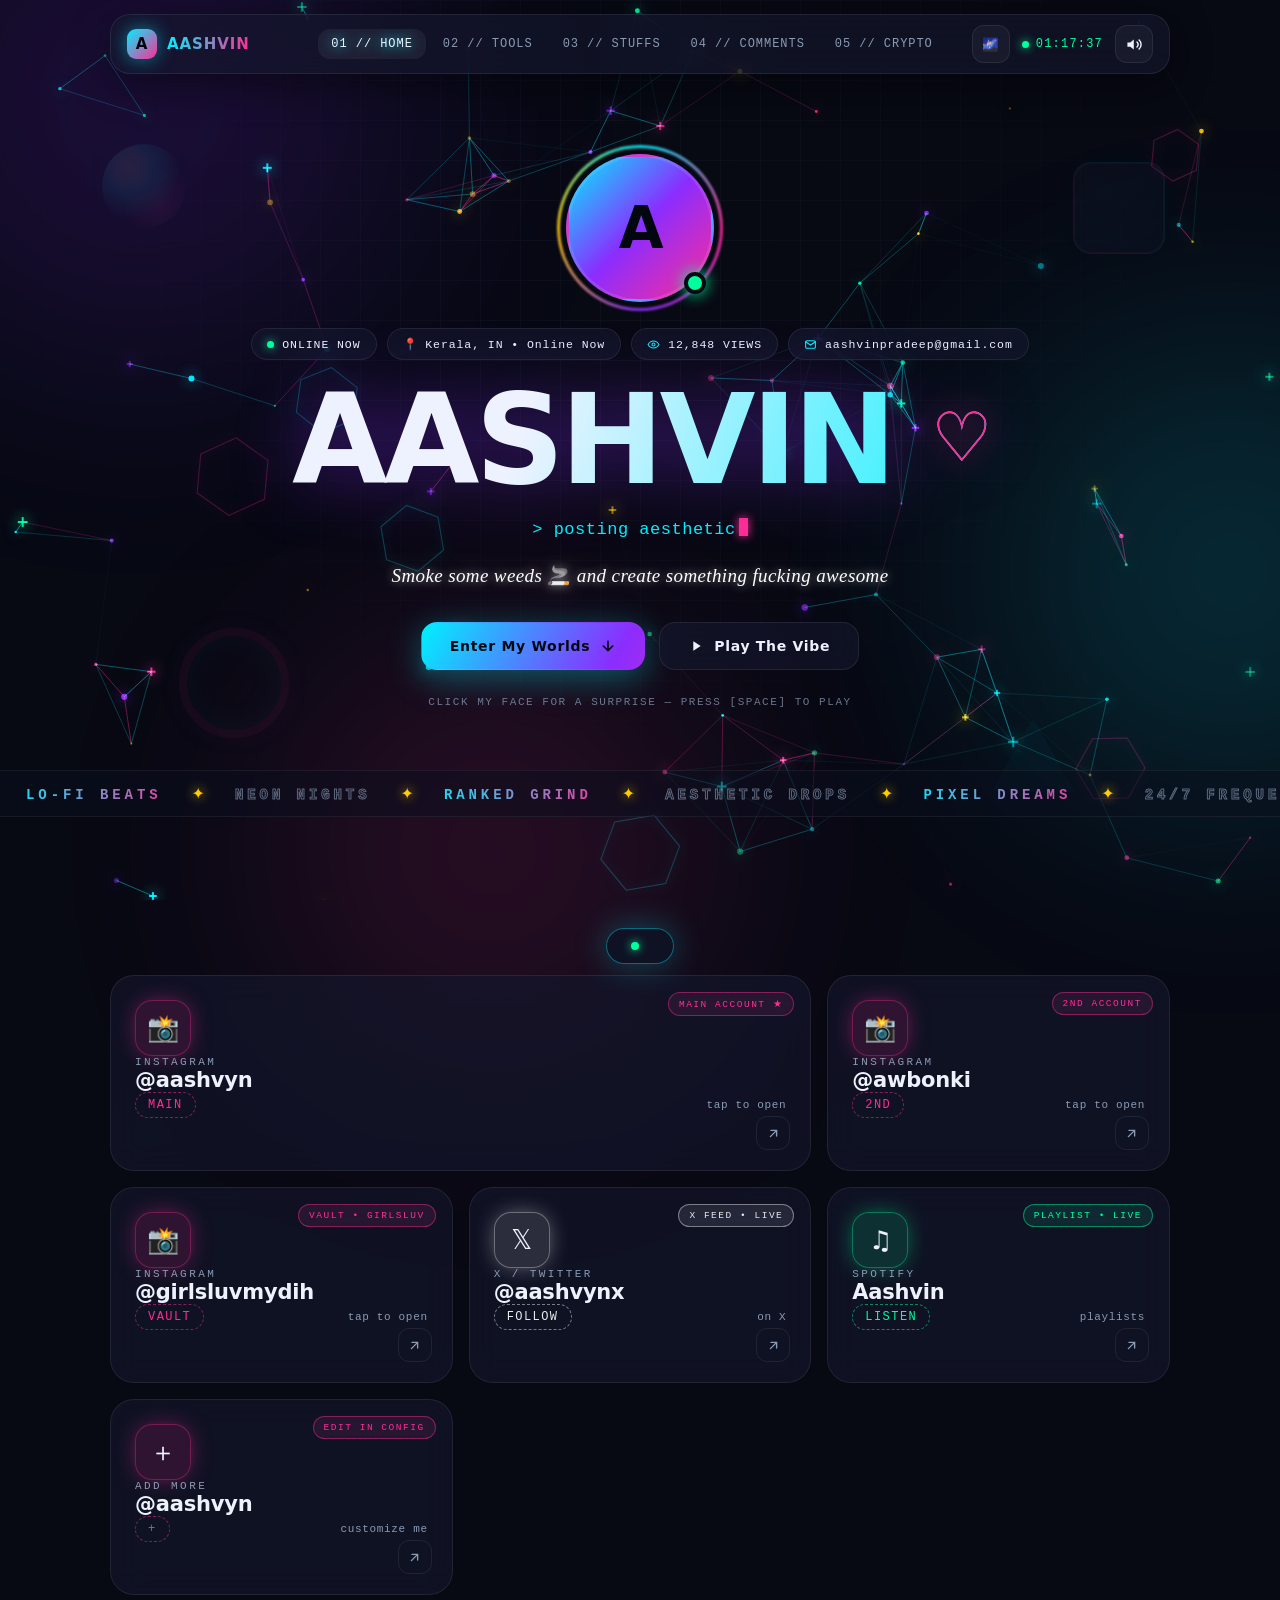
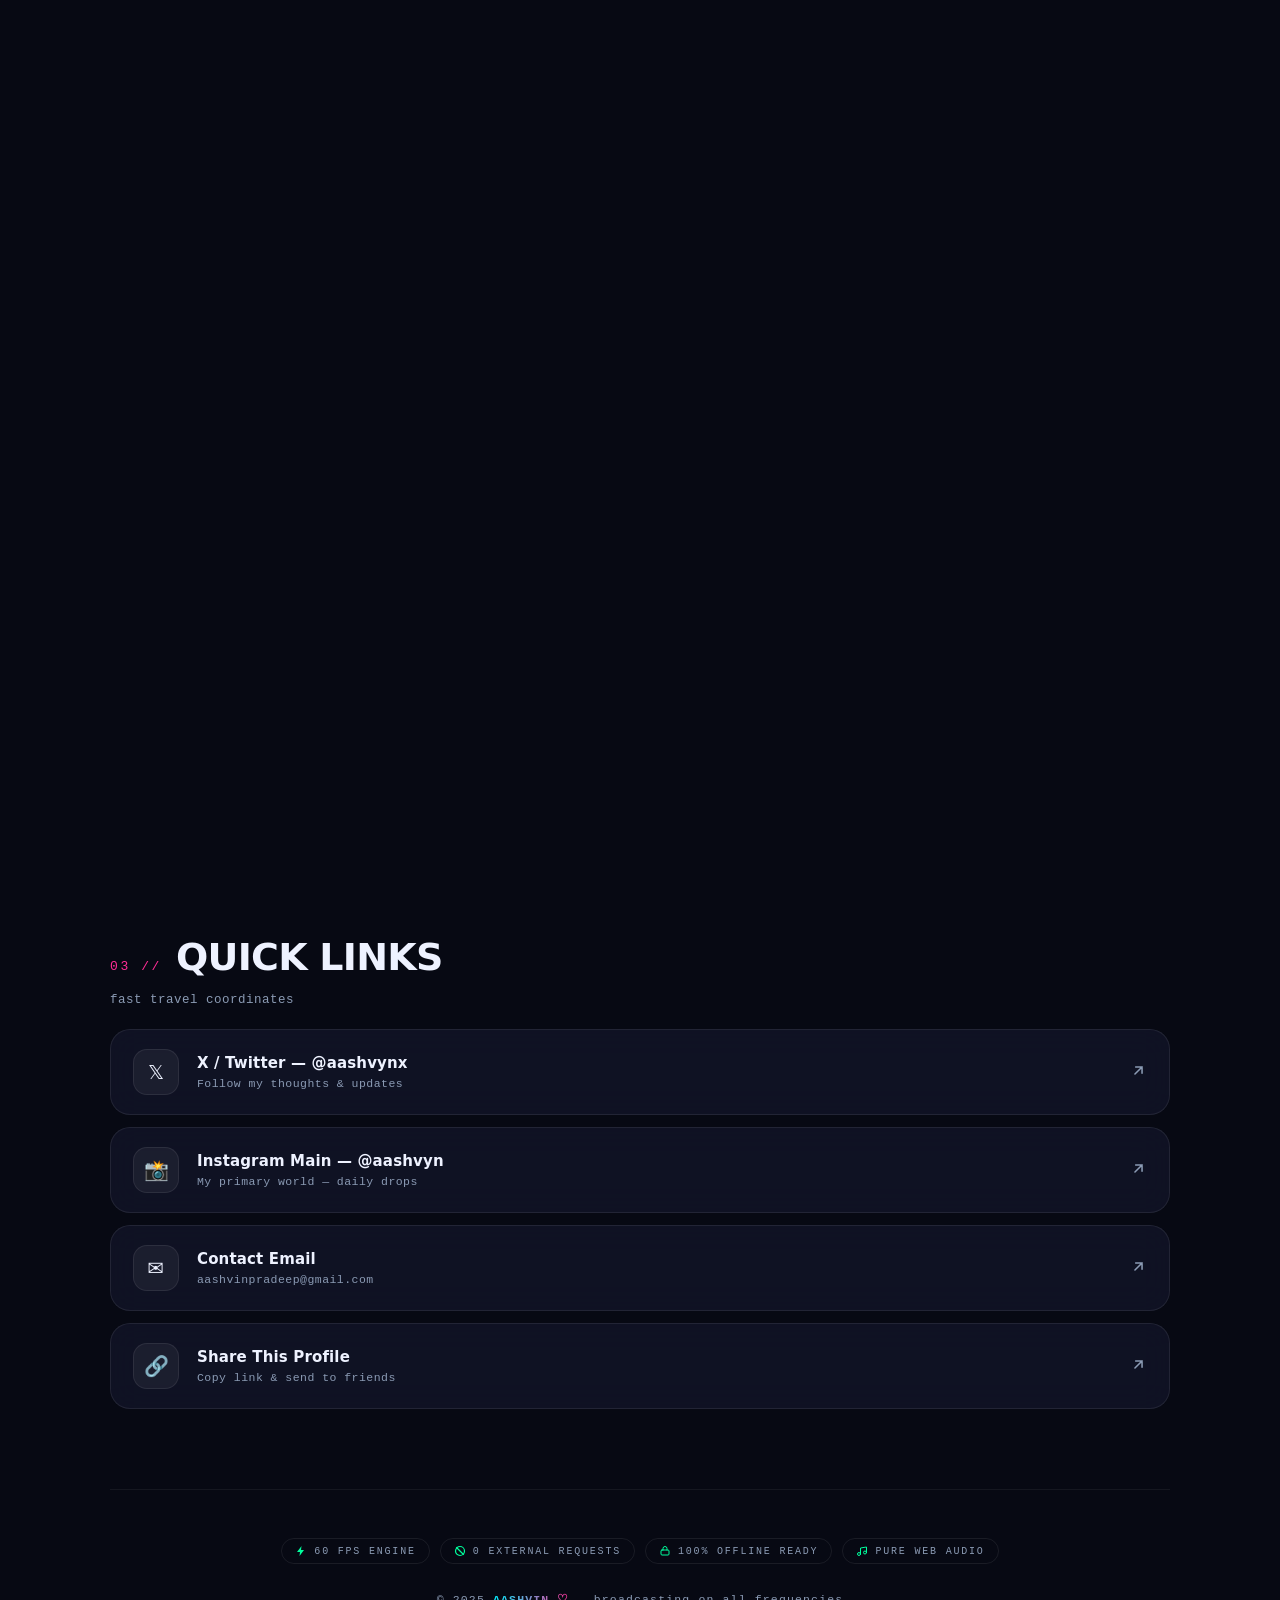
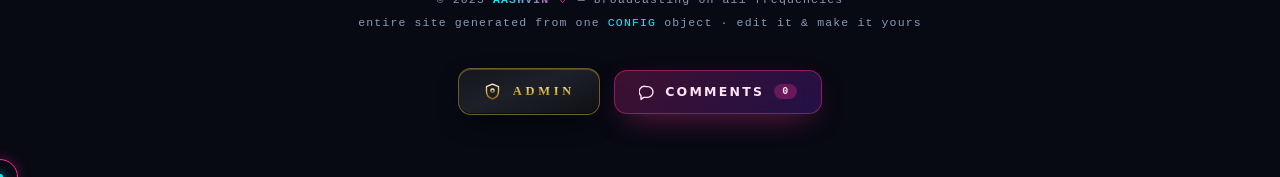
==== commit b038df73: "Add files via upload" ====
--- a/index.html
+++ b/index.html
@@ -23,6 +23,7 @@
     <a href="./tools.html">02 // TOOLS</a>
     <a href="./stuffs.html">03 // STUFFS</a>
     <a href="./comments.html">04 // COMMENTS</a>
+    <a href="./crypto-tracker.html">05 // CRYPTO</a>
   </div>
   <div class="nav-right">
     <div id="clock"><i></i><span>00:00:00</span></div>
@@ -71,6 +72,9 @@
       </a>
       <a href="./stuffs.html" class="btn-tools" data-sfx="open">
         <span class="tico">✨</span>The Vault
+      </a>
+      <a href="./crypto-tracker.html" class="btn-tools" data-sfx="open">
+        <span class="tico">₿</span>Crypto Tracker
       </a>
     </div>
   </section>
--- a/style.css
+++ b/style.css
@@ -29,10 +29,78 @@
   -webkit-mask-image:radial-gradient(circle at 50% 28%,#000 0%,transparent 72%);
   mask-image:radial-gradient(circle at 50% 28%,#000 0%,transparent 72%);}
 .glow{position:fixed;border-radius:50%;filter:blur(130px);z-index:1;pointer-events:none;opacity:.16;animation:drift 24s ease-in-out infinite alternate}
-.glow-a{width:520px;height:520px;background:var(--purp);top:-160px;left:-120px}
-.glow-b{width:460px;height:460px;background:var(--cyan);top:38%;right:-180px;animation-delay:-8s}
-.glow-c{width:420px;height:420px;background:var(--pink);bottom:-160px;left:22%;animation-delay:-14s}
+.glow-a{width:520px;height:520px;background:var(--purp);top:-160px;left:-120px;will-change:transform}
+.glow-b{width:460px;height:460px;background:var(--cyan);top:38%;right:-180px;animation-delay:-8s;will-change:transform}
+.glow-c{width:420px;height:420px;background:var(--pink);bottom:-160px;left:22%;animation-delay:-14s;will-change:transform}
 @keyframes drift{from{transform:translate(0,0) scale(1)}to{transform:translate(60px,40px) scale(1.15)}}
+
+/* ============ CUSTOM CURSOR ============ */
+@media (pointer: fine) {
+  body, a, button, input, textarea, .clickable, .card, .drop-zone { cursor: none !important; }
+}
+#cursorDot { position:fixed; width:6px; height:6px; background:var(--cyan); border-radius:50%; pointer-events:none; z-index:100000; transform:translate(-50%,-50%); box-shadow:0 0 10px var(--cyan); transition:width 0.2s, height 0.2s, background 0.2s; }
+#cursorRing { position:fixed; width:36px; height:36px; border:1.5px solid var(--pink); border-radius:50%; pointer-events:none; z-index:99999; transform:translate(-50%,-50%); transition:width 0.25s, height 0.25s, border-color 0.25s, background 0.25s; box-shadow:0 0 14px rgba(255,45,149,0.3); }
+#cursorRing.hover { width:52px; height:52px; border-color:var(--cyan); background:rgba(0,240,255,0.1); box-shadow:0 0 20px rgba(0,240,255,0.4); }
+#cursorDot.hover { width:0px; height:0px; }
+
+/* ============ MICRO PARTICLES ============ */
+.micro-spark{position:fixed;pointer-events:none;z-index:99998;border-radius:50%;will-change:transform,opacity}
+.micro-trail{position:fixed;pointer-events:none;z-index:99997;will-change:transform,opacity}
+
+/* ============ BUTTON HOVER RIPPLE ============ */
+@keyframes btnRipple{0%{transform:scale(0);opacity:.35}100%{transform:scale(2.6);opacity:0}}
+.btn-ripple{position:absolute;width:100%;height:100%;top:0;left:0;border-radius:inherit;pointer-events:none;overflow:hidden}
+.btn-ripple i{position:absolute;border-radius:50%;animation:btnRipple .5s ease-out forwards;pointer-events:none}
+
+/* ============ LOADING SCREEN ============ */
+#loader { position:fixed; inset:0; z-index:999999; background:#070913; display:grid; place-items:center; transition:opacity 0.8s ease, visibility 0.8s ease; }
+#loader.fade-out { opacity:0; visibility:hidden; }
+.loader-content { text-align:center; display:flex; flex-direction:column; align-items:center; gap:20px; }
+.loader-logo { width:64px; height:64px; border-radius:18px; display:grid; place-items:center; font-size:32px; font-weight:900; color:#010409; background:linear-gradient(135deg,var(--cyan),var(--pink)); box-shadow:0 0 30px rgba(0,240,255,0.5); animation:logoPulse 2s ease-in-out infinite; }
+.loader-text { font-family:var(--mono); font-size:12px; letter-spacing:0.4em; color:var(--cyan); text-transform:uppercase; text-shadow:0 0 12px var(--cyan); }
+.loader-text span { animation:blink 1s steps(1) infinite; color:var(--pink); text-shadow:0 0 10px var(--pink); }
+
+/* ============ FULLSCREEN VISUALIZER ============ */
+#fsViz { position:fixed; inset:0; z-index:80000; pointer-events:none; opacity:0; transition:opacity 0.5s; background:rgba(4,6,15,0.92); backdrop-filter:blur(16px); -webkit-backdrop-filter:blur(16px); cursor:pointer !important; }
+#fsViz.active { opacity:1; pointer-events:all; }
+.fs-exit-hint { position:fixed; bottom:40px; left:50%; transform:translateX(-50%); color:#fff; font-family:var(--mono); font-size:11px; letter-spacing:0.2em; opacity:0.5; z-index:80001; pointer-events:none; display:none; }
+#fsViz.active + .fs-exit-hint { display:block; }
+
+/* ============ THEMES ============ */
+body.theme-rain { --bg:#04040c; --bg2:#08081a; --cyan:#7d5fff; --pink:#00d4ff; --purp:#b24dff; --green:#5eead4; --yellow:#a78bfa;
+  --glass:rgba(12,10,32,.7); --stroke:rgba(125,95,255,.12); --muted:#7a8cb8; }
+body.theme-sakura { --bg:#180e16; --bg2:#22151e; --cyan:#ffc2d1; --pink:#ff7eb3; --purp:#ff477e; --green:#fbb1bd; --yellow:#ffd6e0;
+  --glass:rgba(42,18,34,.68); --stroke:rgba(255,126,179,.12); --muted:#c9a0b0; }
+body.theme-space { --bg:#010108; --bg2:#050510; --cyan:#e0e8ff; --pink:#a855f7; --purp:#3b82f6; --green:#22d3ee; --yellow:#818cf8;
+  --glass:rgba(8,8,28,.72); --stroke:rgba(160,160,255,.1); --muted:#7d8bb8; }
+body.theme-rain .grid-overlay{opacity:.03;background-image:none}
+body.theme-sakura .grid-overlay{opacity:0}
+body.theme-space .grid-overlay{opacity:.025;background-size:60px 60px}
+body.theme-rain .glow-a{background:#7d5fff}body.theme-rain .glow-b{background:#00d4ff}body.theme-rain .glow-c{background:#b24dff}
+body.theme-sakura .glow-a{background:#ff477e}body.theme-sakura .glow-b{background:#ff7eb3}body.theme-sakura .glow-c{background:#ffc2d1}
+body.theme-space .glow-a{background:#3b82f6}body.theme-space .glow-b{background:#a855f7}body.theme-space .glow-c{background:#22d3ee}
+body.theme-rain .glow{opacity:.2}body.theme-sakura .glow{opacity:.22}body.theme-space .glow{opacity:.14}
+
+/* ============ FLOATING 3D BACKGROUND ============ */
+#float3d{position:fixed;inset:0;z-index:2;pointer-events:none;perspective:1400px;overflow:hidden}
+.shape3d{position:absolute;transform-style:preserve-3d;will-change:transform,opacity;opacity:.16;filter:drop-shadow(0 0 18px color-mix(in srgb,var(--cyan) 45%, transparent));
+  animation:float3d var(--dur,18s) ease-in-out infinite alternate}
+.shape3d::before,.shape3d::after{content:"";position:absolute;inset:0;border-radius:inherit}
+.shape3d.orb{width:84px;height:84px;border-radius:50%;background:radial-gradient(circle at 32% 28%,rgba(255,255,255,.45),color-mix(in srgb,var(--cyan) 45%, transparent) 28%,transparent 62%),
+  radial-gradient(circle at 70% 74%,color-mix(in srgb,var(--pink) 40%, transparent),transparent 46%)}
+.shape3d.cube{width:92px;height:92px;border-radius:18px;border:1px solid color-mix(in srgb,var(--cyan) 45%, transparent);
+  background:linear-gradient(145deg,color-mix(in srgb,var(--cyan) 14%, transparent),color-mix(in srgb,var(--purp) 14%, transparent));}
+.shape3d.cube::before{transform:translateZ(22px);border:1px solid color-mix(in srgb,var(--pink) 45%, transparent);background:linear-gradient(145deg,color-mix(in srgb,var(--pink) 12%, transparent),transparent)}
+.shape3d.ring3d{width:110px;height:110px;border-radius:50%;border:8px solid color-mix(in srgb,var(--pink) 35%, transparent);
+  box-shadow:inset 0 0 30px color-mix(in srgb,var(--cyan) 20%, transparent),0 0 26px color-mix(in srgb,var(--pink) 18%, transparent)}
+.shape3d.prism{width:0;height:0;border-left:42px solid transparent;border-right:42px solid transparent;border-bottom:74px solid color-mix(in srgb,var(--cyan) 20%, transparent);filter:drop-shadow(0 0 22px color-mix(in srgb,var(--purp) 22%, transparent))}
+body.theme-sakura .shape3d{opacity:.12;filter:drop-shadow(0 0 20px rgba(255,126,179,.35))}
+body.theme-rain .shape3d{opacity:.11;filter:drop-shadow(0 0 20px rgba(125,95,255,.25))}
+body.theme-space .shape3d{opacity:.18;filter:drop-shadow(0 0 24px rgba(255,255,255,.18))}
+@keyframes float3d{
+  0%{transform:translate3d(0,0,0) rotateX(0deg) rotateY(0deg) rotateZ(0deg)}
+  100%{transform:translate3d(var(--tx,60px),var(--ty,-80px),var(--tz,90px)) rotateX(var(--rx,24deg)) rotateY(var(--ry,36deg)) rotateZ(var(--rz,18deg))}
+}
 #cursorGlow{position:fixed;width:360px;height:360px;border-radius:50%;pointer-events:none;z-index:2;
   background:radial-gradient(circle,rgba(0,240,255,.13),rgba(139,45,255,.07) 45%,transparent 68%);
   mix-blend-mode:screen;transform:translate(-50%,-50%);opacity:0;transition:opacity .5s}
@@ -380,6 +448,9 @@
 body.admin .btn-admin b{background:linear-gradient(180deg,#b0ffbb,#00ff41 55%,#007a22);-webkit-background-clip:text;background-clip:text;-webkit-text-fill-color:transparent}
 body.admin .btn-admin .crest path,body.admin .btn-admin .crest circle{stroke:#00ff41}
 
+#cryptoBtn{display:none}
+body.admin #cryptoBtn{display:grid}
+
 .btn-comments{display:inline-flex;align-items:center;gap:10px;padding:13px 24px;border-radius:13px;font-weight:800;font-size:12.5px;
   letter-spacing:.18em;text-transform:uppercase;color:#ffe3f4;border:1px solid rgba(255,45,149,.45);
   background:linear-gradient(135deg,rgba(255,45,149,.22),rgba(139,45,255,.22));
